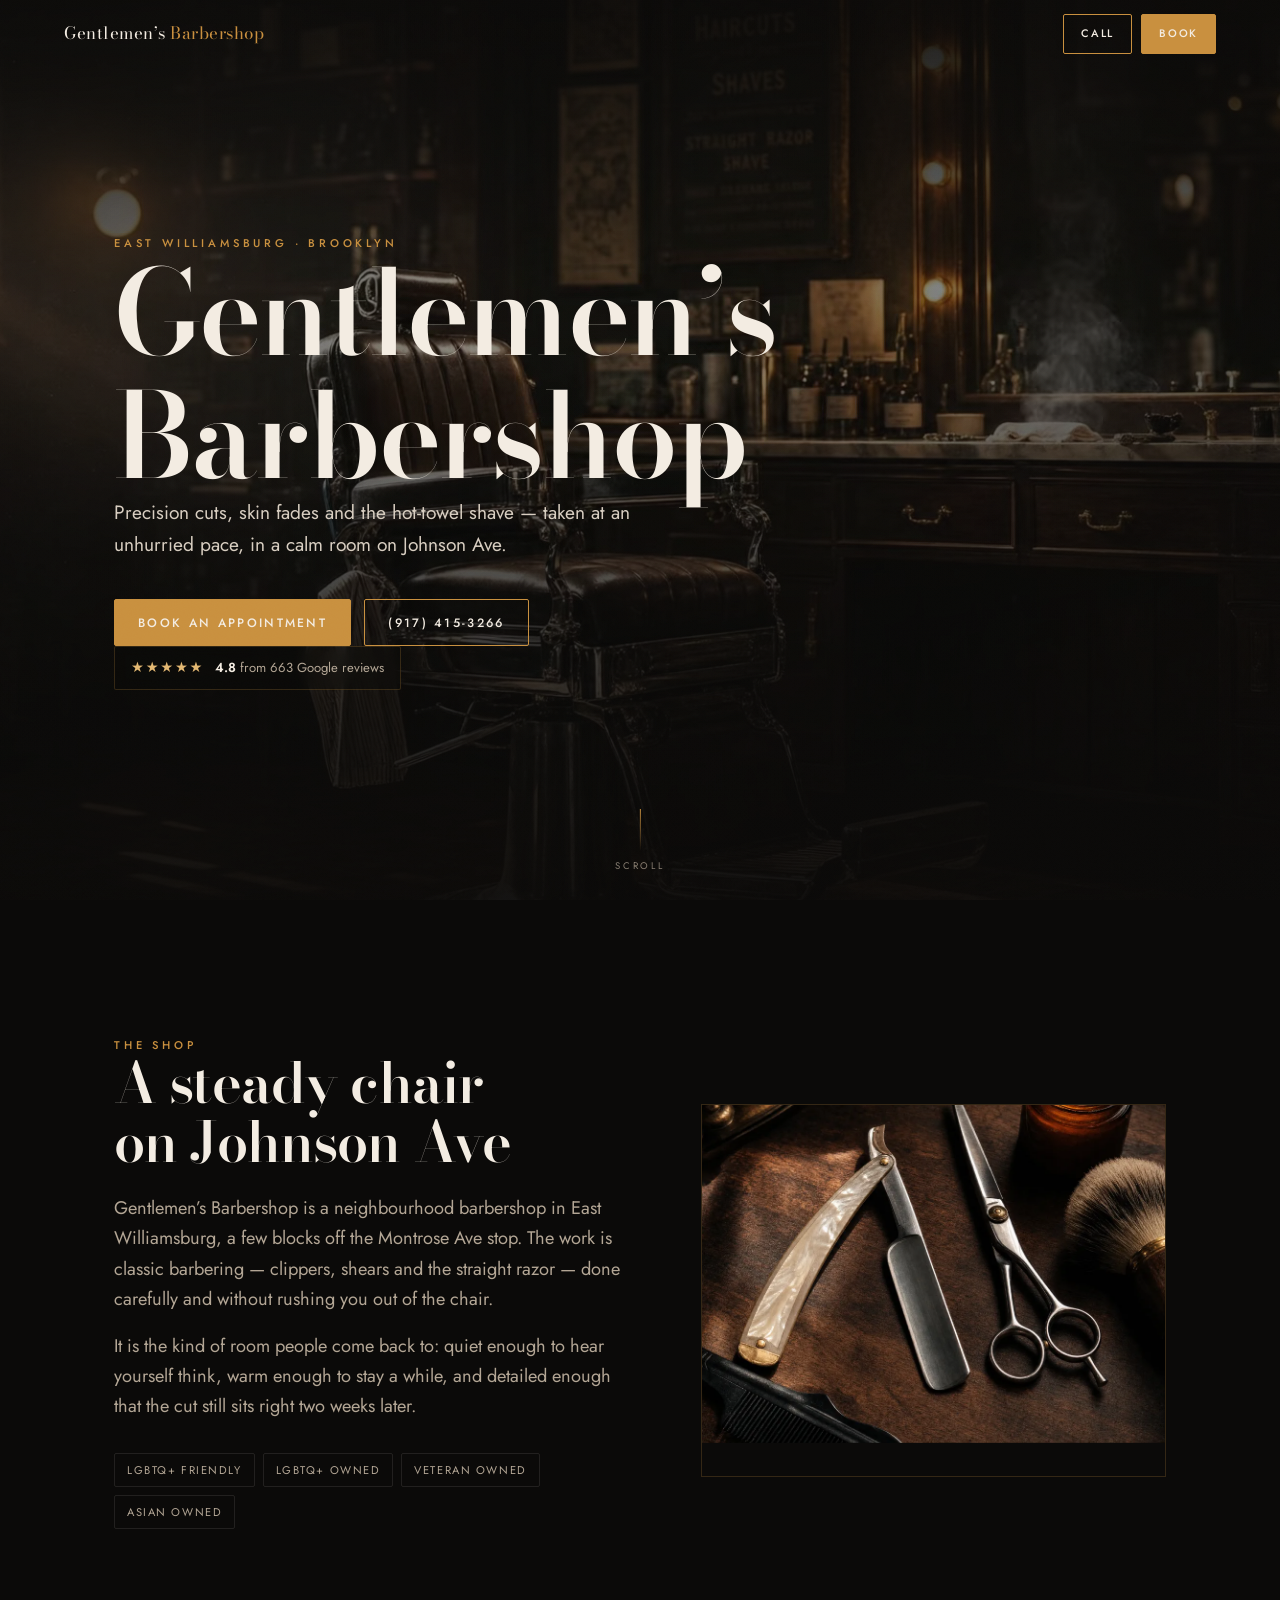
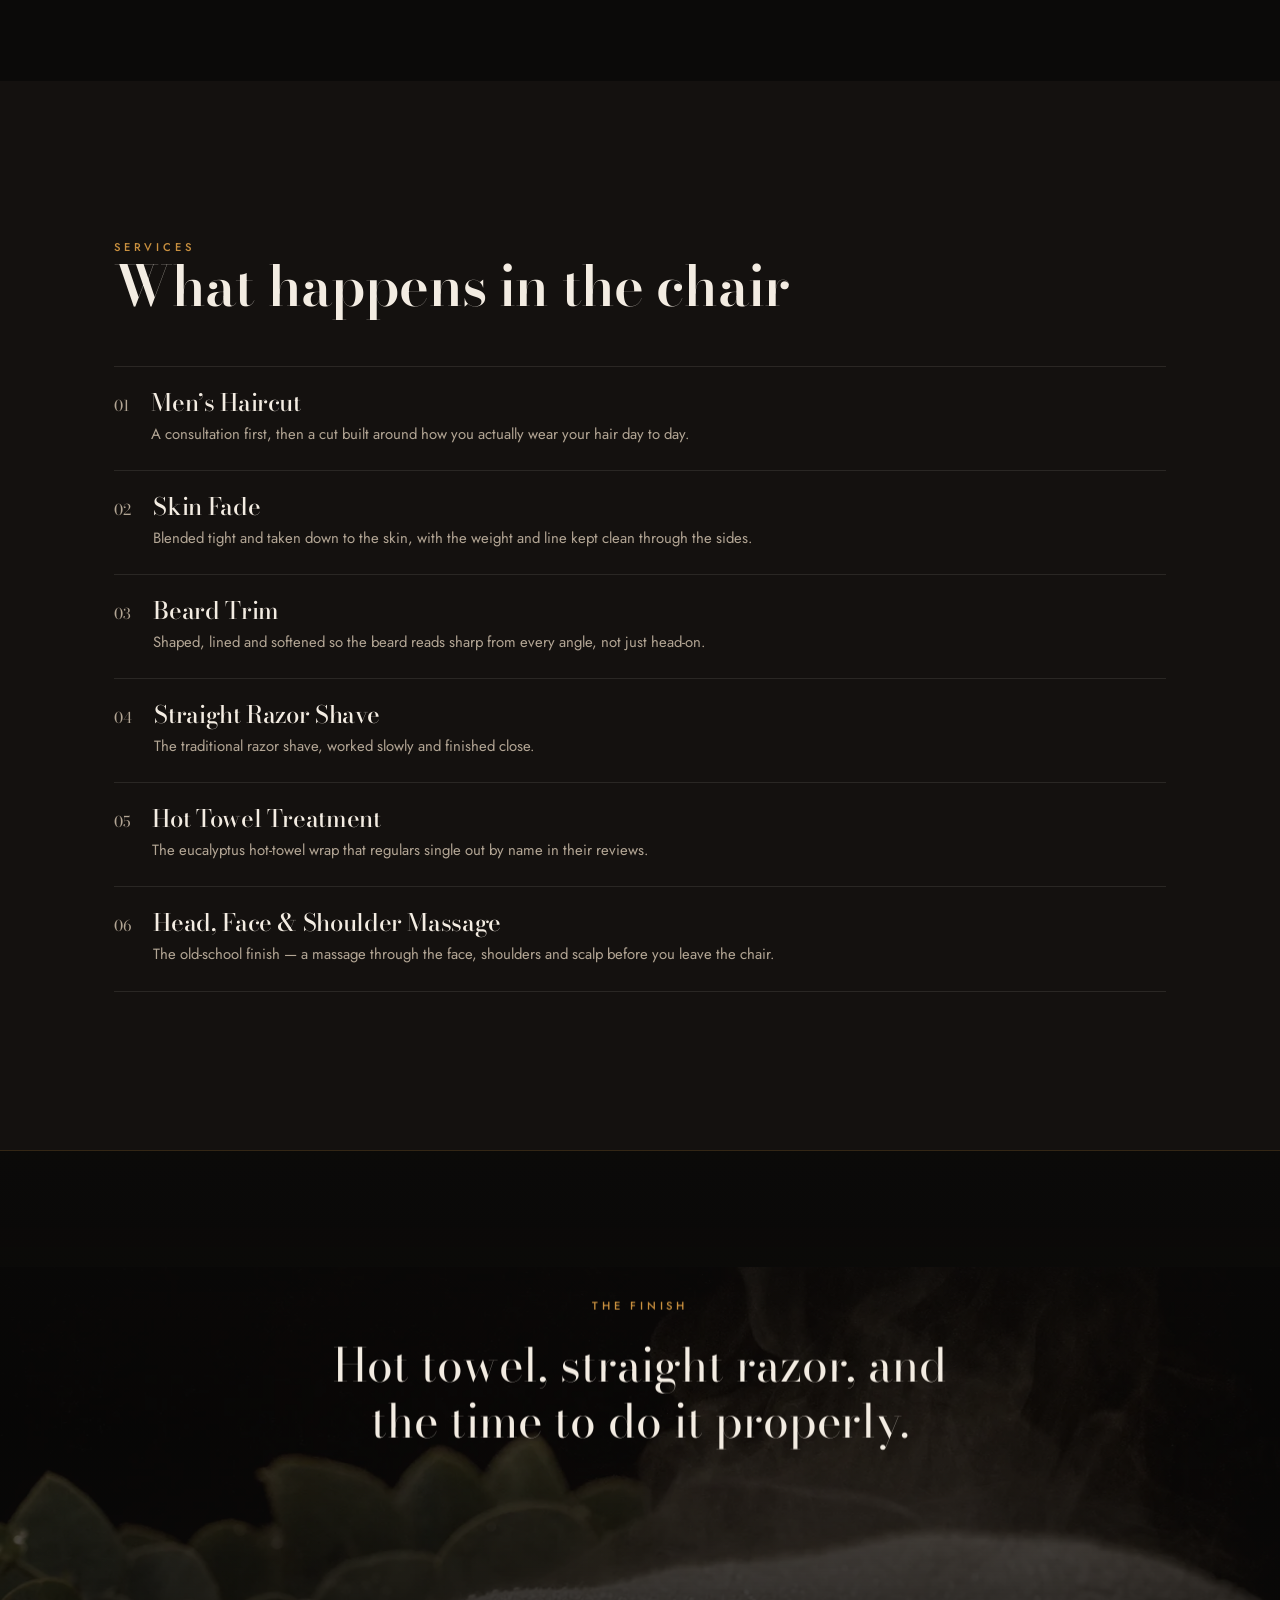
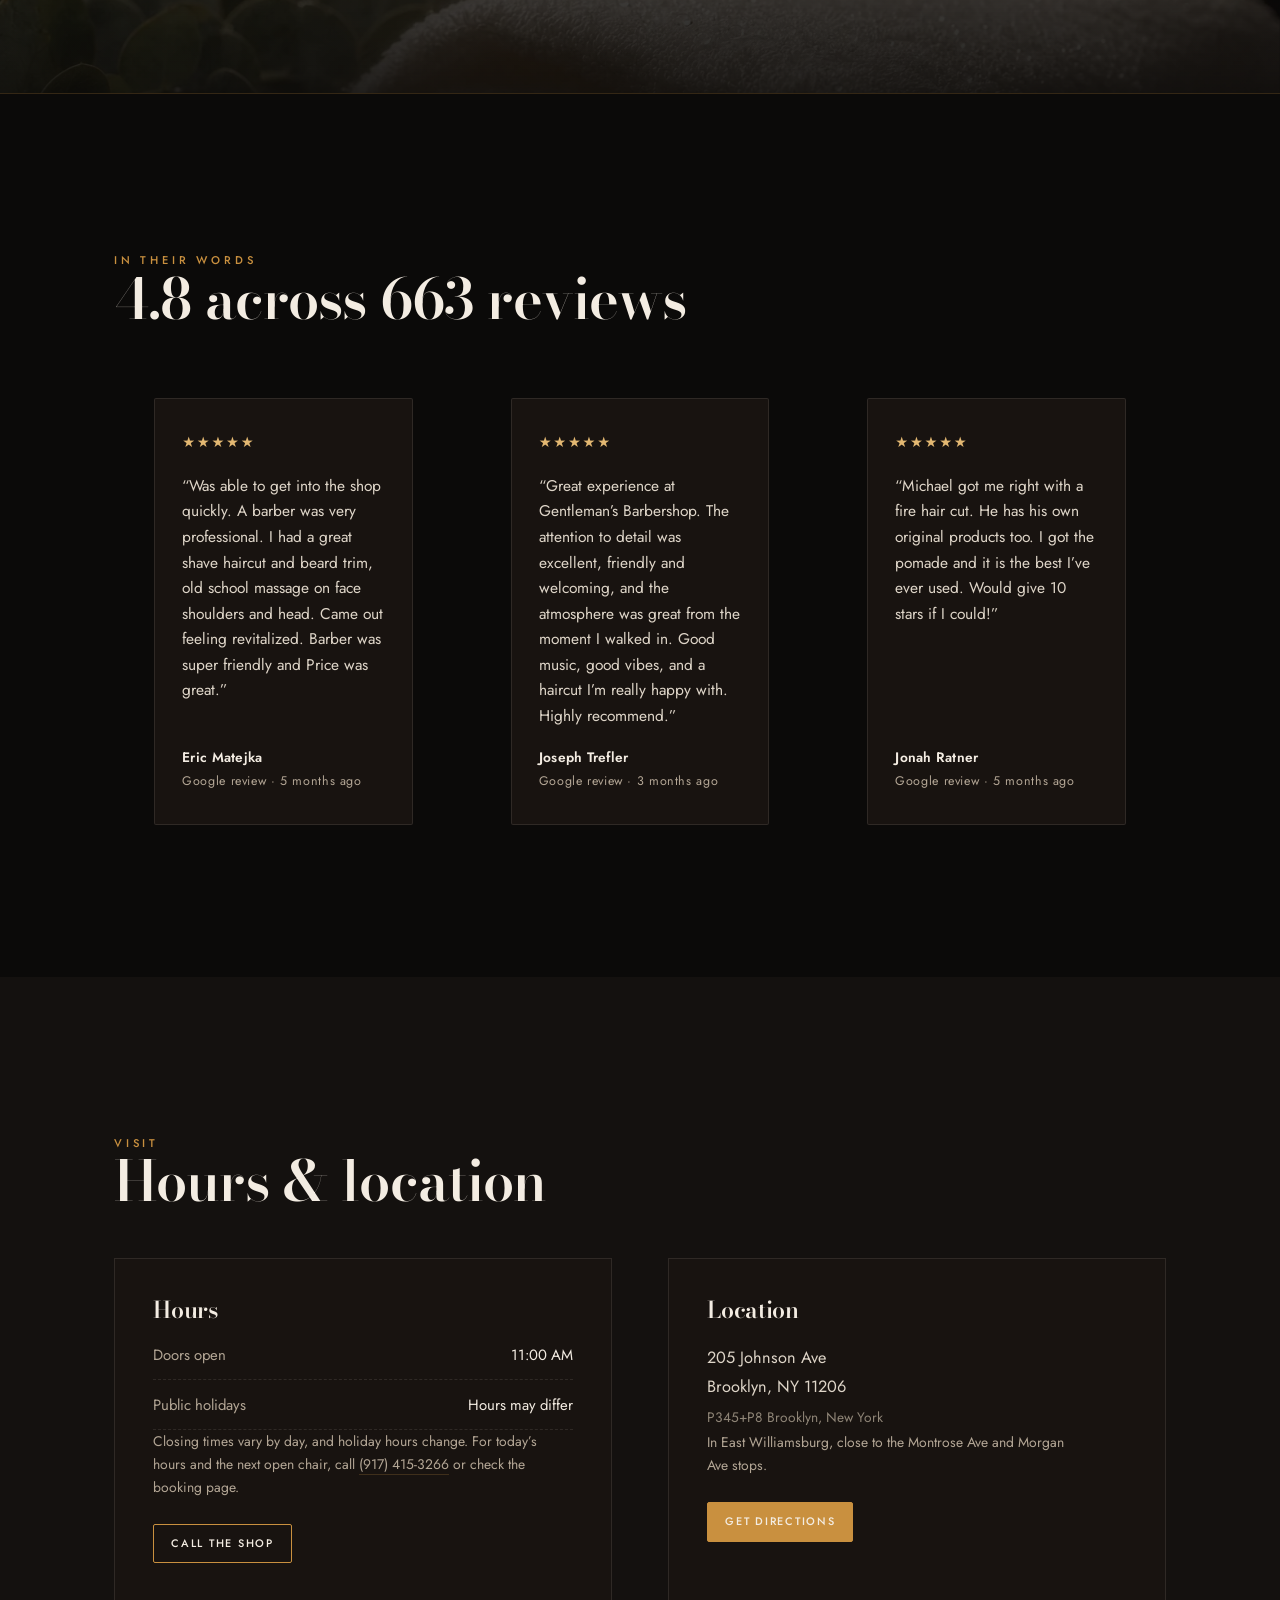
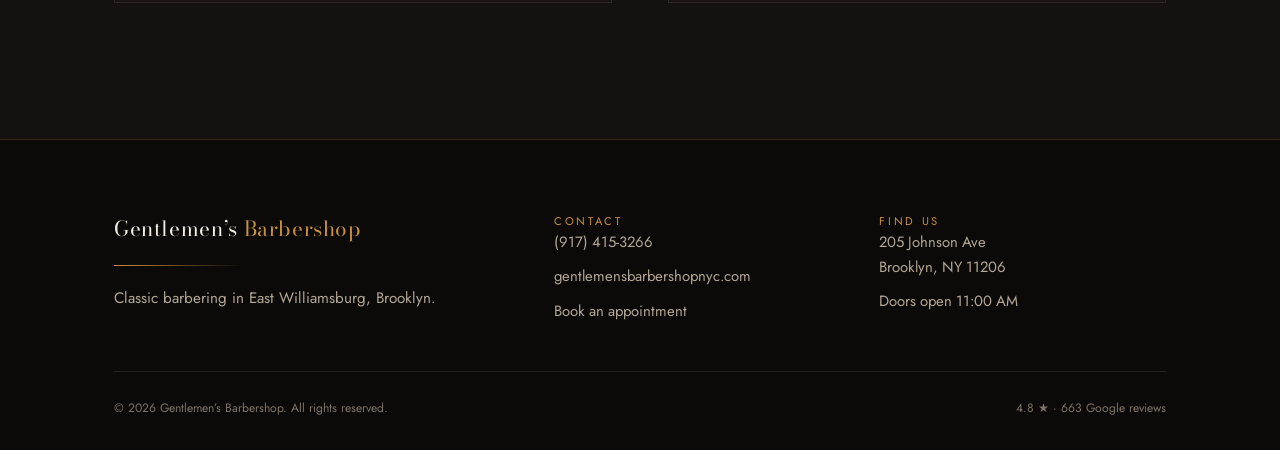
==== index.html @ ff85ae8f "Gentlemen's Barbershop — one-page site Static, dependency-free site for the East Williamsburg barber" ====
<!doctype html>
<html lang="en" style="color-scheme: dark; background: #0b0a09">
  <head>
    <meta charset="utf-8" />
    <meta name="viewport" content="width=device-width, initial-scale=1" />

    <title>Gentlemen's Barbershop — Barber in East Williamsburg, Brooklyn</title>
    <meta
      name="description"
      content="Precision haircuts, skin fades, beard trims and the classic hot-towel shave on Johnson Ave in East Williamsburg. Rated 4.8 across 663 Google reviews."
    />
    <meta name="robots" content="index, follow" />
    <meta name="theme-color" content="#0b0a09" />
    <link rel="canonical" href="https://spartacau5.github.io/gentlemens-barbershop/" />

    <meta property="og:site_name" content="Gentlemen's Barbershop" />
    <meta property="og:title" content="Gentlemen's Barbershop — Barber in East Williamsburg, Brooklyn" />
    <meta
      property="og:description"
      content="Precision haircuts, skin fades, beard trims and the classic hot-towel shave on Johnson Ave in East Williamsburg. Rated 4.8 across 663 Google reviews."
    />
    <meta property="og:type" content="website" />
    <meta property="og:locale" content="en_US" />
    <meta property="og:url" content="https://spartacau5.github.io/gentlemens-barbershop/" />
    <meta property="og:image" content="https://spartacau5.github.io/gentlemens-barbershop/og-image.jpg" />
    <meta property="og:image:width" content="1200" />
    <meta property="og:image:height" content="630" />
    <meta property="og:image:alt" content="The interior of Gentlemen's Barbershop in East Williamsburg." />
    <meta name="twitter:card" content="summary_large_image" />
    <meta name="twitter:image" content="https://spartacau5.github.io/gentlemens-barbershop/og-image.jpg" />

    <meta name="geo.region" content="US-NY" />
    <meta name="geo.placename" content="Brooklyn" />

    <link rel="icon" href="favicon.svg" />
    <link rel="preconnect" href="https://fonts.googleapis.com" />
    <link rel="preconnect" href="https://fonts.gstatic.com" crossorigin />
    <link
      rel="stylesheet"
      href="https://fonts.googleapis.com/css2?family=Bodoni+Moda:opsz,wght@6..96,400;6..96,600&family=Jost:wght@300;400;500&display=swap"
    />
    <link rel="stylesheet" href="styles.css" />
    <!-- The poster frame is the hero's LCP candidate — fetch it early. -->
    <link rel="preload" as="image" href="hero-poster.webp" type="image/webp" />

    <script type="application/ld+json">
      {
        "@context": "https://schema.org",
        "@type": "BarberShop",
        "name": "Gentlemen's Barbershop",
        "image": "https://spartacau5.github.io/gentlemens-barbershop/og-image.jpg",
        "url": "https://spartacau5.github.io/gentlemens-barbershop/",
        "telephone": "+19174153266",
        "address": {
          "@type": "PostalAddress",
          "streetAddress": "205 Johnson Ave",
          "addressLocality": "Brooklyn",
          "addressRegion": "NY",
          "postalCode": "11206",
          "addressCountry": "US"
        },
        "sameAs": ["https://www.gentlemensbarbershopnyc.com/"],
        "aggregateRating": {
          "@type": "AggregateRating",
          "ratingValue": "4.8",
          "reviewCount": "663"
        },
        "makesOffer": [
          { "@type": "Offer", "itemOffered": { "@type": "Service", "name": "Men's Haircut" } },
          { "@type": "Offer", "itemOffered": { "@type": "Service", "name": "Skin Fade" } },
          { "@type": "Offer", "itemOffered": { "@type": "Service", "name": "Beard Trim" } },
          { "@type": "Offer", "itemOffered": { "@type": "Service", "name": "Straight Razor Shave" } },
          { "@type": "Offer", "itemOffered": { "@type": "Service", "name": "Hot Towel Treatment" } },
          {
            "@type": "Offer",
            "itemOffered": { "@type": "Service", "name": "Head, Face & Shoulder Massage" }
          }
        ]
      }
    </script>
  </head>

  <body style="margin: 0; background: #0b0a09; color: #f3ece2">
    <div class="gb">
      <a class="gb-skip" href="#main">Skip to content</a>

      <div class="gb-grain" aria-hidden="true"></div>

      <header class="gb-nav" data-stuck="false">
        <a class="gb-mark" href="#top">Gentlemen&rsquo;s <span>Barbershop</span></a>
        <div class="gb-nav-actions">
          <a class="gb-btn gb-btn--ghost gb-btn--sm" href="tel:+19174153266">Call</a>
          <a
            class="gb-btn gb-btn--solid gb-btn--sm"
            href="https://www.gentlemensbarbershopnyc.com/"
            target="_blank"
            rel="noopener noreferrer"
            >Book</a
          >
        </div>
      </header>

      <main id="main">
        <!-- ---------------- hero ---------------- -->
        <section class="gb-hero" id="top" data-parallax-root>
          <!-- Depth 1 — the film, furthest back, lags the page the most. -->
          <div class="gb-hero-media" data-parallax="110">
            <video
              autoplay
              muted
              loop
              playsinline
              preload="auto"
              poster="hero-poster.webp"
              aria-hidden="true"
              tabindex="-1"
            >
              <source src="hero-1080.webm" type="video/webm" />
              <source src="hero-1080.mp4" type="video/mp4" />
            </video>
          </div>

          <!-- Depth 2 — the scrim sits still, anchoring the two moving planes. -->
          <div class="gb-hero-scrim" aria-hidden="true"></div>

          <!-- Depth 3 — type rides slightly ahead of the page, reading closest. -->
          <div class="gb-shell gb-hero-inner" data-parallax="-28">
            <p class="gb-eyebrow">East Williamsburg &middot; Brooklyn</p>
            <h1 class="gb-hero-title">Gentlemen&rsquo;s<br />Barbershop</h1>
            <p class="gb-hero-sub">
              Precision cuts, skin fades and the hot-towel shave — taken at an unhurried pace, in a
              calm room on Johnson Ave.
            </p>

            <div class="gb-hero-cta">
              <a
                class="gb-btn gb-btn--solid"
                href="https://www.gentlemensbarbershopnyc.com/"
                target="_blank"
                rel="noopener noreferrer"
                >Book an appointment</a
              >
              <a class="gb-btn gb-btn--ghost" href="tel:+19174153266">(917) 415-3266</a>
            </div>

            <p class="gb-rating">
              <span class="gb-stars" aria-hidden="true">&#9733;&#9733;&#9733;&#9733;&#9733;</span>
              <span><b>4.8</b> from 663 Google reviews</span>
            </p>
          </div>

          <p class="gb-scrollcue" aria-hidden="true"><i></i>Scroll</p>
        </section>

        <!-- ---------------- about ---------------- -->
        <section class="gb-section" aria-labelledby="about-h">
          <div class="gb-shell gb-about" data-parallax-root>
            <div class="gb-reveal">
              <p class="gb-eyebrow">The Shop</p>
              <h2 class="gb-h2" id="about-h">A steady chair on Johnson Ave</h2>
              <p class="gb-lede" style="margin-top: 1.4rem">
                Gentlemen&rsquo;s Barbershop is a neighbourhood barbershop in East Williamsburg, a
                few blocks off the Montrose Ave stop. The work is classic barbering — clippers,
                shears and the straight razor — done carefully and without rushing you out of the
                chair.
              </p>
              <p class="gb-lede" style="margin-top: 1.1rem">
                It is the kind of room people come back to: quiet enough to hear yourself think,
                warm enough to stay a while, and detailed enough that the cut still sits right two
                weeks later.
              </p>
              <ul class="gb-traits">
                <li>LGBTQ+ friendly</li>
                <li>LGBTQ+ owned</li>
                <li>Veteran owned</li>
                <li>Asian owned</li>
              </ul>
            </div>

            <figure class="gb-figure gb-figure--tall gb-reveal" data-reveal-delay="120" style="margin: 0">
              <!-- Mid-depth layer: the image drifts gently inside its frame. -->
              <img
                src="tools.webp"
                alt="A straight razor, shears, a shaving brush, a comb and a jar of pomade laid out on a dark wooden counter."
                width="1200"
                height="900"
                loading="lazy"
                decoding="async"
                data-parallax="46"
                style="height: 116%; margin-top: -8%"
              />
            </figure>
          </div>
        </section>

        <!-- ---------------- services ---------------- -->
        <section class="gb-section gb-section--raise" aria-labelledby="services-h">
          <div class="gb-shell">
            <div class="gb-head gb-reveal">
              <p class="gb-eyebrow">Services</p>
              <h2 class="gb-h2" id="services-h">What happens in the chair</h2>
            </div>

            <div class="gb-services">
              <article class="gb-service gb-reveal" data-reveal-delay="0">
                <p class="gb-service-num" aria-hidden="true">01</p>
                <h3>Men&rsquo;s Haircut</h3>
                <p style="grid-column: 2">
                  A consultation first, then a cut built around how you actually wear your hair day
                  to day.
                </p>
              </article>
              <article class="gb-service gb-reveal" data-reveal-delay="60">
                <p class="gb-service-num" aria-hidden="true">02</p>
                <h3>Skin Fade</h3>
                <p style="grid-column: 2">
                  Blended tight and taken down to the skin, with the weight and line kept clean
                  through the sides.
                </p>
              </article>
              <article class="gb-service gb-reveal" data-reveal-delay="120">
                <p class="gb-service-num" aria-hidden="true">03</p>
                <h3>Beard Trim</h3>
                <p style="grid-column: 2">
                  Shaped, lined and softened so the beard reads sharp from every angle, not just
                  head-on.
                </p>
              </article>
              <article class="gb-service gb-reveal" data-reveal-delay="180">
                <p class="gb-service-num" aria-hidden="true">04</p>
                <h3>Straight Razor Shave</h3>
                <p style="grid-column: 2">The traditional razor shave, worked slowly and finished close.</p>
              </article>
              <article class="gb-service gb-reveal" data-reveal-delay="240">
                <p class="gb-service-num" aria-hidden="true">05</p>
                <h3>Hot Towel Treatment</h3>
                <p style="grid-column: 2">
                  The eucalyptus hot-towel wrap that regulars single out by name in their reviews.
                </p>
              </article>
              <article class="gb-service gb-reveal" data-reveal-delay="300">
                <p class="gb-service-num" aria-hidden="true">06</p>
                <h3>Head, Face &amp; Shoulder Massage</h3>
                <p style="grid-column: 2">
                  The old-school finish — a massage through the face, shoulders and scalp before you
                  leave the chair.
                </p>
              </article>
            </div>

            <p class="gb-note gb-reveal">
              The full menu and current availability live on the booking page —
              <a
                class="gb-link-brass"
                href="https://www.gentlemensbarbershopnyc.com/"
                target="_blank"
                rel="noopener noreferrer"
                >book online</a
              >
              or call <a class="gb-link-brass" href="tel:+19174153266">(917) 415-3266</a>.
            </p>
          </div>
        </section>

        <!-- ---------------- quote band ---------------- -->
        <section class="gb-band" data-parallax-root aria-label="The hot towel finish">
          <div class="gb-band-media" data-parallax="150">
            <img
              src="towel.webp"
              alt="A folded white towel steaming on a brass tray beside a sprig of eucalyptus."
              width="1600"
              height="900"
              loading="lazy"
              decoding="async"
            />
          </div>
          <div class="gb-shell gb-band-inner" data-parallax="-34">
            <p class="gb-eyebrow">The Finish</p>
            <p class="gb-quote" style="margin-top: 1.4rem">
              Hot towel, straight razor, and the time to do it properly.
            </p>
          </div>
        </section>

        <!-- ---------------- reviews ---------------- -->
        <section class="gb-section" aria-labelledby="reviews-h">
          <div class="gb-shell">
            <div class="gb-head gb-reveal">
              <p class="gb-eyebrow">In their words</p>
              <h2 class="gb-h2" id="reviews-h">4.8 across 663 reviews</h2>
            </div>

            <div class="gb-reviews">
              <figure class="gb-review gb-reveal" data-reveal-delay="0">
                <p class="gb-stars" aria-hidden="true">&#9733;&#9733;&#9733;&#9733;&#9733;</p>
                <blockquote>
                  &ldquo;Was able to get into the shop quickly. A barber was very professional. I had
                  a great shave haircut and beard trim, old school massage on face shoulders and
                  head. Came out feeling revitalized. Barber was super friendly and Price was
                  great.&rdquo;
                </blockquote>
                <figcaption><b>Eric Matejka</b>Google review &middot; 5 months ago</figcaption>
              </figure>

              <figure class="gb-review gb-reveal" data-reveal-delay="110">
                <p class="gb-stars" aria-hidden="true">&#9733;&#9733;&#9733;&#9733;&#9733;</p>
                <blockquote>
                  &ldquo;Great experience at Gentleman&rsquo;s Barbershop. The attention to detail
                  was excellent, friendly and welcoming, and the atmosphere was great from the
                  moment I walked in. Good music, good vibes, and a haircut I&rsquo;m really happy
                  with. Highly recommend.&rdquo;
                </blockquote>
                <figcaption><b>Joseph Trefler</b>Google review &middot; 3 months ago</figcaption>
              </figure>

              <figure class="gb-review gb-reveal" data-reveal-delay="220">
                <p class="gb-stars" aria-hidden="true">&#9733;&#9733;&#9733;&#9733;&#9733;</p>
                <blockquote>
                  &ldquo;Michael got me right with a fire hair cut. He has his own original products
                  too. I got the pomade and it is the best I&rsquo;ve ever used. Would give 10 stars
                  if I could!&rdquo;
                </blockquote>
                <figcaption><b>Jonah Ratner</b>Google review &middot; 5 months ago</figcaption>
              </figure>
            </div>
          </div>
        </section>

        <!-- ---------------- visit ---------------- -->
        <section class="gb-section gb-section--raise" aria-labelledby="visit-h">
          <div class="gb-shell">
            <div class="gb-head gb-reveal">
              <p class="gb-eyebrow">Visit</p>
              <h2 class="gb-h2" id="visit-h">Hours &amp; location</h2>
            </div>

            <div class="gb-visit" style="margin-top: 3rem">
              <div class="gb-panel gb-reveal">
                <h3>Hours</h3>
                <dl class="gb-dl">
                  <div>
                    <dt>Doors open</dt>
                    <dd>11:00 AM</dd>
                  </div>
                  <div>
                    <dt>Public holidays</dt>
                    <dd>Hours may differ</dd>
                  </div>
                </dl>
                <p class="gb-note">
                  Closing times vary by day, and holiday hours change. For today&rsquo;s hours and
                  the next open chair, call
                  <a class="gb-link-brass" href="tel:+19174153266">(917) 415-3266</a> or check the
                  booking page.
                </p>
                <p style="margin-top: 1.6rem">
                  <a class="gb-btn gb-btn--ghost gb-btn--sm" href="tel:+19174153266">Call the shop</a>
                </p>
              </div>

              <div class="gb-panel gb-reveal" data-reveal-delay="120">
                <h3>Location</h3>
                <address class="gb-addr">
                  205 Johnson Ave<br />
                  Brooklyn, NY 11206<br />
                  <span style="color: #8f8577; font-size: 0.86rem">P345+P8 Brooklyn, New York</span>
                </address>
                <p class="gb-note">
                  In East Williamsburg, close to the Montrose Ave and Morgan Ave stops.
                </p>
                <p style="margin-top: 1.6rem">
                  <a
                    class="gb-btn gb-btn--solid gb-btn--sm"
                    href="https://www.google.com/maps/dir/?api=1&amp;destination=205%20Johnson%20Ave%2C%20Brooklyn%2C%20NY%2011206"
                    target="_blank"
                    rel="noopener noreferrer"
                    >Get directions</a
                  >
                </p>
              </div>
            </div>
          </div>
        </section>
      </main>

      <!-- ---------------- footer ---------------- -->
      <footer class="gb-footer" aria-labelledby="footer-h">
        <h2 class="gb-sr" id="footer-h">Contact</h2>
        <div class="gb-shell">
          <div class="gb-foot-grid">
            <div>
              <p class="gb-mark" style="font-size: 1.3rem">
                Gentlemen&rsquo;s <span>Barbershop</span>
              </p>
              <hr class="gb-rule" style="margin: 1.2rem 0; max-width: 8rem" />
              <p class="gb-lede" style="max-width: 22rem; font-size: 0.95rem">
                Classic barbering in East Williamsburg, Brooklyn.
              </p>
            </div>

            <div>
              <p class="gb-foot-h">Contact</p>
              <ul class="gb-foot-list">
                <li><a href="tel:+19174153266">(917) 415-3266</a></li>
                <li>
                  <a href="https://www.gentlemensbarbershopnyc.com/" target="_blank" rel="noopener noreferrer"
                    >gentlemensbarbershopnyc.com</a
                  >
                </li>
                <li>
                  <a href="https://www.gentlemensbarbershopnyc.com/" target="_blank" rel="noopener noreferrer"
                    >Book an appointment</a
                  >
                </li>
              </ul>
            </div>

            <div>
              <p class="gb-foot-h">Find us</p>
              <ul class="gb-foot-list">
                <li>
                  <a
                    href="https://www.google.com/maps/dir/?api=1&amp;destination=205%20Johnson%20Ave%2C%20Brooklyn%2C%20NY%2011206"
                    target="_blank"
                    rel="noopener noreferrer"
                    >205 Johnson Ave<br />Brooklyn, NY 11206</a
                  >
                </li>
                <li>Doors open 11:00 AM</li>
              </ul>
            </div>
          </div>

          <div class="gb-colophon">
            <span>&copy; 2026 Gentlemen&rsquo;s Barbershop. All rights reserved.</span>
            <span>4.8 &#9733; &middot; 663 Google reviews</span>
          </div>
        </div>
      </footer>
    </div>

    <script src="motion.js" defer></script>
  </body>
</html>
---- styles.css ----
/* Minimal reset — replaces the framework preflight the previous build relied on. */
*,
*::before,
*::after { box-sizing: border-box; }

html { -webkit-text-size-adjust: 100%; }

body { margin: 0; }

img,
video,
svg { display: block; max-width: 100%; }

button,
input,
select,
textarea { font: inherit; color: inherit; }

button { background: none; border: 0; cursor: pointer; }

/* ============================================================
   GENTLEMEN'S BARBERSHOP — independent brand system.
   Authored for this site only; no shared or vendor design tokens.
   ============================================================ */

:root {
  --gb-ink: #0b0a09;
  --gb-ink-raise: #14110f;
  --gb-ink-card: #181310;
  --gb-brass: #c9903f;
  --gb-brass-bright: #e3b872;
  --gb-cream: #f3ece2;
  --gb-sand: #b3a695;
  --gb-line: rgba(201, 144, 63, 0.22);
  --gb-line-soft: rgba(243, 236, 226, 0.1);
  --gb-display: "Bodoni Moda", Georgia, "Times New Roman", serif;
  --gb-body: "Jost", ui-sans-serif, system-ui, -apple-system, "Segoe UI", sans-serif;
  --gb-pad: clamp(1.25rem, 5vw, 5rem);
  --gb-maxw: 1180px;
}

.gb {
  background: var(--gb-ink);
  color: var(--gb-cream);
  font-family: var(--gb-body);
  font-size: 16px;
  line-height: 1.65;
  -webkit-font-smoothing: antialiased;
  overflow-x: clip;
}

.gb *,
.gb *::before,
.gb *::after {
  box-sizing: border-box;
}

.gb h1,
.gb h2,
.gb h3 {
  font-family: var(--gb-display);
  font-weight: 600;
  line-height: 1.04;
  letter-spacing: -0.015em;
  margin: 0;
  text-wrap: balance;
}

.gb p {
  margin: 0;
  text-wrap: pretty;
}

.gb a {
  color: inherit;
  text-decoration: none;
}

.gb-shell {
  max-width: var(--gb-maxw);
  margin-inline: auto;
  padding-inline: var(--gb-pad);
}

/* ---------- shared type ---------- */
.gb-eyebrow {
  font-size: 0.7rem;
  letter-spacing: 0.34em;
  text-transform: uppercase;
  color: var(--gb-brass);
  font-weight: 500;
}

.gb-lede {
  color: var(--gb-sand);
  font-size: clamp(1rem, 1.6vw, 1.14rem);
}

.gb-rule {
  height: 1px;
  background: linear-gradient(90deg, var(--gb-brass), transparent);
  border: 0;
  margin: 0;
}

/* ---------- film grain (identity texture) ---------- */
.gb-grain {
  position: fixed;
  inset: 0;
  z-index: 3;
  pointer-events: none;
  opacity: 0.05;
  mix-blend-mode: overlay;
  background-image: url("data:image/svg+xml;utf8,%3Csvg xmlns='http://www.w3.org/2000/svg' width='140' height='140'%3E%3Cfilter id='n'%3E%3CfeTurbulence type='fractalNoise' baseFrequency='0.85' numOctaves='3'/%3E%3C/filter%3E%3Crect width='140' height='140' filter='url(%23n)' opacity='0.55'/%3E%3C/svg%3E");
}

/* ---------- nav ---------- */
.gb-nav {
  position: fixed;
  top: 0;
  left: 0;
  right: 0;
  z-index: 40;
  display: flex;
  align-items: center;
  justify-content: space-between;
  gap: 1rem;
  padding: 0.9rem var(--gb-pad);
  transition:
    background-color 0.4s ease,
    border-color 0.4s ease;
  border-bottom: 1px solid transparent;
}

.gb-nav[data-stuck="true"] {
  background: rgba(11, 10, 9, 0.82);
  backdrop-filter: blur(14px);
  -webkit-backdrop-filter: blur(14px);
  border-bottom-color: var(--gb-line);
}

.gb-mark {
  font-family: var(--gb-display);
  font-size: 1.06rem;
  letter-spacing: 0.03em;
  color: var(--gb-cream);
  white-space: nowrap;
}

.gb-mark span {
  color: var(--gb-brass);
}

.gb-nav-actions {
  display: flex;
  align-items: center;
  gap: 0.6rem;
}

/* ---------- buttons ---------- */
.gb-btn {
  display: inline-flex;
  align-items: center;
  justify-content: center;
  gap: 0.5rem;
  padding: 0.78rem 1.45rem;
  font-size: 0.76rem;
  letter-spacing: 0.19em;
  text-transform: uppercase;
  font-weight: 500;
  border: 1px solid var(--gb-brass);
  border-radius: 2px;
  transition:
    background-color 0.32s ease,
    color 0.32s ease,
    transform 0.32s ease;
}

.gb-btn--solid {
  background: var(--gb-brass);
  color: #120d06;
}

.gb-btn--solid:hover {
  background: var(--gb-brass-bright);
  border-color: var(--gb-brass-bright);
}

.gb-btn--ghost {
  color: var(--gb-brass-bright);
  background: transparent;
}

.gb-btn--ghost:hover {
  background: rgba(201, 144, 63, 0.13);
}

.gb-btn:active {
  transform: translateY(1px);
}

.gb-btn--sm {
  padding: 0.6rem 1.05rem;
  font-size: 0.68rem;
  letter-spacing: 0.16em;
}

/* ---------- hero ---------- */
.gb-hero {
  position: relative;
  min-height: 100svh;
  display: grid;
  align-items: center;
  overflow: hidden;
  isolation: isolate;
}

/* Overscan top and bottom so parallax translation never exposes an edge. */
.gb-hero-media {
  position: absolute;
  inset: -12% 0 -12% 0;
  z-index: 0;
  will-change: transform;
}

.gb-hero-media video,
.gb-hero-media img.gb-hero-fallback {
  width: 100%;
  height: 100%;
  object-fit: cover;
  display: block;
}

.gb-hero-scrim {
  position: absolute;
  inset: 0;
  z-index: 1;
  background:
    radial-gradient(120% 85% at 50% 42%, rgba(11, 10, 9, 0.18) 0%, rgba(11, 10, 9, 0.72) 62%, rgba(11, 10, 9, 0.94) 100%),
    linear-gradient(to bottom, rgba(11, 10, 9, 0.82) 0%, rgba(11, 10, 9, 0.22) 32%, rgba(11, 10, 9, 0.86) 100%);
}

.gb-hero-inner {
  position: relative;
  z-index: 2;
  width: 100%;
  padding-block: 7rem 5.5rem;
  will-change: transform;
}

.gb-hero-title {
  font-size: clamp(2.9rem, 9.2vw, 7.4rem);
  margin-top: 1.1rem;
  letter-spacing: -0.02em;
}

.gb-hero-sub {
  margin-top: 1.5rem;
  max-width: 34rem;
  font-size: clamp(1rem, 1.9vw, 1.2rem);
  color: #d8cec1;
}

.gb-hero-cta {
  margin-top: 2.4rem;
  display: flex;
  flex-wrap: wrap;
  gap: 0.8rem;
}

.gb-rating {
  margin-top: 2.1rem;
  display: inline-flex;
  align-items: center;
  gap: 0.7rem;
  padding: 0.55rem 1rem;
  border: 1px solid var(--gb-line);
  border-radius: 2px;
  background: rgba(11, 10, 9, 0.42);
  backdrop-filter: blur(6px);
  -webkit-backdrop-filter: blur(6px);
  font-size: 0.82rem;
  color: var(--gb-sand);
}

.gb-stars {
  color: var(--gb-brass-bright);
  letter-spacing: 0.12em;
  font-size: 0.9rem;
}

.gb-rating b {
  color: var(--gb-cream);
  font-weight: 600;
}

.gb-scrollcue {
  position: absolute;
  bottom: 1.6rem;
  left: 50%;
  transform: translateX(-50%);
  z-index: 2;
  display: grid;
  justify-items: center;
  gap: 0.5rem;
  font-size: 0.6rem;
  letter-spacing: 0.3em;
  text-transform: uppercase;
  color: rgba(179, 166, 149, 0.75);
}

.gb-scrollcue i {
  display: block;
  width: 1px;
  height: 42px;
  background: linear-gradient(to bottom, var(--gb-brass), transparent);
  animation: gb-cue 2.4s ease-in-out infinite;
  transform-origin: top;
}

@keyframes gb-cue {
  0%,
  100% {
    transform: scaleY(0.35);
    opacity: 0.45;
  }
  50% {
    transform: scaleY(1);
    opacity: 1;
  }
}

/* ---------- sections ---------- */
.gb-section {
  position: relative;
  padding-block: clamp(4.5rem, 11vw, 8.5rem);
}

.gb-section--raise {
  background: var(--gb-ink-raise);
}

.gb-head {
  max-width: 46rem;
}

.gb-h2 {
  font-size: clamp(2rem, 5.2vw, 3.5rem);
  margin-top: 0.9rem;
}

.gb-head p {
  margin-top: 1.3rem;
}

/* ---------- about ---------- */
.gb-about {
  display: grid;
  gap: clamp(2.4rem, 6vw, 4.5rem);
  align-items: center;
}

@media (min-width: 900px) {
  .gb-about {
    grid-template-columns: 1.05fr 0.95fr;
  }
}

.gb-figure {
  position: relative;
  overflow: hidden;
  border: 1px solid var(--gb-line);
}

.gb-figure img {
  display: block;
  width: 100%;
  height: 100%;
  object-fit: cover;
  will-change: transform;
}

.gb-figure--tall {
  aspect-ratio: 4 / 3.2;
}

.gb-traits {
  margin-top: 2rem;
  display: flex;
  flex-wrap: wrap;
  gap: 0.5rem;
  list-style: none;
  padding: 0;
}

.gb-traits li {
  font-size: 0.7rem;
  letter-spacing: 0.14em;
  text-transform: uppercase;
  color: var(--gb-sand);
  border: 1px solid var(--gb-line-soft);
  border-radius: 2px;
  padding: 0.42rem 0.75rem;
}

/* ---------- services ---------- */
.gb-services {
  margin-top: 3.2rem;
  border-top: 1px solid var(--gb-line-soft);
}

.gb-service {
  display: grid;
  grid-template-columns: auto 1fr;
  gap: 0.35rem 1.4rem;
  align-items: baseline;
  padding: 1.5rem 0;
  border-bottom: 1px solid var(--gb-line-soft);
  transition:
    background-color 0.3s ease,
    padding-inline 0.3s ease;
}

@media (hover: hover) {
  .gb-service:hover {
    background: rgba(201, 144, 63, 0.045);
    padding-inline: 0.9rem;
  }
}

.gb-service-num {
  font-family: var(--gb-display);
  font-size: 0.82rem;
  color: var(--gb-brass);
  grid-row: span 2;
}

.gb-service h3 {
  font-size: clamp(1.15rem, 2.4vw, 1.5rem);
  font-weight: 500;
}

.gb-service p {
  font-size: 0.93rem;
  color: var(--gb-sand);
  max-width: 44rem;
}

.gb-note {
  margin-top: 2rem;
  font-size: 0.87rem;
  color: var(--gb-sand);
}

/* ---------- quote band (parallax) ---------- */
.gb-band {
  position: relative;
  min-height: clamp(24rem, 62vh, 34rem);
  display: grid;
  place-items: center;
  overflow: hidden;
  isolation: isolate;
  border-block: 1px solid var(--gb-line);
}

.gb-band-media {
  position: absolute;
  inset: -18% 0 -18% 0;
  z-index: 0;
  will-change: transform;
}

.gb-band-media img {
  width: 100%;
  height: 100%;
  object-fit: cover;
  display: block;
}

.gb-band::after {
  content: "";
  position: absolute;
  inset: 0;
  z-index: 1;
  background: linear-gradient(to bottom, rgba(11, 10, 9, 0.9), rgba(11, 10, 9, 0.62), rgba(11, 10, 9, 0.9));
}

.gb-band-inner {
  position: relative;
  z-index: 2;
  text-align: center;
  will-change: transform;
}

.gb-quote {
  font-family: var(--gb-display);
  font-size: clamp(1.5rem, 4.2vw, 2.9rem);
  line-height: 1.22;
  max-width: 22ch;
  margin-inline: auto;
}

/* ---------- reviews ---------- */
.gb-reviews {
  margin-top: 3.4rem;
  display: grid;
  gap: 1.1rem;
}

@media (min-width: 860px) {
  .gb-reviews {
    grid-template-columns: repeat(3, 1fr);
  }
}

.gb-review {
  display: flex;
  flex-direction: column;
  gap: 1.1rem;
  padding: 2rem 1.7rem;
  background: var(--gb-ink-card);
  border: 1px solid var(--gb-line-soft);
  border-radius: 2px;
  transition:
    border-color 0.35s ease,
    transform 0.35s ease;
}

@media (hover: hover) {
  .gb-review:hover {
    border-color: var(--gb-line);
    transform: translateY(-3px);
  }
}

.gb-review blockquote {
  margin: 0;
  font-size: 0.97rem;
  color: #ded5c8;
  flex: 1;
}

.gb-review figcaption {
  font-size: 0.78rem;
  color: var(--gb-sand);
  letter-spacing: 0.05em;
}

.gb-review figcaption b {
  display: block;
  color: var(--gb-cream);
  font-weight: 600;
  letter-spacing: 0.02em;
  margin-bottom: 0.15rem;
  font-size: 0.86rem;
}

/* ---------- visit (hours + location) ---------- */
.gb-visit {
  display: grid;
  gap: clamp(2rem, 5vw, 3.5rem);
}

@media (min-width: 860px) {
  .gb-visit {
    grid-template-columns: repeat(2, 1fr);
  }
}

.gb-panel {
  border: 1px solid var(--gb-line-soft);
  padding: clamp(1.6rem, 3.4vw, 2.4rem);
  background: var(--gb-ink-card);
}

.gb-panel h3 {
  font-size: 1.45rem;
  margin-bottom: 1.3rem;
}

.gb-dl {
  display: grid;
  gap: 0.85rem;
  margin: 0;
}

.gb-dl div {
  display: flex;
  justify-content: space-between;
  gap: 1rem;
  font-size: 0.93rem;
  border-bottom: 1px dashed var(--gb-line-soft);
  padding-bottom: 0.7rem;
}

.gb-dl dt {
  color: var(--gb-sand);
}

.gb-dl dd {
  margin: 0;
  color: var(--gb-cream);
  text-align: right;
}

.gb-addr {
  font-style: normal;
  font-size: 1.02rem;
  line-height: 1.8;
  color: #ded5c8;
}

.gb-link-brass {
  color: var(--gb-brass-bright);
  border-bottom: 1px solid var(--gb-line);
  transition: border-color 0.3s ease;
}

.gb-link-brass:hover {
  border-bottom-color: var(--gb-brass-bright);
}

/* ---------- footer ---------- */
.gb-footer {
  background: var(--gb-ink);
  border-top: 1px solid var(--gb-line);
  padding-block: clamp(3rem, 7vw, 4.5rem) 2rem;
}

.gb-foot-grid {
  display: grid;
  gap: 2.4rem;
}

@media (min-width: 780px) {
  .gb-foot-grid {
    grid-template-columns: 1.4fr 1fr 1fr;
  }
}

.gb-foot-h {
  font-size: 0.7rem;
  letter-spacing: 0.24em;
  text-transform: uppercase;
  color: var(--gb-brass);
  margin-bottom: 1rem;
}

.gb-foot-list {
  list-style: none;
  padding: 0;
  margin: 0;
  display: grid;
  gap: 0.6rem;
  font-size: 0.93rem;
  color: var(--gb-sand);
}

.gb-foot-list a:hover {
  color: var(--gb-brass-bright);
}

.gb-colophon {
  margin-top: 3rem;
  padding-top: 1.6rem;
  border-top: 1px solid var(--gb-line-soft);
  display: flex;
  flex-wrap: wrap;
  gap: 0.6rem 1.4rem;
  justify-content: space-between;
  font-size: 0.76rem;
  color: #7d7266;
}

/* ---------- scroll reveal ---------- */
.gb-reveal {
  opacity: 0;
  transform: translate3d(0, 26px, 0);
  transition:
    opacity 0.85s cubic-bezier(0.22, 1, 0.36, 1),
    transform 0.85s cubic-bezier(0.22, 1, 0.36, 1);
}

.gb-reveal[data-shown="true"] {
  opacity: 1;
  transform: translate3d(0, 0, 0);
}

/* ---------- accessibility ---------- */
.gb-skip {
  position: absolute;
  left: -9999px;
  top: 0;
  z-index: 60;
  background: var(--gb-brass);
  color: #120d06;
  padding: 0.7rem 1.1rem;
  font-size: 0.8rem;
}

.gb-skip:focus {
  left: 0.6rem;
  top: 0.6rem;
}

.gb :focus-visible {
  outline: 2px solid var(--gb-brass-bright);
  outline-offset: 3px;
}

.gb-sr {
  position: absolute;
  width: 1px;
  height: 1px;
  padding: 0;
  margin: -1px;
  overflow: hidden;
  clip: rect(0 0 0 0);
  white-space: nowrap;
  border: 0;
}

/* Motion is opt-out at the CSS layer as well as in JS, so a reduced-motion
   visitor gets a fully static page even before hydration. */
@media (prefers-reduced-motion: reduce) {
  .gb *,
  .gb *::before,
  .gb *::after {
    animation-duration: 0.001ms !important;
    animation-iteration-count: 1 !important;
    transition-duration: 0.001ms !important;
  }

  .gb-reveal {
    opacity: 1 !important;
    transform: none !important;
  }

  .gb-hero-media,
  .gb-band-media,
  .gb-hero-inner,
  .gb-band-inner,
  .gb-figure img {
    transform: none !important;
  }

  .gb-scrollcue i {
    animation: none;
  }
}
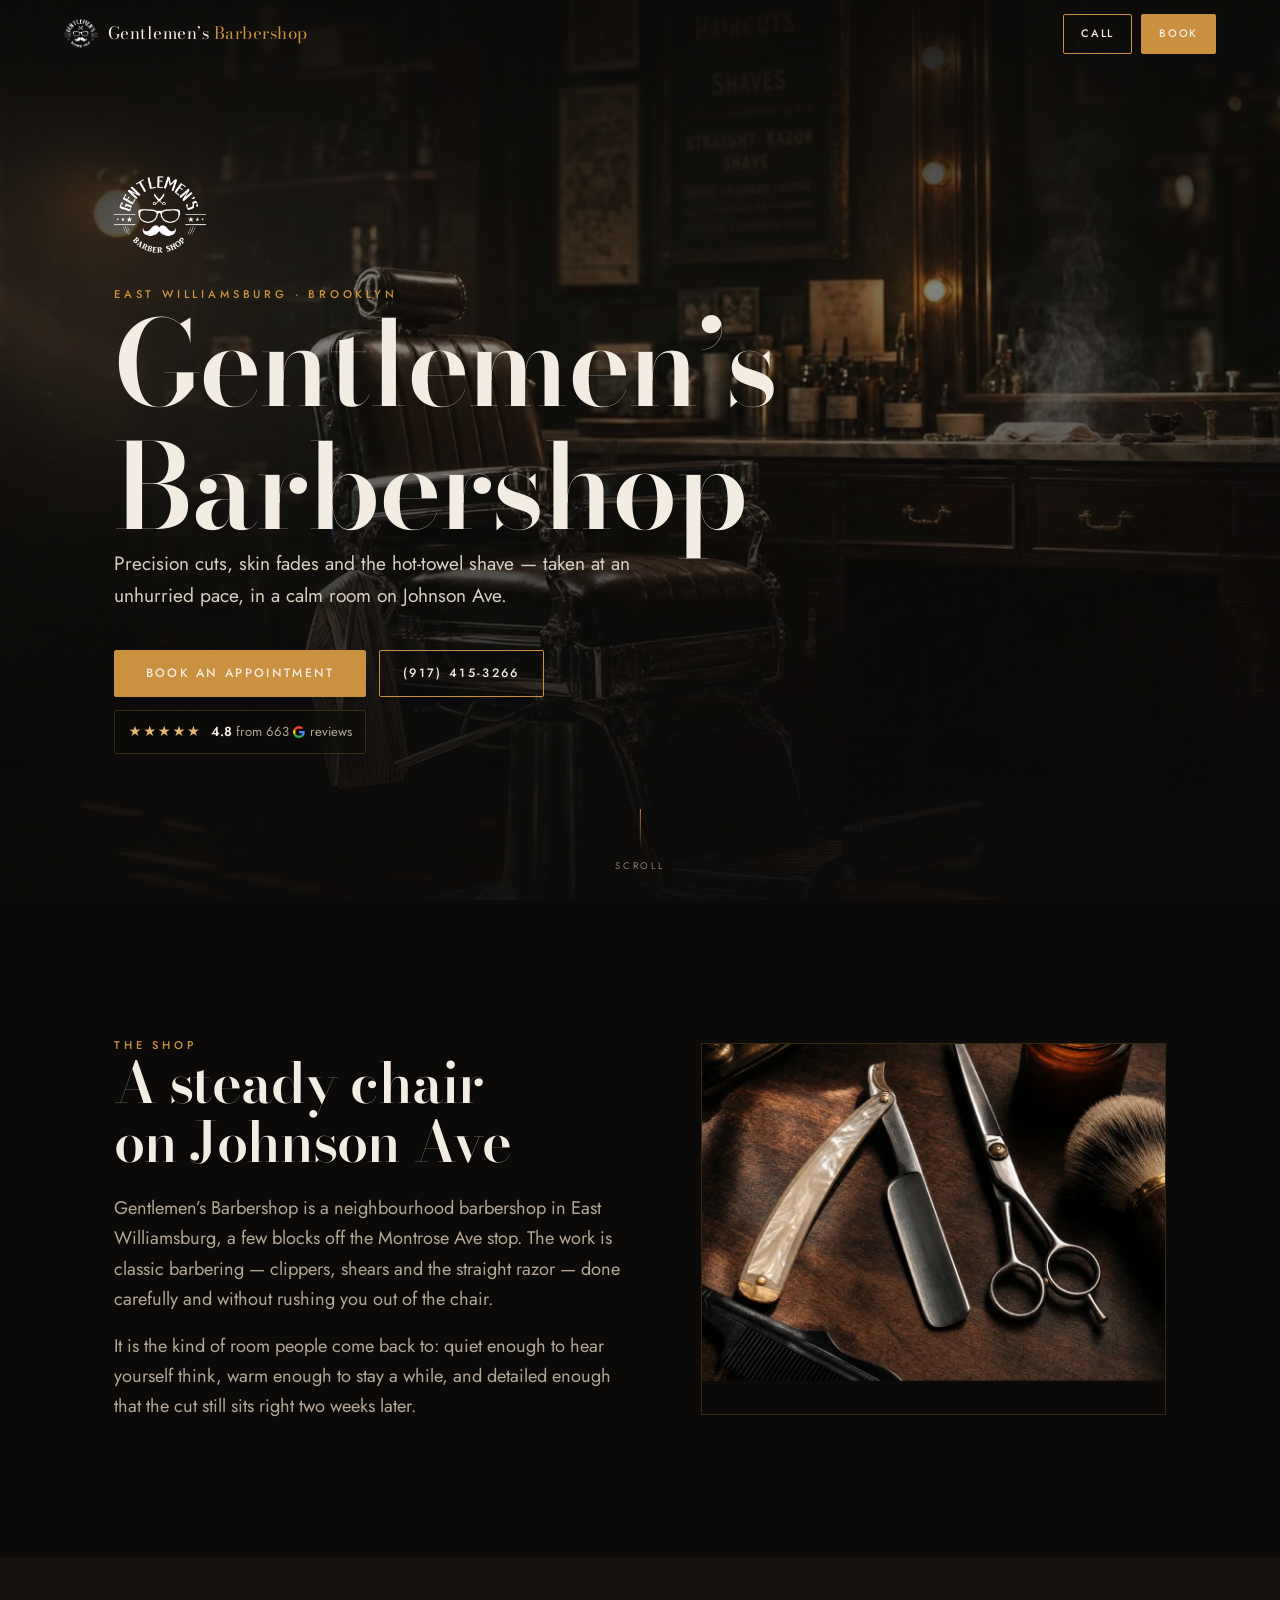
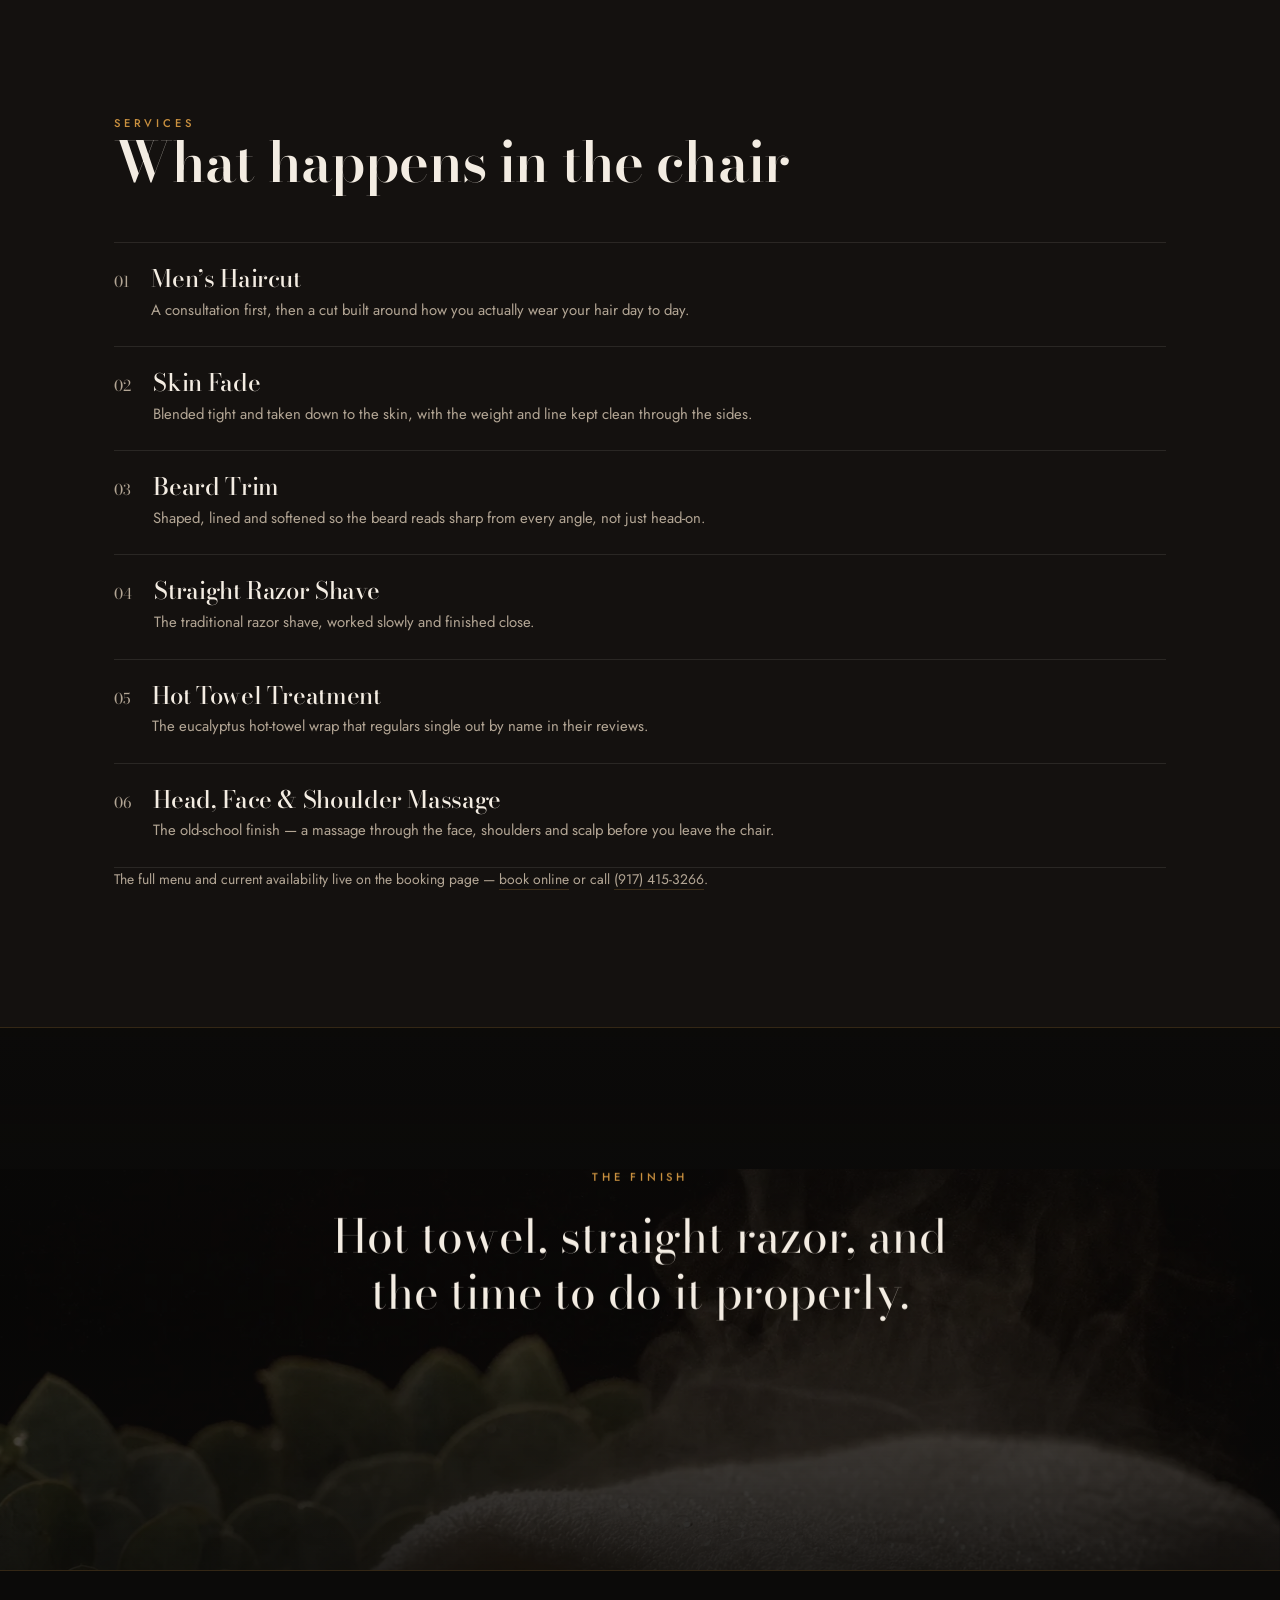
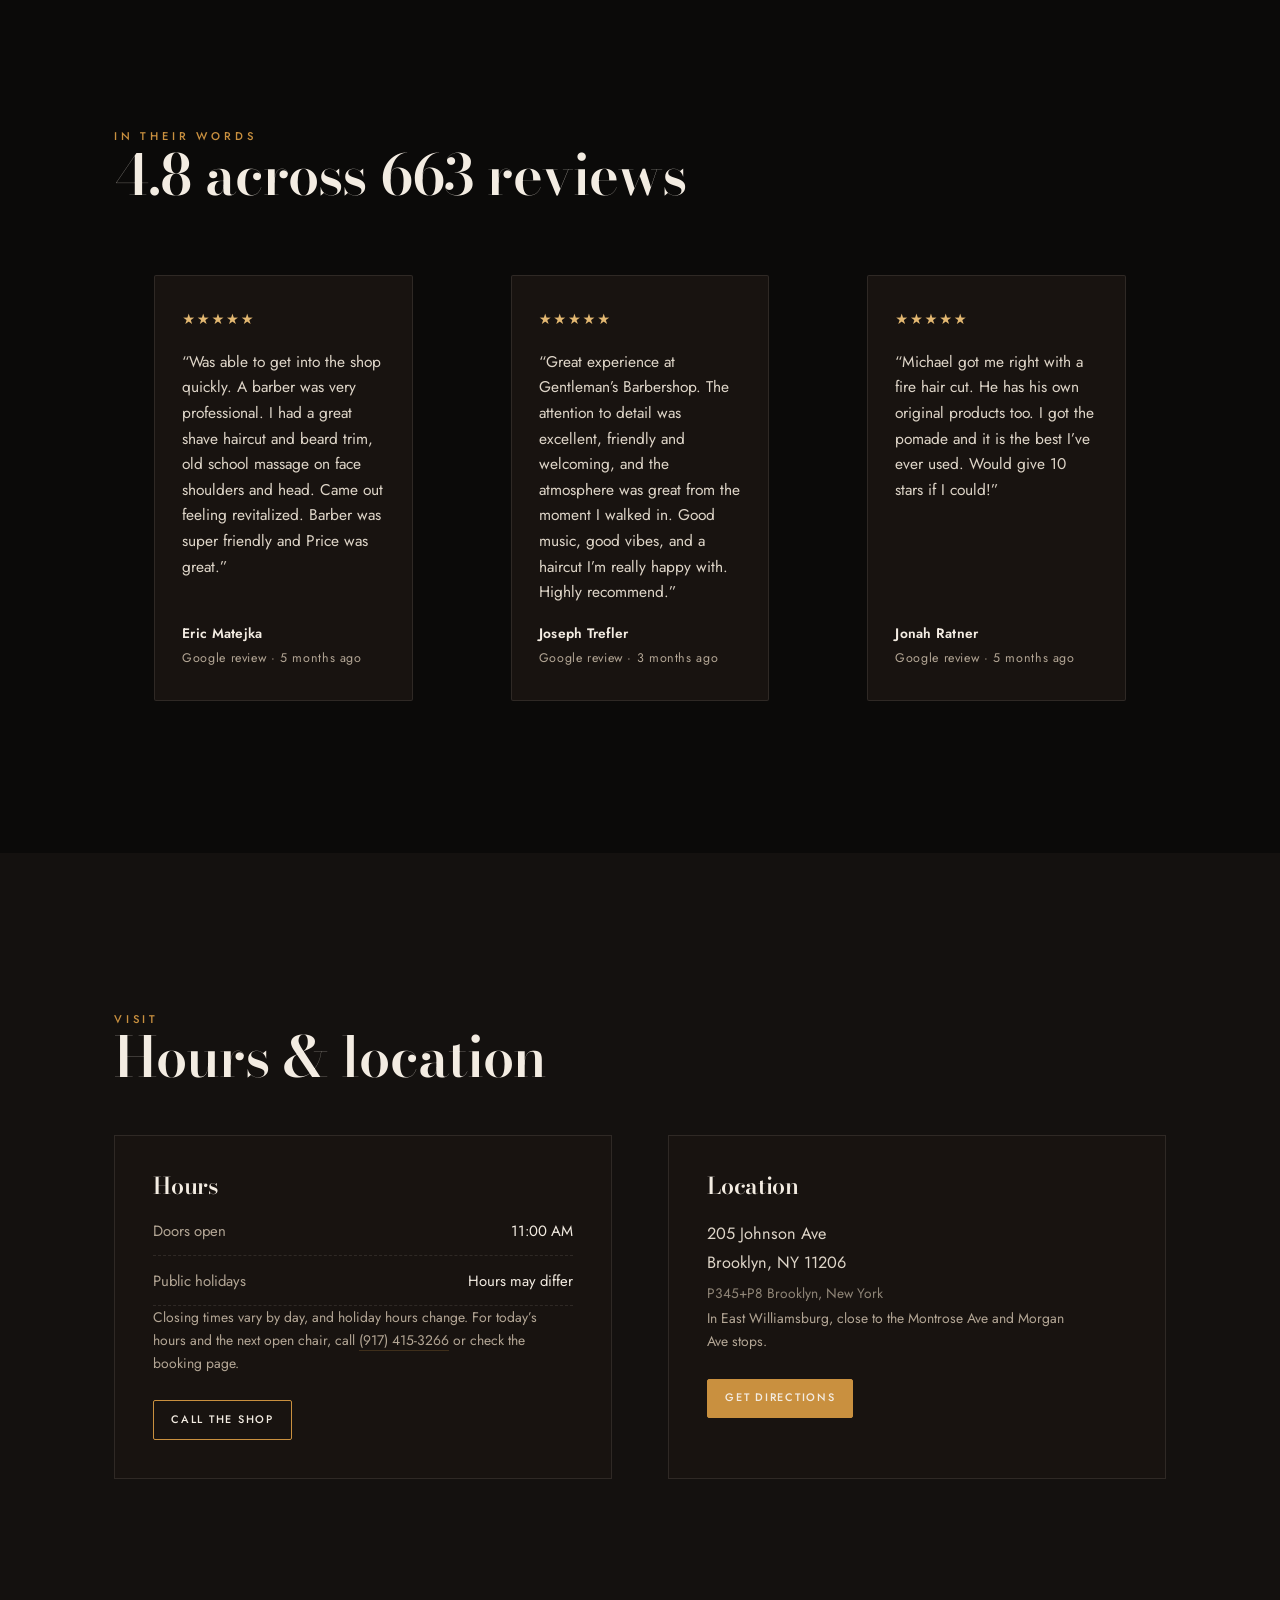
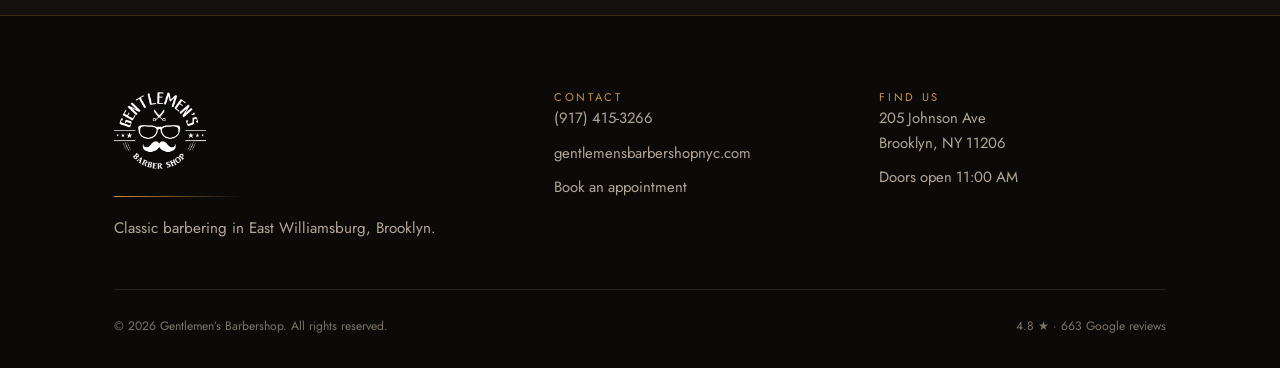
==== commit ba2ea8ed: "Add the shop's logo, drop unverified ownership tags, align review badge - Logo: the supplied mark is" ====
--- a/index.html
+++ b/index.html
@@ -87,7 +87,10 @@
       <div class="gb-grain" aria-hidden="true"></div>
 
       <header class="gb-nav" data-stuck="false">
-        <a class="gb-mark" href="#top">Gentlemen&rsquo;s <span>Barbershop</span></a>
+        <a class="gb-mark" href="#top" aria-label="Gentlemen's Barbershop">
+          <img class="gb-mark-logo" src="logo.png" alt="" width="300" height="289" />
+          <span class="gb-mark-text" aria-hidden="true">Gentlemen&rsquo;s <span>Barbershop</span></span>
+        </a>
         <div class="gb-nav-actions">
           <a class="gb-btn gb-btn--ghost gb-btn--sm" href="tel:+19174153266">Call</a>
           <a
@@ -125,6 +128,13 @@
 
           <!-- Depth 3 — type rides slightly ahead of the page, reading closest. -->
           <div class="gb-shell gb-hero-inner" data-parallax="-28">
+            <img
+              class="gb-hero-logo"
+              src="logo.png"
+              alt="Gentlemen's Barbershop"
+              width="300"
+              height="289"
+            />
             <p class="gb-eyebrow">East Williamsburg &middot; Brooklyn</p>
             <h1 class="gb-hero-title">Gentlemen&rsquo;s<br />Barbershop</h1>
             <p class="gb-hero-sub">
@@ -133,20 +143,26 @@
             </p>
 
             <div class="gb-hero-cta">
-              <a
-                class="gb-btn gb-btn--solid"
-                href="https://www.gentlemensbarbershopnyc.com/"
-                target="_blank"
-                rel="noopener noreferrer"
-                >Book an appointment</a
-              >
-              <a class="gb-btn gb-btn--ghost" href="tel:+19174153266">(917) 415-3266</a>
-            </div>
-
-            <p class="gb-rating">
-              <span class="gb-stars" aria-hidden="true">&#9733;&#9733;&#9733;&#9733;&#9733;</span>
-              <span><b>4.8</b> from 663 Google reviews</span>
-            </p>
+              <!-- Column so the review badge inherits the booking button's width. -->
+              <div class="gb-cta-stack">
+                <a
+                  class="gb-btn gb-btn--solid"
+                  href="https://www.gentlemensbarbershopnyc.com/"
+                  target="_blank"
+                  rel="noopener noreferrer"
+                  >Book an appointment</a
+                >
+                <p class="gb-rating">
+                  <span class="gb-stars" aria-hidden="true">&#9733;&#9733;&#9733;&#9733;&#9733;</span>
+                  <span class="gb-rating-text">
+                    <b>4.8</b> from 663
+                    <img class="gb-g" src="google-g.svg" alt="Google" width="16" height="16" />
+                    reviews
+                  </span>
+                </p>
+              </div>
+              <a class="gb-btn gb-btn--ghost gb-btn--tel" href="tel:+19174153266">(917) 415-3266</a>
+            </div>
           </div>
 
           <p class="gb-scrollcue" aria-hidden="true"><i></i>Scroll</p>
@@ -169,12 +185,6 @@
                 warm enough to stay a while, and detailed enough that the cut still sits right two
                 weeks later.
               </p>
-              <ul class="gb-traits">
-                <li>LGBTQ+ friendly</li>
-                <li>LGBTQ+ owned</li>
-                <li>Veteran owned</li>
-                <li>Asian owned</li>
-              </ul>
             </div>
 
             <figure class="gb-figure gb-figure--tall gb-reveal" data-reveal-delay="120" style="margin: 0">
@@ -389,9 +399,13 @@
         <div class="gb-shell">
           <div class="gb-foot-grid">
             <div>
-              <p class="gb-mark" style="font-size: 1.3rem">
-                Gentlemen&rsquo;s <span>Barbershop</span>
-              </p>
+              <img
+                class="gb-foot-logo"
+                src="logo.png"
+                alt="Gentlemen's Barbershop"
+                width="300"
+                height="289"
+              />
               <hr class="gb-rule" style="margin: 1.2rem 0; max-width: 8rem" />
               <p class="gb-lede" style="max-width: 22rem; font-size: 0.95rem">
                 Classic barbering in East Williamsburg, Brooklyn.
--- a/styles.css
+++ b/styles.css
@@ -140,6 +140,9 @@
 }
 
 .gb-mark {
+  display: inline-flex;
+  align-items: center;
+  gap: 0.6rem;
   font-family: var(--gb-display);
   font-size: 1.06rem;
   letter-spacing: 0.03em;
@@ -147,8 +150,39 @@
   white-space: nowrap;
 }
 
-.gb-mark span {
+.gb-mark-text span {
   color: var(--gb-brass);
+}
+
+/* The supplied logo is white line-art on a keyed-out background, so it needs no
+   plate of its own — it reads directly on the dark ground. */
+.gb-mark-logo {
+  width: 34px;
+  height: auto;
+  flex: none;
+}
+
+.gb-hero-logo {
+  width: clamp(64px, 9vw, 92px);
+  height: auto;
+  margin-bottom: 1.5rem;
+}
+
+.gb-foot-logo {
+  width: 92px;
+  height: auto;
+}
+
+/* On narrow screens the logo alone carries the nav, so the two buttons keep
+   their room. The link's aria-label supplies the name the text was giving. */
+@media (max-width: 560px) {
+  .gb-mark-text {
+    display: none;
+  }
+
+  .gb-mark-logo {
+    width: 40px;
+  }
 }
 
 .gb-nav-actions {
@@ -266,14 +300,27 @@
   display: flex;
   flex-wrap: wrap;
   gap: 0.8rem;
+  /* Keep the phone button at its natural height rather than stretching to the
+     height of the booking column beside it. */
+  align-items: flex-start;
+}
+
+/* The booking button and the review badge share a column, so the badge takes
+   its width from the button above it. */
+.gb-cta-stack {
+  display: flex;
+  flex-direction: column;
+  align-items: stretch;
+  gap: 0.8rem;
 }
 
 .gb-rating {
-  margin-top: 2.1rem;
-  display: inline-flex;
+  display: flex;
+  width: 100%;
+  justify-content: center;
   align-items: center;
-  gap: 0.7rem;
-  padding: 0.55rem 1rem;
+  gap: 0.55rem;
+  padding: 0.55rem 0.85rem;
   border: 1px solid var(--gb-line);
   border-radius: 2px;
   background: rgba(11, 10, 9, 0.42);
@@ -294,6 +341,22 @@
   font-weight: 600;
 }
 
+.gb-rating-text {
+  display: inline-flex;
+  align-items: center;
+  gap: 0.32em;
+  white-space: nowrap;
+}
+
+/* Google's G, used to attribute the reviews to their source. */
+.gb-g {
+  width: 0.95em;
+  height: 0.95em;
+  display: inline-block;
+  vertical-align: -0.13em;
+  flex: none;
+}
+
 .gb-scrollcue {
   position: absolute;
   bottom: 1.6rem;
@@ -382,25 +445,6 @@
 
 .gb-figure--tall {
   aspect-ratio: 4 / 3.2;
-}
-
-.gb-traits {
-  margin-top: 2rem;
-  display: flex;
-  flex-wrap: wrap;
-  gap: 0.5rem;
-  list-style: none;
-  padding: 0;
-}
-
-.gb-traits li {
-  font-size: 0.7rem;
-  letter-spacing: 0.14em;
-  text-transform: uppercase;
-  color: var(--gb-sand);
-  border: 1px solid var(--gb-line-soft);
-  border-radius: 2px;
-  padding: 0.42rem 0.75rem;
 }
 
 /* ---------- services ---------- */
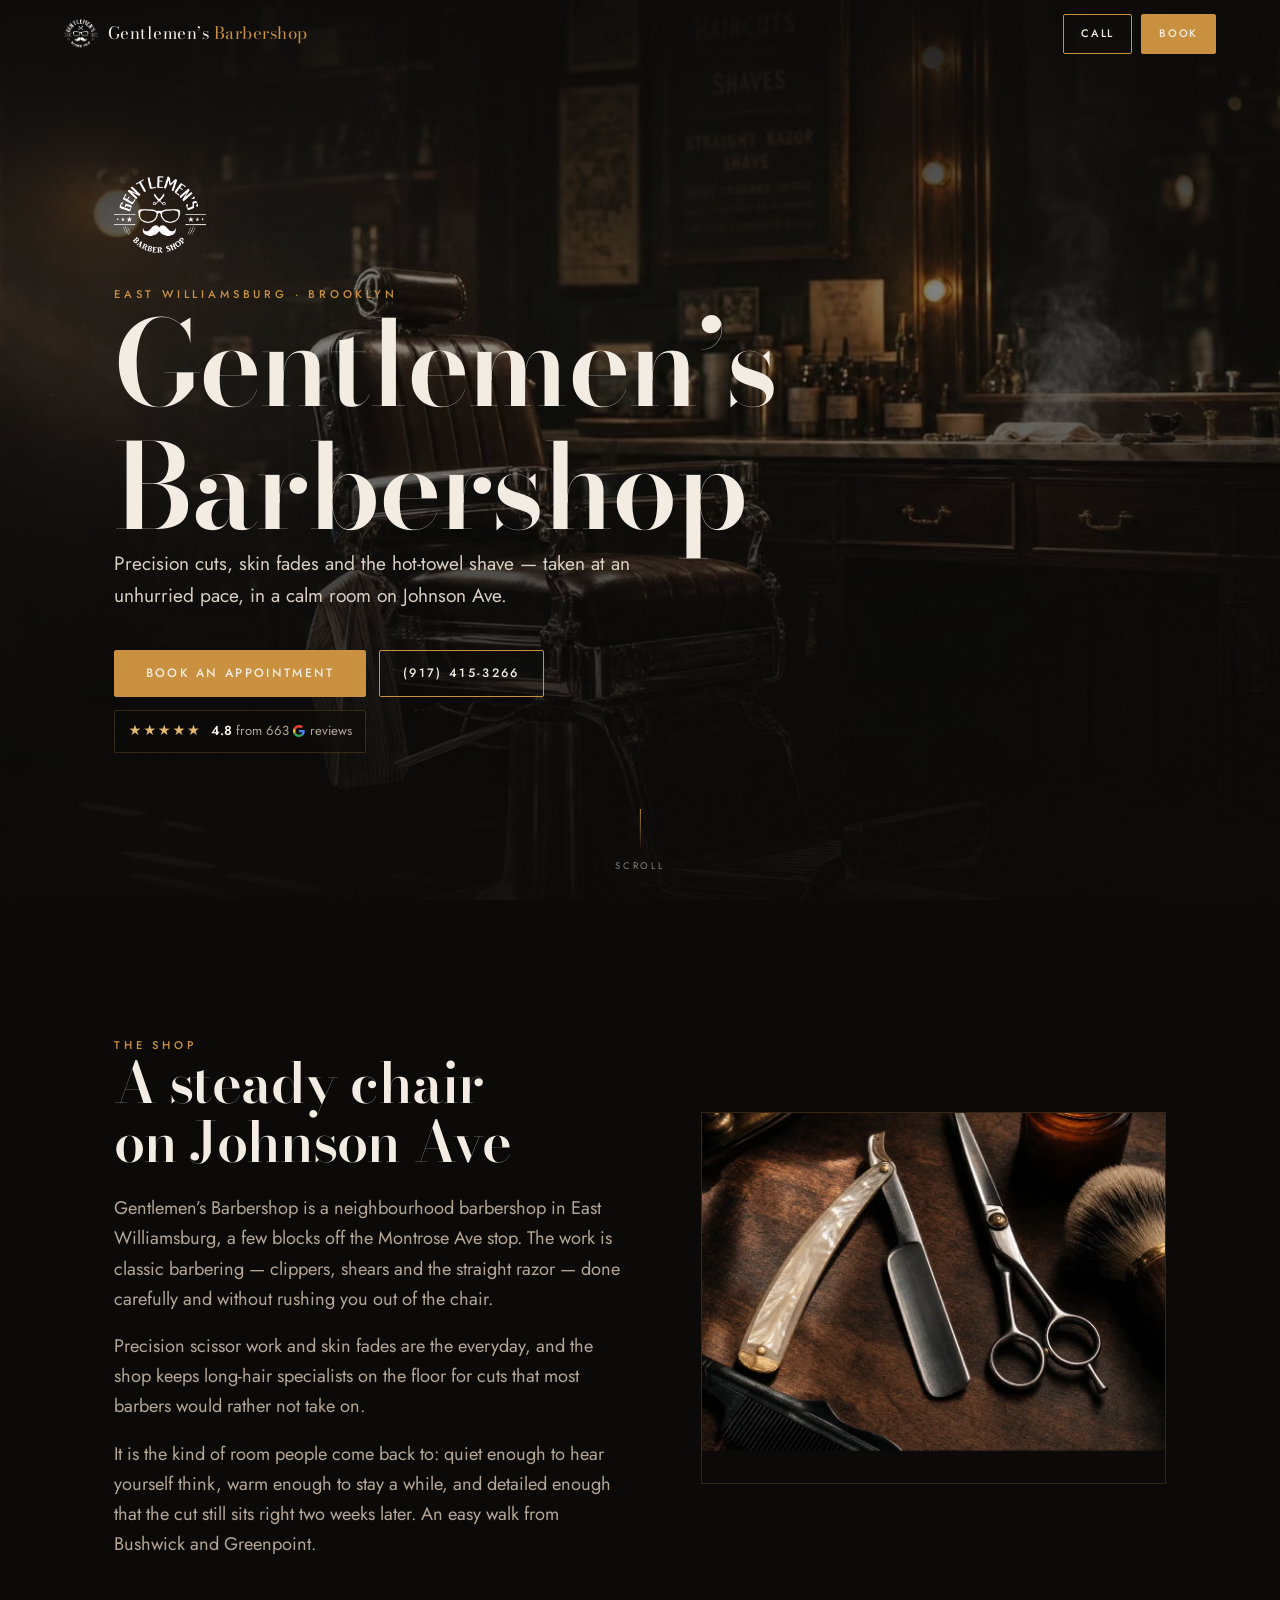
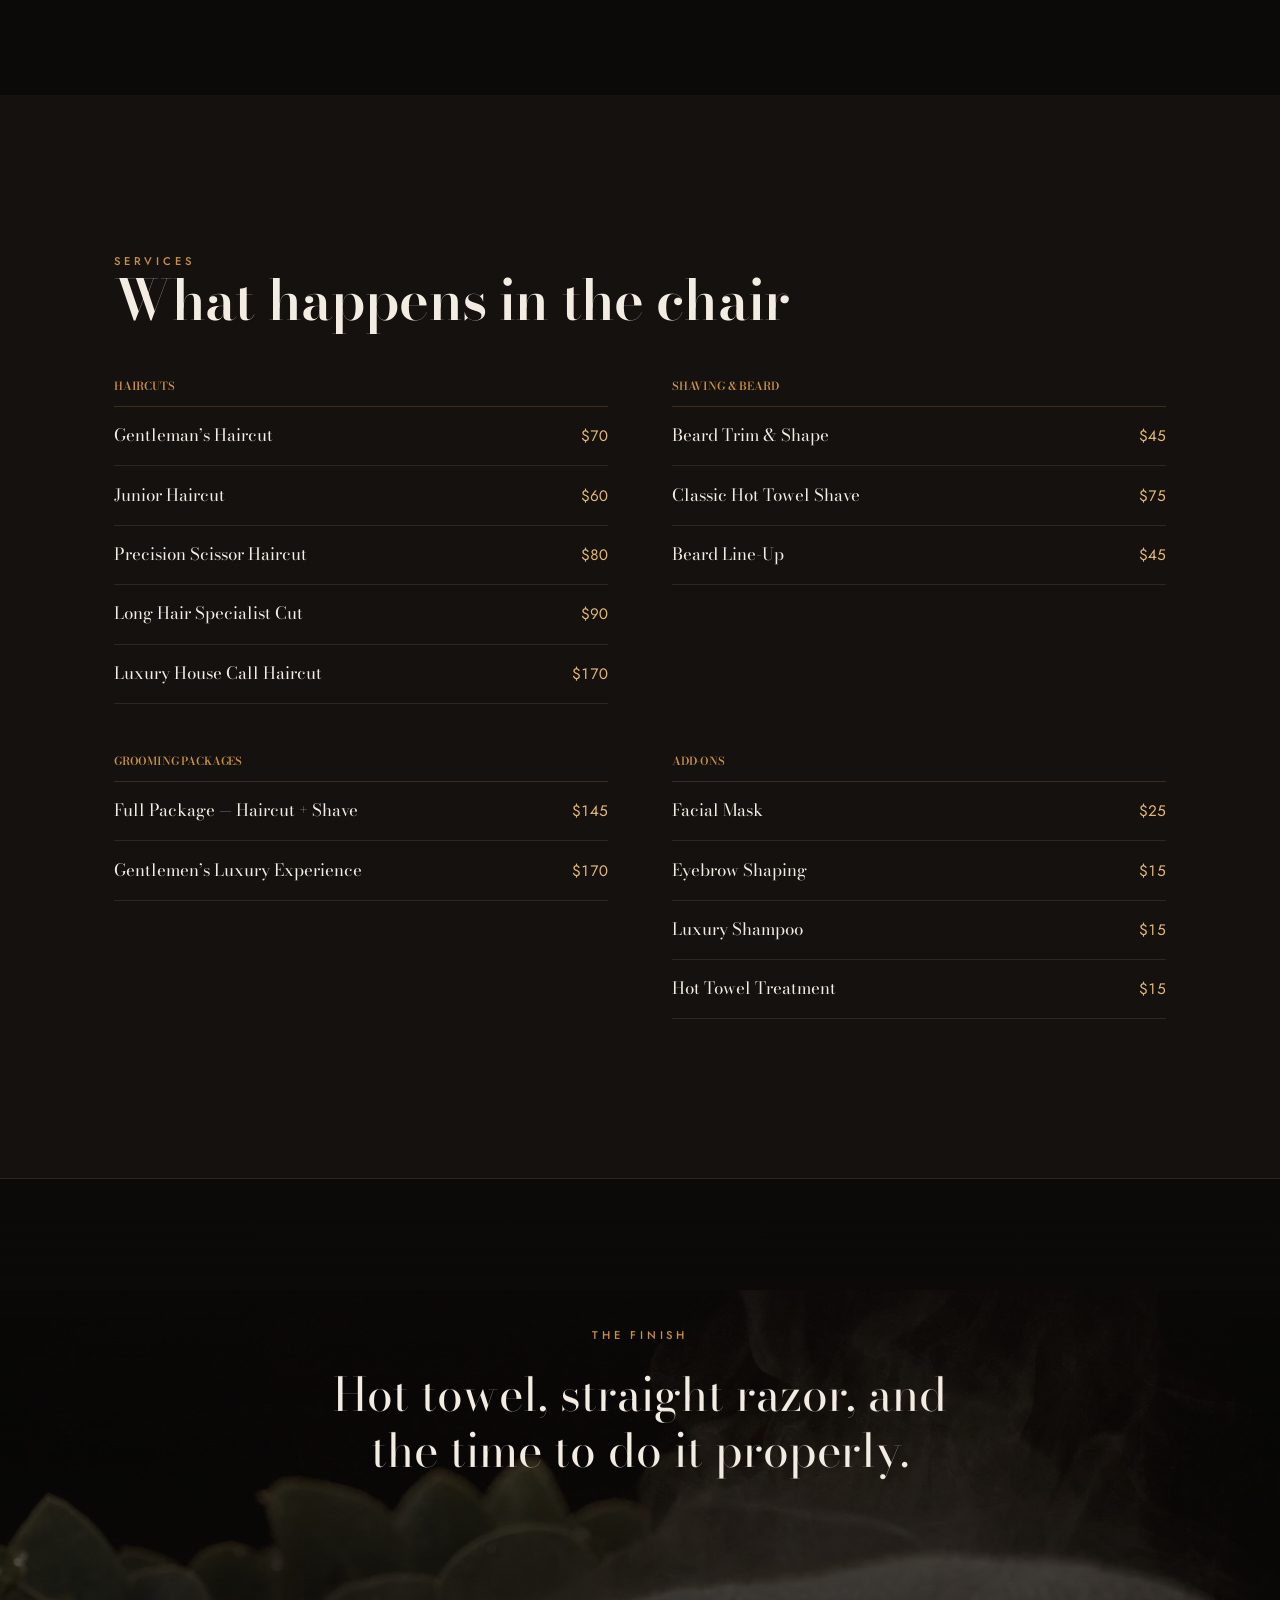
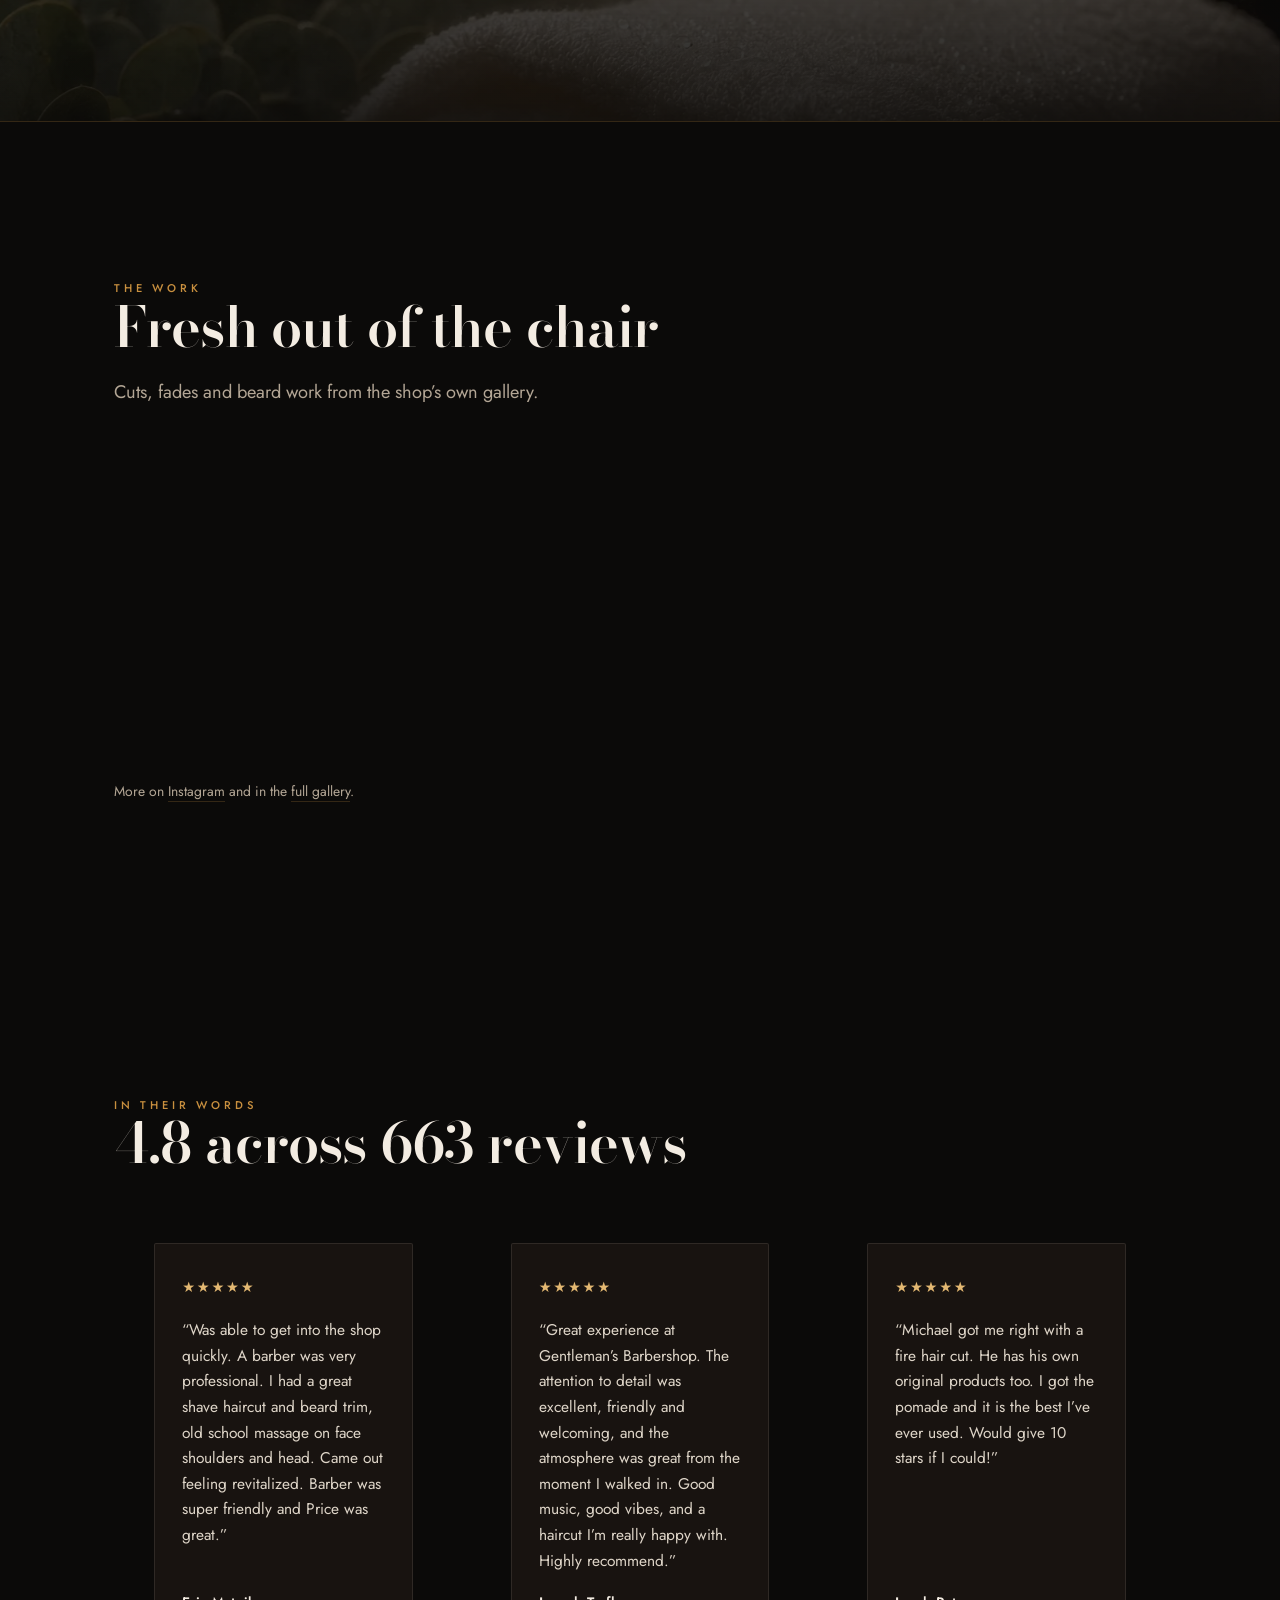
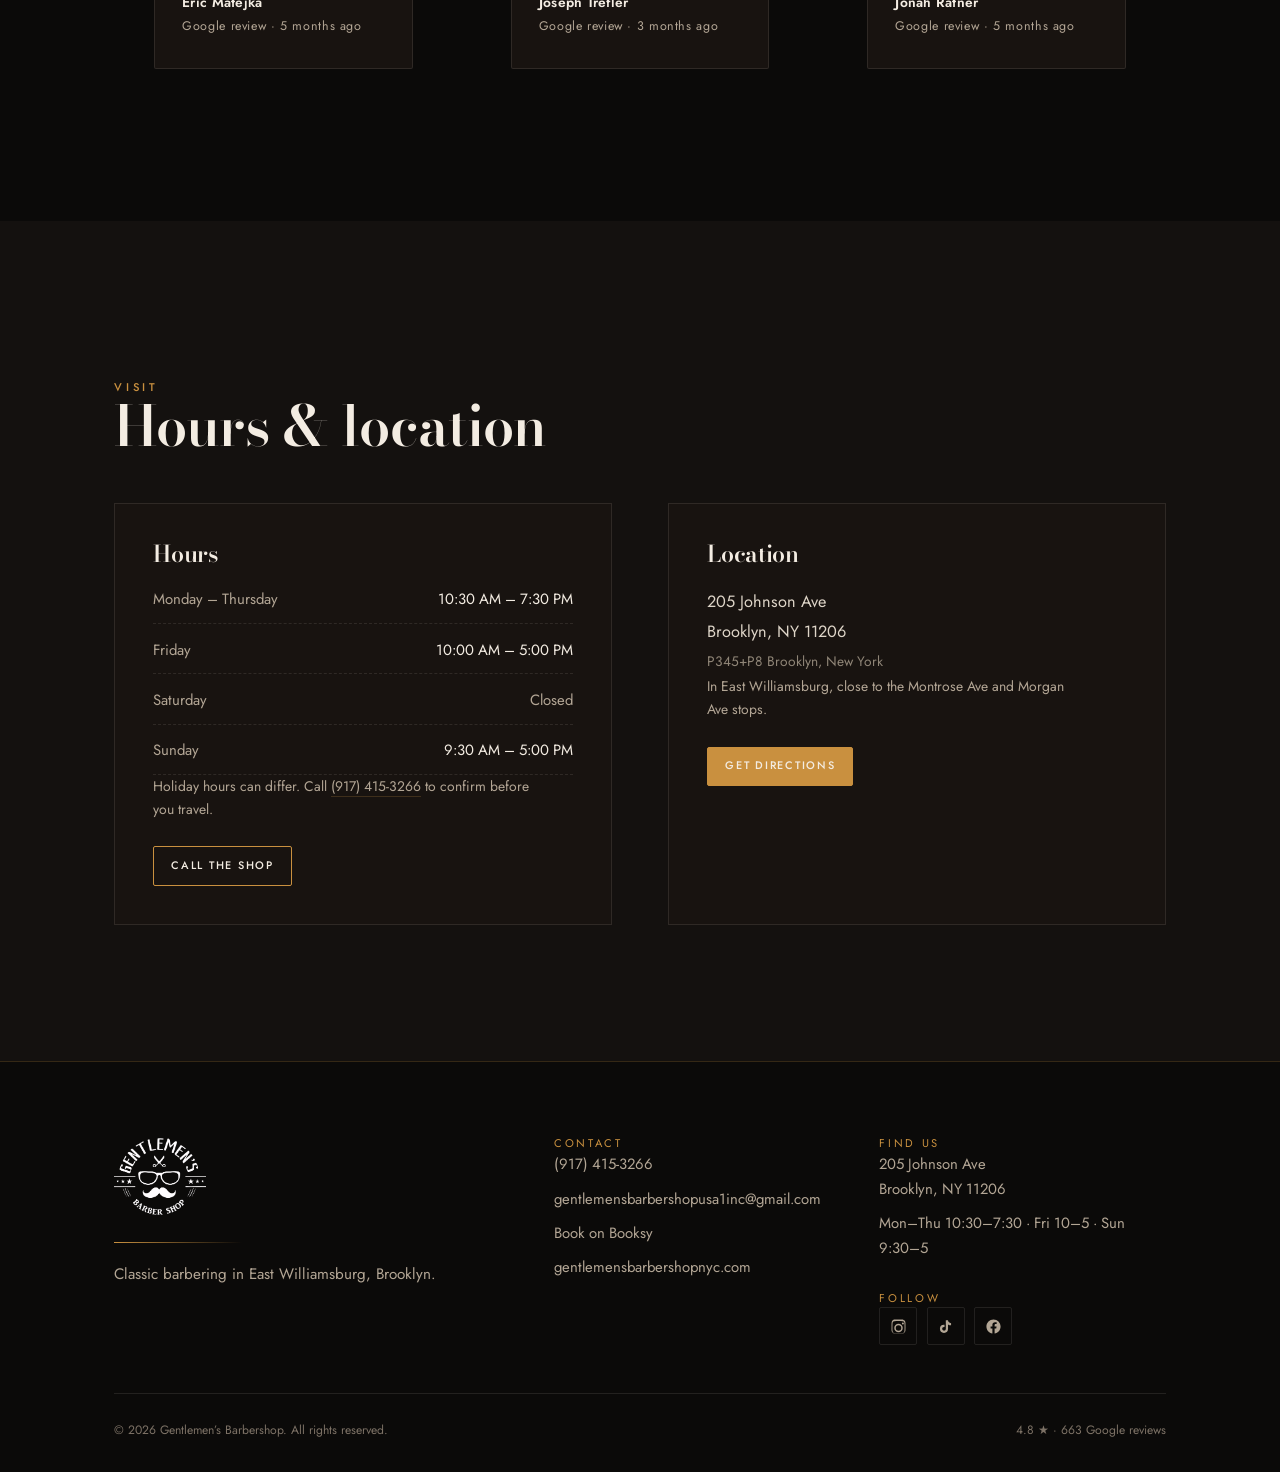
==== commit 02b958ef: "Pull real content from the shop's own site: gallery marquee, menu, hours Sourced from gentlemensbarb" ====
--- a/index.html
+++ b/index.html
@@ -59,22 +59,71 @@
           "postalCode": "11206",
           "addressCountry": "US"
         },
-        "sameAs": ["https://www.gentlemensbarbershopnyc.com/"],
+        "email": "gentlemensbarbershopusa1inc@gmail.com",
+        "priceRange": "$15-$170",
+        "currenciesAccepted": "USD",
+        "areaServed": ["Williamsburg", "East Williamsburg", "Bushwick", "Greenpoint", "Brooklyn"],
+        "sameAs": [
+          "https://www.gentlemensbarbershopnyc.com/",
+          "https://www.instagram.com/gentlemensbarbershopbrooklyn/",
+          "https://www.facebook.com/GentlemensBarbershopBrooklyn",
+          "https://www.tiktok.com/@gentlemensbarbershopbk"
+        ],
+        "hasMap": "https://www.google.com/maps/dir/?api=1&destination=205%20Johnson%20Ave%2C%20Brooklyn%2C%20NY%2011206",
+        "potentialAction": {
+          "@type": "ReserveAction",
+          "target": {
+            "@type": "EntryPoint",
+            "urlTemplate": "https://link.booksy.com/gentlemens-barbershop",
+            "actionPlatform": [
+              "http://schema.org/DesktopWebPlatform",
+              "http://schema.org/MobileWebPlatform"
+            ]
+          },
+          "result": { "@type": "Reservation", "name": "Barbershop appointment" }
+        },
+        "openingHoursSpecification": [
+          {
+            "@type": "OpeningHoursSpecification",
+            "dayOfWeek": ["Monday", "Tuesday", "Wednesday", "Thursday"],
+            "opens": "10:30",
+            "closes": "19:30"
+          },
+          {
+            "@type": "OpeningHoursSpecification",
+            "dayOfWeek": "Friday",
+            "opens": "10:00",
+            "closes": "17:00"
+          },
+          {
+            "@type": "OpeningHoursSpecification",
+            "dayOfWeek": "Sunday",
+            "opens": "09:30",
+            "closes": "17:00"
+          },
+          {
+            "@type": "OpeningHoursSpecification",
+            "dayOfWeek": "Saturday",
+            "opens": "00:00",
+            "closes": "00:00"
+          }
+        ],
         "aggregateRating": {
           "@type": "AggregateRating",
           "ratingValue": "4.8",
           "reviewCount": "663"
         },
         "makesOffer": [
-          { "@type": "Offer", "itemOffered": { "@type": "Service", "name": "Men's Haircut" } },
-          { "@type": "Offer", "itemOffered": { "@type": "Service", "name": "Skin Fade" } },
-          { "@type": "Offer", "itemOffered": { "@type": "Service", "name": "Beard Trim" } },
-          { "@type": "Offer", "itemOffered": { "@type": "Service", "name": "Straight Razor Shave" } },
-          { "@type": "Offer", "itemOffered": { "@type": "Service", "name": "Hot Towel Treatment" } },
-          {
-            "@type": "Offer",
-            "itemOffered": { "@type": "Service", "name": "Head, Face & Shoulder Massage" }
-          }
+          { "@type": "Offer", "priceCurrency": "USD", "price": "70", "itemOffered": { "@type": "Service", "name": "Gentleman's Haircut" } },
+          { "@type": "Offer", "priceCurrency": "USD", "price": "60", "itemOffered": { "@type": "Service", "name": "Junior Haircut" } },
+          { "@type": "Offer", "priceCurrency": "USD", "price": "80", "itemOffered": { "@type": "Service", "name": "Precision Scissor Haircut" } },
+          { "@type": "Offer", "priceCurrency": "USD", "price": "90", "itemOffered": { "@type": "Service", "name": "Long Hair Specialist Cut" } },
+          { "@type": "Offer", "priceCurrency": "USD", "price": "170", "itemOffered": { "@type": "Service", "name": "Luxury House Call Haircut" } },
+          { "@type": "Offer", "priceCurrency": "USD", "price": "45", "itemOffered": { "@type": "Service", "name": "Beard Trim & Shape" } },
+          { "@type": "Offer", "priceCurrency": "USD", "price": "75", "itemOffered": { "@type": "Service", "name": "Classic Hot Towel Shave" } },
+          { "@type": "Offer", "priceCurrency": "USD", "price": "45", "itemOffered": { "@type": "Service", "name": "Beard Line-Up" } },
+          { "@type": "Offer", "priceCurrency": "USD", "price": "145", "itemOffered": { "@type": "Service", "name": "Full Package - Haircut + Shave" } },
+          { "@type": "Offer", "priceCurrency": "USD", "price": "170", "itemOffered": { "@type": "Service", "name": "Gentlemen's Luxury Experience" } }
         ]
       }
     </script>
@@ -95,7 +144,7 @@
           <a class="gb-btn gb-btn--ghost gb-btn--sm" href="tel:+19174153266">Call</a>
           <a
             class="gb-btn gb-btn--solid gb-btn--sm"
-            href="https://www.gentlemensbarbershopnyc.com/"
+            href="https://link.booksy.com/gentlemens-barbershop"
             target="_blank"
             rel="noopener noreferrer"
             >Book</a
@@ -147,7 +196,7 @@
               <div class="gb-cta-stack">
                 <a
                   class="gb-btn gb-btn--solid"
-                  href="https://www.gentlemensbarbershopnyc.com/"
+                  href="https://link.booksy.com/gentlemens-barbershop"
                   target="_blank"
                   rel="noopener noreferrer"
                   >Book an appointment</a
@@ -181,9 +230,14 @@
                 chair.
               </p>
               <p class="gb-lede" style="margin-top: 1.1rem">
+                Precision scissor work and skin fades are the everyday, and the shop keeps
+                long-hair specialists on the floor for cuts that most barbers would rather not
+                take on.
+              </p>
+              <p class="gb-lede" style="margin-top: 1.1rem">
                 It is the kind of room people come back to: quiet enough to hear yourself think,
                 warm enough to stay a while, and detailed enough that the cut still sits right two
-                weeks later.
+                weeks later. An easy walk from Bushwick and Greenpoint.
               </p>
             </div>
 
@@ -211,63 +265,56 @@
               <h2 class="gb-h2" id="services-h">What happens in the chair</h2>
             </div>
 
-            <div class="gb-services">
-              <article class="gb-service gb-reveal" data-reveal-delay="0">
-                <p class="gb-service-num" aria-hidden="true">01</p>
-                <h3>Men&rsquo;s Haircut</h3>
-                <p style="grid-column: 2">
-                  A consultation first, then a cut built around how you actually wear your hair day
-                  to day.
-                </p>
-              </article>
-              <article class="gb-service gb-reveal" data-reveal-delay="60">
-                <p class="gb-service-num" aria-hidden="true">02</p>
-                <h3>Skin Fade</h3>
-                <p style="grid-column: 2">
-                  Blended tight and taken down to the skin, with the weight and line kept clean
-                  through the sides.
-                </p>
-              </article>
-              <article class="gb-service gb-reveal" data-reveal-delay="120">
-                <p class="gb-service-num" aria-hidden="true">03</p>
-                <h3>Beard Trim</h3>
-                <p style="grid-column: 2">
-                  Shaped, lined and softened so the beard reads sharp from every angle, not just
-                  head-on.
-                </p>
-              </article>
-              <article class="gb-service gb-reveal" data-reveal-delay="180">
-                <p class="gb-service-num" aria-hidden="true">04</p>
-                <h3>Straight Razor Shave</h3>
-                <p style="grid-column: 2">The traditional razor shave, worked slowly and finished close.</p>
-              </article>
-              <article class="gb-service gb-reveal" data-reveal-delay="240">
-                <p class="gb-service-num" aria-hidden="true">05</p>
-                <h3>Hot Towel Treatment</h3>
-                <p style="grid-column: 2">
-                  The eucalyptus hot-towel wrap that regulars single out by name in their reviews.
-                </p>
-              </article>
-              <article class="gb-service gb-reveal" data-reveal-delay="300">
-                <p class="gb-service-num" aria-hidden="true">06</p>
-                <h3>Head, Face &amp; Shoulder Massage</h3>
-                <p style="grid-column: 2">
-                  The old-school finish — a massage through the face, shoulders and scalp before you
-                  leave the chair.
-                </p>
-              </article>
+            <div class="gb-menu">
+              <div class="gb-menu-group gb-reveal">
+                <h3 class="gb-menu-h">Haircuts</h3>
+                <dl class="gb-menu-list">
+                  <div><dt>Gentleman&rsquo;s Haircut</dt><dd>$70</dd></div>
+                  <div><dt>Junior Haircut</dt><dd>$60</dd></div>
+                  <div><dt>Precision Scissor Haircut</dt><dd>$80</dd></div>
+                  <div><dt>Long Hair Specialist Cut</dt><dd>$90</dd></div>
+                  <div><dt>Luxury House Call Haircut</dt><dd>$170</dd></div>
+                </dl>
+              </div>
+
+              <div class="gb-menu-group gb-reveal" data-reveal-delay="90">
+                <h3 class="gb-menu-h">Shaving &amp; Beard</h3>
+                <dl class="gb-menu-list">
+                  <div><dt>Beard Trim &amp; Shape</dt><dd>$45</dd></div>
+                  <div><dt>Classic Hot Towel Shave</dt><dd>$75</dd></div>
+                  <div><dt>Beard Line-Up</dt><dd>$45</dd></div>
+                </dl>
+              </div>
+
+              <div class="gb-menu-group gb-reveal" data-reveal-delay="180">
+                <h3 class="gb-menu-h">Grooming Packages</h3>
+                <dl class="gb-menu-list">
+                  <div><dt>Full Package — Haircut + Shave</dt><dd>$145</dd></div>
+                  <div><dt>Gentlemen&rsquo;s Luxury Experience</dt><dd>$170</dd></div>
+                </dl>
+              </div>
+
+              <div class="gb-menu-group gb-reveal" data-reveal-delay="270">
+                <h3 class="gb-menu-h">Add-Ons</h3>
+                <dl class="gb-menu-list">
+                  <div><dt>Facial Mask</dt><dd>$25</dd></div>
+                  <div><dt>Eyebrow Shaping</dt><dd>$15</dd></div>
+                  <div><dt>Luxury Shampoo</dt><dd>$15</dd></div>
+                  <div><dt>Hot Towel Treatment</dt><dd>$15</dd></div>
+                </dl>
+              </div>
             </div>
 
             <p class="gb-note gb-reveal">
-              The full menu and current availability live on the booking page —
+              Prices as published by the shop and subject to change —
               <a
                 class="gb-link-brass"
-                href="https://www.gentlemensbarbershopnyc.com/"
+                href="https://link.booksy.com/gentlemens-barbershop"
                 target="_blank"
                 rel="noopener noreferrer"
                 >book online</a
               >
-              or call <a class="gb-link-brass" href="tel:+19174153266">(917) 415-3266</a>.
+              or call <a class="gb-link-brass" href="tel:+19174153266">(917) 415-3266</a> to confirm.
             </p>
           </div>
         </section>
@@ -292,6 +339,64 @@
           </div>
         </section>
 
+        <!-- ---------------- the work (auto-scrolling marquee) ---------------- -->
+        <section class="gb-section gb-work" aria-labelledby="work-h">
+          <div class="gb-shell">
+            <div class="gb-head gb-reveal">
+              <p class="gb-eyebrow">The Work</p>
+              <h2 class="gb-h2" id="work-h">Fresh out of the chair</h2>
+              <p class="gb-lede" style="margin-top: 1.3rem">
+                Cuts, fades and beard work from the shop&rsquo;s own gallery.
+              </p>
+            </div>
+          </div>
+
+          <!-- Two identical runs sit side by side; the track translates exactly
+               50% so the loop is seamless. The second run is hidden from
+               assistive tech to avoid announcing every photo twice. -->
+          <div class="gb-marquee" role="group" aria-label="Photos of recent haircuts">
+            <div class="gb-marquee-track">
+              <ul class="gb-marquee-run">
+                <li><img src="work-01.webp" alt="A client and his barber smiling in the mirror after a fresh cut." width="560" height="700" loading="lazy" decoding="async" /></li>
+                <li><img src="work-02.webp" alt="A client giving a thumbs up after his haircut." width="560" height="700" loading="lazy" decoding="async" /></li>
+                <li><img src="work-03.webp" alt="A fresh textured cut and lined beard." width="560" height="700" loading="lazy" decoding="async" /></li>
+                <li><img src="work-04.webp" alt="A tight skin fade blended through the sides." width="560" height="700" loading="lazy" decoding="async" /></li>
+                <li><img src="work-05.webp" alt="A short crop with a clean fade and beard trim." width="560" height="700" loading="lazy" decoding="async" /></li>
+                <li><img src="work-06.webp" alt="A fade finished with a shaped beard." width="560" height="700" loading="lazy" decoding="async" /></li>
+                <li><img src="work-07.webp" alt="A long hair cut styled back at the shop." width="560" height="700" loading="lazy" decoding="async" /></li>
+                <li><img src="work-08.webp" alt="A textured crop seen from behind." width="560" height="700" loading="lazy" decoding="async" /></li>
+                <li><img src="work-09.webp" alt="A clean high fade photographed outside the shop." width="560" height="700" loading="lazy" decoding="async" /></li>
+                <li><img src="work-10.webp" alt="A beard being detailed with shears." width="560" height="700" loading="lazy" decoding="async" /></li>
+                <li><img src="work-11.webp" alt="A skin fade in profile." width="560" height="700" loading="lazy" decoding="async" /></li>
+                <li><img src="work-12.webp" alt="A tapered cut with a lined beard." width="560" height="700" loading="lazy" decoding="async" /></li>
+              </ul>
+              <ul class="gb-marquee-run" aria-hidden="true">
+                <li><img src="work-01.webp" alt="" width="560" height="700" loading="lazy" decoding="async" /></li>
+                <li><img src="work-02.webp" alt="" width="560" height="700" loading="lazy" decoding="async" /></li>
+                <li><img src="work-03.webp" alt="" width="560" height="700" loading="lazy" decoding="async" /></li>
+                <li><img src="work-04.webp" alt="" width="560" height="700" loading="lazy" decoding="async" /></li>
+                <li><img src="work-05.webp" alt="" width="560" height="700" loading="lazy" decoding="async" /></li>
+                <li><img src="work-06.webp" alt="" width="560" height="700" loading="lazy" decoding="async" /></li>
+                <li><img src="work-07.webp" alt="" width="560" height="700" loading="lazy" decoding="async" /></li>
+                <li><img src="work-08.webp" alt="" width="560" height="700" loading="lazy" decoding="async" /></li>
+                <li><img src="work-09.webp" alt="" width="560" height="700" loading="lazy" decoding="async" /></li>
+                <li><img src="work-10.webp" alt="" width="560" height="700" loading="lazy" decoding="async" /></li>
+                <li><img src="work-11.webp" alt="" width="560" height="700" loading="lazy" decoding="async" /></li>
+                <li><img src="work-12.webp" alt="" width="560" height="700" loading="lazy" decoding="async" /></li>
+              </ul>
+            </div>
+          </div>
+
+          <div class="gb-shell">
+            <p class="gb-note gb-reveal" style="margin-top: 2.2rem">
+              More on
+              <a class="gb-link-brass" href="https://www.instagram.com/gentlemensbarbershopbrooklyn/" target="_blank" rel="noopener noreferrer">Instagram</a>
+              and in the
+              <a class="gb-link-brass" href="https://gentlemensbarbershopnyc.com/gallery/" target="_blank" rel="noopener noreferrer">full gallery</a>.
+            </p>
+          </div>
+        </section>
+
         <!-- ---------------- reviews ---------------- -->
         <section class="gb-section" aria-labelledby="reviews-h">
           <div class="gb-shell">
@@ -349,19 +454,26 @@
                 <h3>Hours</h3>
                 <dl class="gb-dl">
                   <div>
-                    <dt>Doors open</dt>
-                    <dd>11:00 AM</dd>
+                    <dt>Monday &ndash; Thursday</dt>
+                    <dd>10:30 AM &ndash; 7:30 PM</dd>
                   </div>
                   <div>
-                    <dt>Public holidays</dt>
-                    <dd>Hours may differ</dd>
+                    <dt>Friday</dt>
+                    <dd>10:00 AM &ndash; 5:00 PM</dd>
+                  </div>
+                  <div>
+                    <dt>Saturday</dt>
+                    <dd class="gb-closed">Closed</dd>
+                  </div>
+                  <div>
+                    <dt>Sunday</dt>
+                    <dd>9:30 AM &ndash; 5:00 PM</dd>
                   </div>
                 </dl>
                 <p class="gb-note">
-                  Closing times vary by day, and holiday hours change. For today&rsquo;s hours and
-                  the next open chair, call
-                  <a class="gb-link-brass" href="tel:+19174153266">(917) 415-3266</a> or check the
-                  booking page.
+                  Holiday hours can differ. Call
+                  <a class="gb-link-brass" href="tel:+19174153266">(917) 415-3266</a> to confirm
+                  before you travel.
                 </p>
                 <p style="margin-top: 1.6rem">
                   <a class="gb-btn gb-btn--ghost gb-btn--sm" href="tel:+19174153266">Call the shop</a>
@@ -417,13 +529,18 @@
               <ul class="gb-foot-list">
                 <li><a href="tel:+19174153266">(917) 415-3266</a></li>
                 <li>
+                  <a href="mailto:gentlemensbarbershopusa1inc@gmail.com" class="gb-foot-email"
+                    >gentlemensbarbershopusa1inc@gmail.com</a
+                  >
+                </li>
+                <li>
+                  <a href="https://link.booksy.com/gentlemens-barbershop" target="_blank" rel="noopener noreferrer"
+                    >Book on Booksy</a
+                  >
+                </li>
+                <li>
                   <a href="https://www.gentlemensbarbershopnyc.com/" target="_blank" rel="noopener noreferrer"
                     >gentlemensbarbershopnyc.com</a
-                  >
-                </li>
-                <li>
-                  <a href="https://www.gentlemensbarbershopnyc.com/" target="_blank" rel="noopener noreferrer"
-                    >Book an appointment</a
                   >
                 </li>
               </ul>
@@ -440,7 +557,26 @@
                     >205 Johnson Ave<br />Brooklyn, NY 11206</a
                   >
                 </li>
-                <li>Doors open 11:00 AM</li>
+                <li>Mon&ndash;Thu 10:30&ndash;7:30 &middot; Fri 10&ndash;5 &middot; Sun 9:30&ndash;5</li>
+              </ul>
+
+              <p class="gb-foot-h" style="margin-top: 1.8rem">Follow</p>
+              <ul class="gb-social">
+                <li>
+                  <a href="https://www.instagram.com/gentlemensbarbershopbrooklyn/" target="_blank" rel="noopener noreferrer" aria-label="Instagram">
+                    <svg viewBox="0 0 24 24" aria-hidden="true" focusable="false"><path fill="currentColor" d="M12 2.2c3.2 0 3.6 0 4.9.07 1.2.05 1.8.25 2.2.42.6.22 1 .48 1.4.9.42.4.68.8.9 1.4.17.4.37 1 .42 2.2.06 1.3.07 1.7.07 4.9s0 3.6-.07 4.9c-.05 1.2-.25 1.8-.42 2.2-.22.6-.48 1-.9 1.4-.4.42-.8.68-1.4.9-.4.17-1 .37-2.2.42-1.3.06-1.7.07-4.9.07s-3.6 0-4.9-.07c-1.2-.05-1.8-.25-2.2-.42-.6-.22-1-.48-1.4-.9-.42-.4-.68-.8-.9-1.4-.17-.4-.37-1-.42-2.2C2.2 15.6 2.2 15.2 2.2 12s0-3.6.07-4.9c.05-1.2.25-1.8.42-2.2.22-.6.48-1 .9-1.4.4-.42.8-.68 1.4-.9.4-.17 1-.37 2.2-.42C8.4 2.2 8.8 2.2 12 2.2m0 2.16c-3.14 0-3.5.01-4.74.07-.9.04-1.38.19-1.7.31-.43.17-.73.37-1.05.69-.32.32-.52.62-.69 1.05-.12.32-.27.8-.31 1.7-.06 1.24-.07 1.6-.07 4.74s.01 3.5.07 4.74c.4.9.19 1.38.31 1.7.17.43.37.73.69 1.05.32.32.62.52 1.05.69.32.12.8.27 1.7.31 1.24.06 1.6.07 4.74.07s3.5-.01 4.74-.07c.9-.04 1.38-.19 1.7-.31.43-.17.73-.37 1.05-.69.32-.32.52-.62.69-1.05.12-.32.27-.8.31-1.7.06-1.24.07-1.6.07-4.74s-.01-3.5-.07-4.74c-.04-.9-.19-1.38-.31-1.7a2.9 2.9 0 0 0-.69-1.05 2.9 2.9 0 0 0-1.05-.69c-.32-.12-.8-.27-1.7-.31-1.24-.06-1.6-.07-4.74-.07m0 3.67a5.97 5.97 0 1 1 0 11.94 5.97 5.97 0 0 1 0-11.94m0 9.85a3.88 3.88 0 1 0 0-7.76 3.88 3.88 0 0 0 0 7.76m7.6-10.09a1.39 1.39 0 1 1-2.79 0 1.39 1.39 0 0 1 2.79 0"/></svg>
+                  </a>
+                </li>
+                <li>
+                  <a href="https://www.tiktok.com/@gentlemensbarbershopbk" target="_blank" rel="noopener noreferrer" aria-label="TikTok">
+                    <svg viewBox="0 0 24 24" aria-hidden="true" focusable="false"><path fill="currentColor" d="M16.6 5.82A4.28 4.28 0 0 1 15.54 3h-3.09v12.4a2.59 2.59 0 0 1-2.59 2.5 2.59 2.59 0 0 1 0-5.18c.27 0 .52.04.76.12v-3.2a5.7 5.7 0 0 0-.76-.05A5.72 5.72 0 0 0 4.14 15.3 5.72 5.72 0 0 0 9.86 21a5.72 5.72 0 0 0 5.72-5.72V9.01a7.35 7.35 0 0 0 4.28 1.37V7.3a4.3 4.3 0 0 1-3.26-1.48"/></svg>
+                  </a>
+                </li>
+                <li>
+                  <a href="https://www.facebook.com/GentlemensBarbershopBrooklyn" target="_blank" rel="noopener noreferrer" aria-label="Facebook">
+                    <svg viewBox="0 0 24 24" aria-hidden="true" focusable="false"><path fill="currentColor" d="M22 12.06C22 6.5 17.52 2 12 2S2 6.5 2 12.06c0 5 3.66 9.15 8.44 9.94v-7.03H7.9v-2.91h2.54V9.85c0-2.51 1.49-3.9 3.77-3.9 1.09 0 2.24.2 2.24.2v2.46h-1.26c-1.24 0-1.63.78-1.63 1.57v1.88h2.78l-.45 2.91h-2.33V22c4.78-.79 8.44-4.93 8.44-9.94"/></svg>
+                  </a>
+                </li>
               </ul>
             </div>
           </div>
--- a/styles.css
+++ b/styles.css
@@ -496,6 +496,58 @@
   color: var(--gb-sand);
 }
 
+/* ---------- price menu ---------- */
+.gb-menu {
+  margin-top: 3.2rem;
+  display: grid;
+  gap: clamp(2.2rem, 4vw, 3.2rem) clamp(2rem, 5vw, 4.5rem);
+}
+
+@media (min-width: 760px) {
+  .gb-menu {
+    grid-template-columns: repeat(2, 1fr);
+  }
+}
+
+.gb-menu-h {
+  font-family: var(--gb-body);
+  font-size: 0.7rem;
+  letter-spacing: 0.24em;
+  text-transform: uppercase;
+  color: var(--gb-brass);
+  font-weight: 500;
+  padding-bottom: 0.9rem;
+  border-bottom: 1px solid var(--gb-line);
+}
+
+.gb-menu-list {
+  margin: 0;
+  display: grid;
+}
+
+.gb-menu-list div {
+  display: flex;
+  align-items: baseline;
+  justify-content: space-between;
+  gap: 1rem;
+  padding: 0.95rem 0;
+  border-bottom: 1px solid var(--gb-line-soft);
+}
+
+.gb-menu-list dt {
+  font-family: var(--gb-display);
+  font-size: 1.06rem;
+  color: var(--gb-cream);
+}
+
+.gb-menu-list dd {
+  margin: 0;
+  font-size: 0.95rem;
+  color: var(--gb-brass-bright);
+  font-variant-numeric: tabular-nums;
+  white-space: nowrap;
+}
+
 /* ---------- quote band (parallax) ---------- */
 .gb-band {
   position: relative;
@@ -542,6 +594,76 @@
   line-height: 1.22;
   max-width: 22ch;
   margin-inline: auto;
+}
+
+/* ---------- the work (marquee) ---------- */
+.gb-work {
+  overflow: hidden;
+}
+
+.gb-marquee {
+  margin-top: 3rem;
+  overflow: hidden;
+  /* Fade the runway into the page at both ends instead of cutting it hard. */
+  -webkit-mask-image: linear-gradient(90deg, transparent, #000 7%, #000 93%, transparent);
+  mask-image: linear-gradient(90deg, transparent, #000 7%, #000 93%, transparent);
+}
+
+.gb-marquee-track {
+  display: flex;
+  width: max-content;
+  animation: gb-marquee 64s linear infinite;
+  will-change: transform;
+}
+
+/* Hovering holds the strip so a photo can actually be looked at. */
+.gb-marquee:hover .gb-marquee-track,
+.gb-marquee:focus-within .gb-marquee-track {
+  animation-play-state: paused;
+}
+
+.gb-marquee-run {
+  display: flex;
+  gap: 1rem;
+  padding: 0 0.5rem 0 0;
+  margin: 0;
+  list-style: none;
+  flex: none;
+}
+
+.gb-marquee-run li {
+  flex: none;
+  width: clamp(168px, 20vw, 232px);
+}
+
+.gb-marquee-run img {
+  width: 100%;
+  height: auto;
+  aspect-ratio: 4 / 5;
+  object-fit: cover;
+  border: 1px solid var(--gb-line-soft);
+  border-radius: 2px;
+  /* The photos are the shop's own phone shots in mixed daylight. A light,
+     uniform grade settles them into the page; hover restores them exactly. */
+  filter: saturate(0.82) contrast(1.04) brightness(0.9);
+  transition:
+    filter 0.45s ease,
+    border-color 0.45s ease;
+}
+
+.gb-marquee-run img:hover {
+  filter: none;
+  border-color: var(--gb-line);
+}
+
+/* Translating exactly -50% lands run two precisely where run one began. */
+@keyframes gb-marquee {
+  from {
+    transform: translate3d(0, 0, 0);
+  }
+  to {
+    transform: translate3d(-50%, 0, 0);
+  }
 }
 
 /* ---------- reviews ---------- */
@@ -702,6 +824,48 @@
 
 .gb-foot-list a:hover {
   color: var(--gb-brass-bright);
+}
+
+.gb-foot-email {
+  /* The address is long; let it wrap rather than widen the footer column. */
+  overflow-wrap: anywhere;
+}
+
+.gb-social {
+  display: flex;
+  gap: 0.6rem;
+  list-style: none;
+  padding: 0;
+  margin: 0;
+}
+
+.gb-social a {
+  display: grid;
+  place-items: center;
+  width: 38px;
+  height: 38px;
+  border: 1px solid var(--gb-line-soft);
+  border-radius: 2px;
+  color: var(--gb-sand);
+  transition:
+    color 0.3s ease,
+    border-color 0.3s ease,
+    background-color 0.3s ease;
+}
+
+.gb-social a:hover {
+  color: var(--gb-brass-bright);
+  border-color: var(--gb-line);
+  background: rgba(201, 144, 63, 0.1);
+}
+
+.gb-social svg {
+  width: 17px;
+  height: 17px;
+}
+
+.gb-closed {
+  color: var(--gb-sand) !important;
 }
 
 .gb-colophon {
@@ -791,4 +955,25 @@
   .gb-scrollcue i {
     animation: none;
   }
-}
+
+  /* The marquee stops moving, but the photos must stay reachable — so the
+     strip becomes a normal horizontal scroller the visitor drives. */
+  .gb-marquee-track {
+    animation: none;
+    transform: none !important;
+  }
+
+  .gb-marquee {
+    overflow-x: auto;
+    -webkit-mask-image: none;
+    mask-image: none;
+  }
+
+  .gb-marquee-run[aria-hidden="true"] {
+    display: none;
+  }
+
+  .gb-marquee-run img {
+    filter: none;
+  }
+}
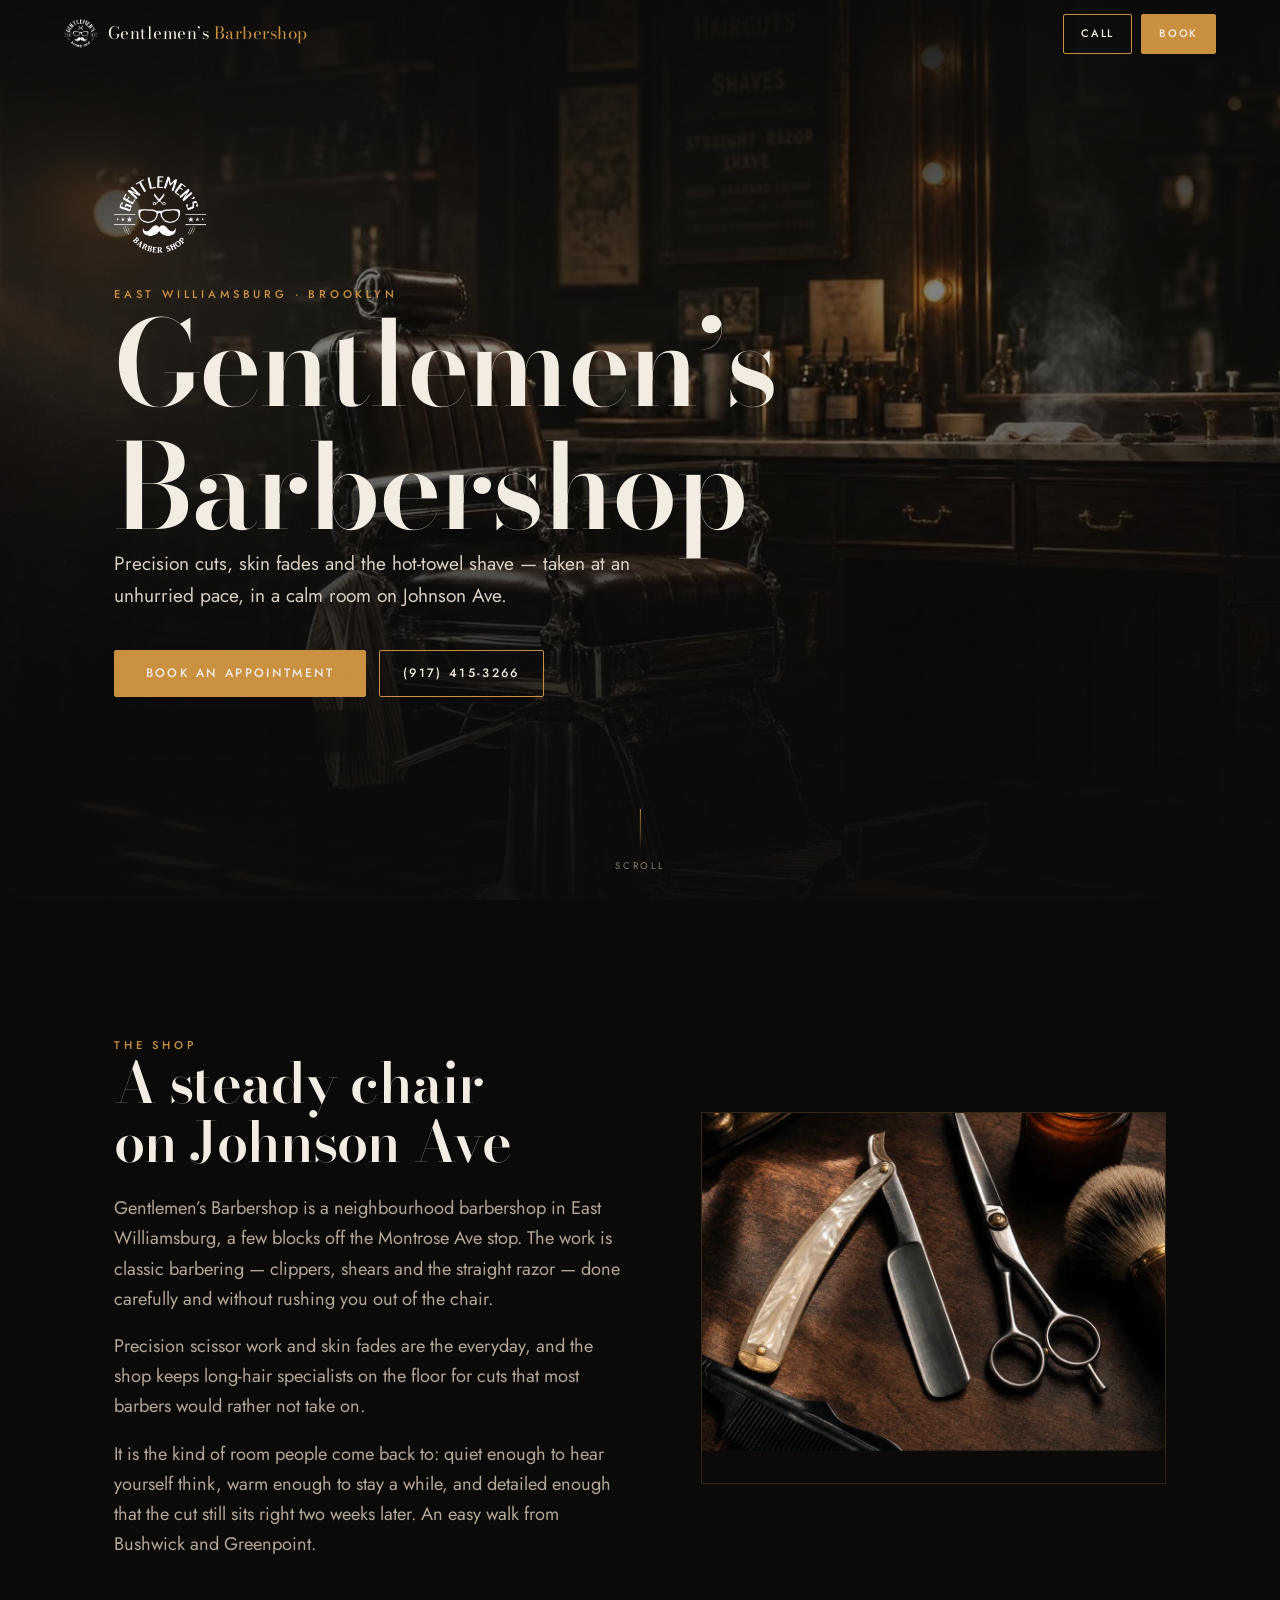
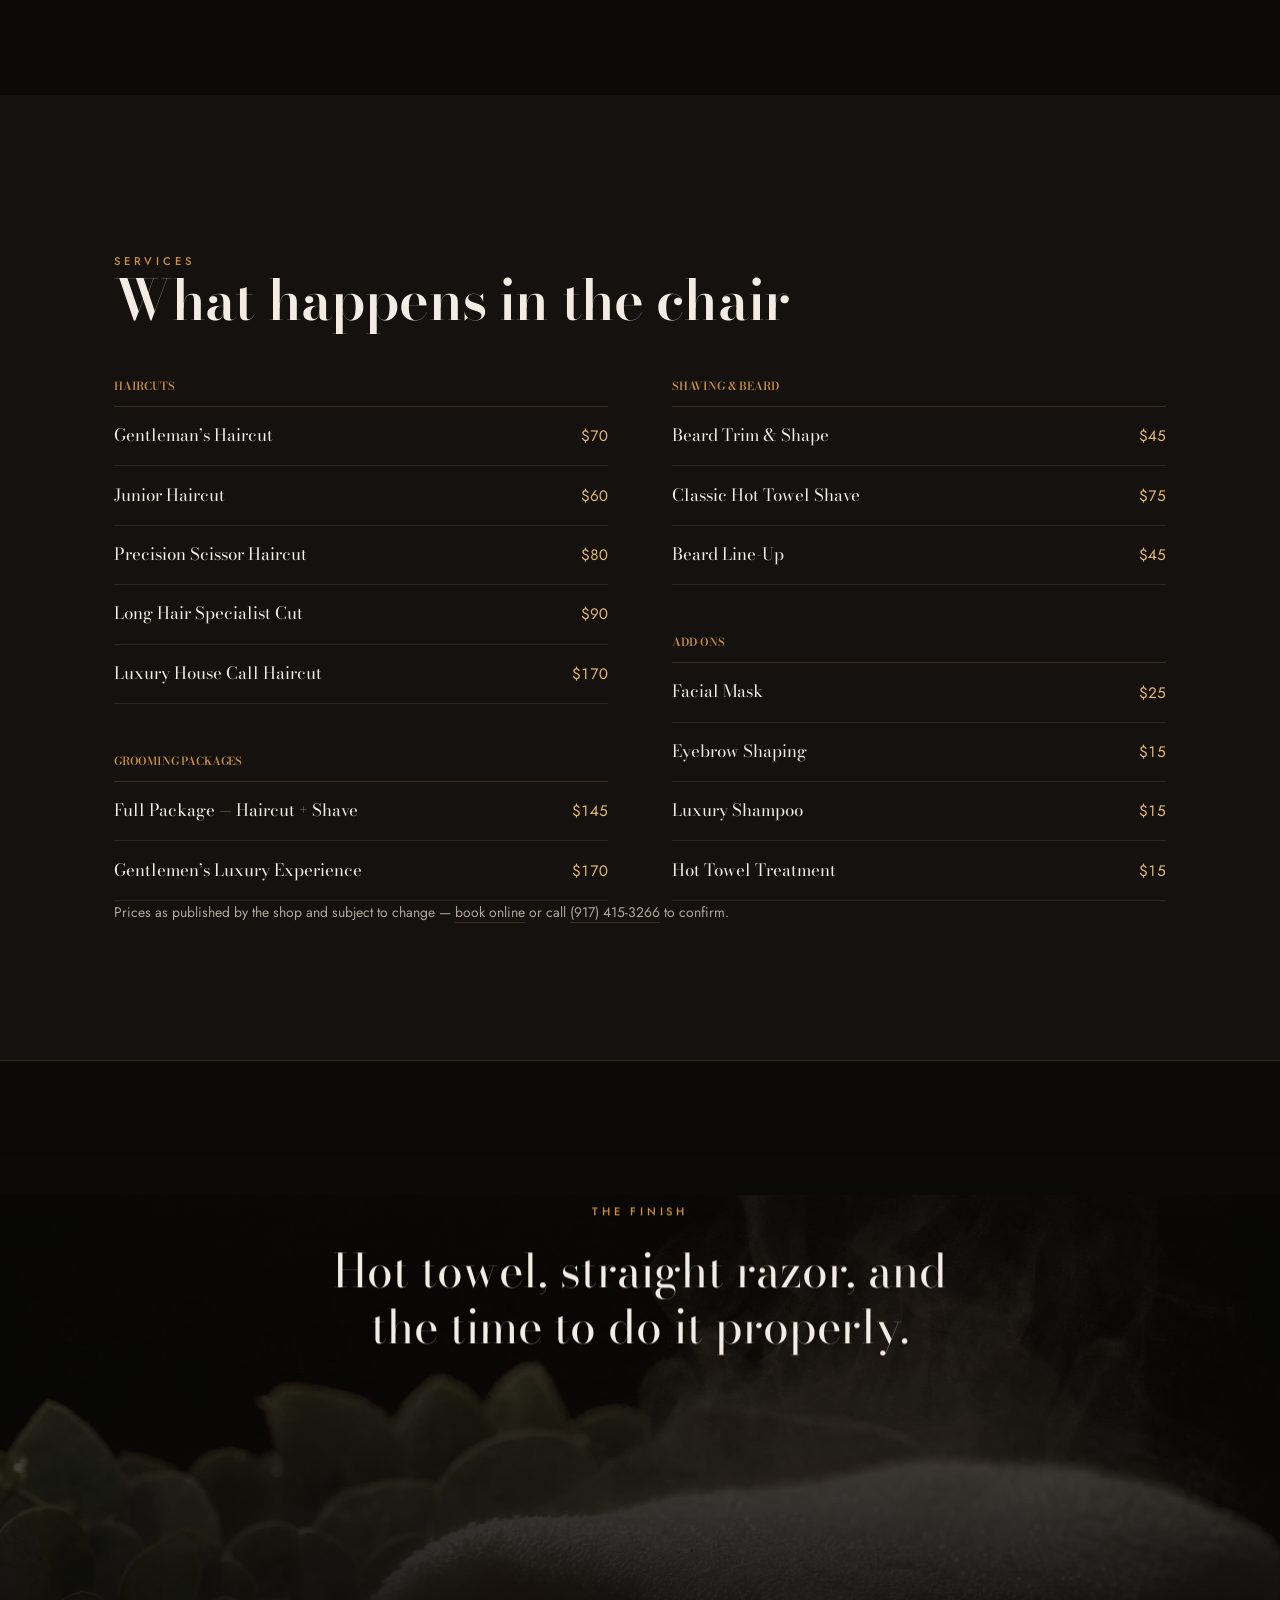
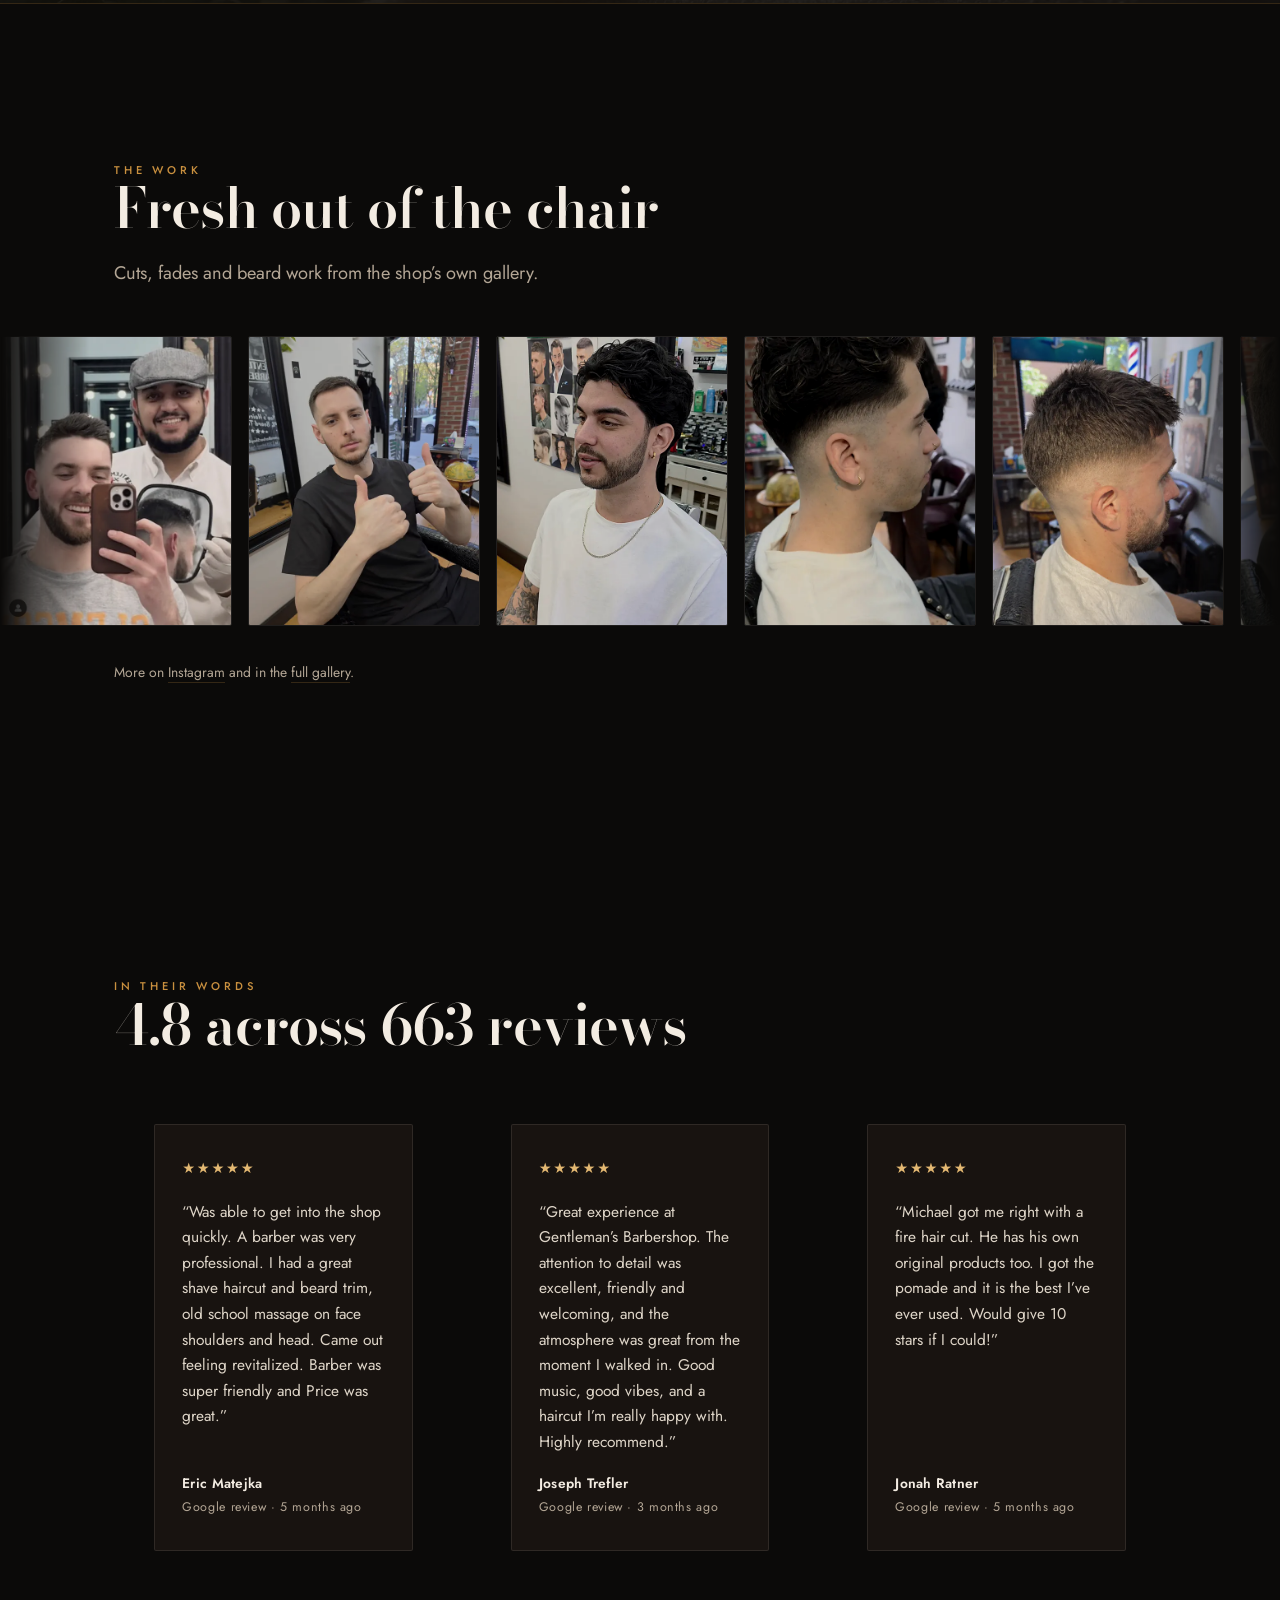
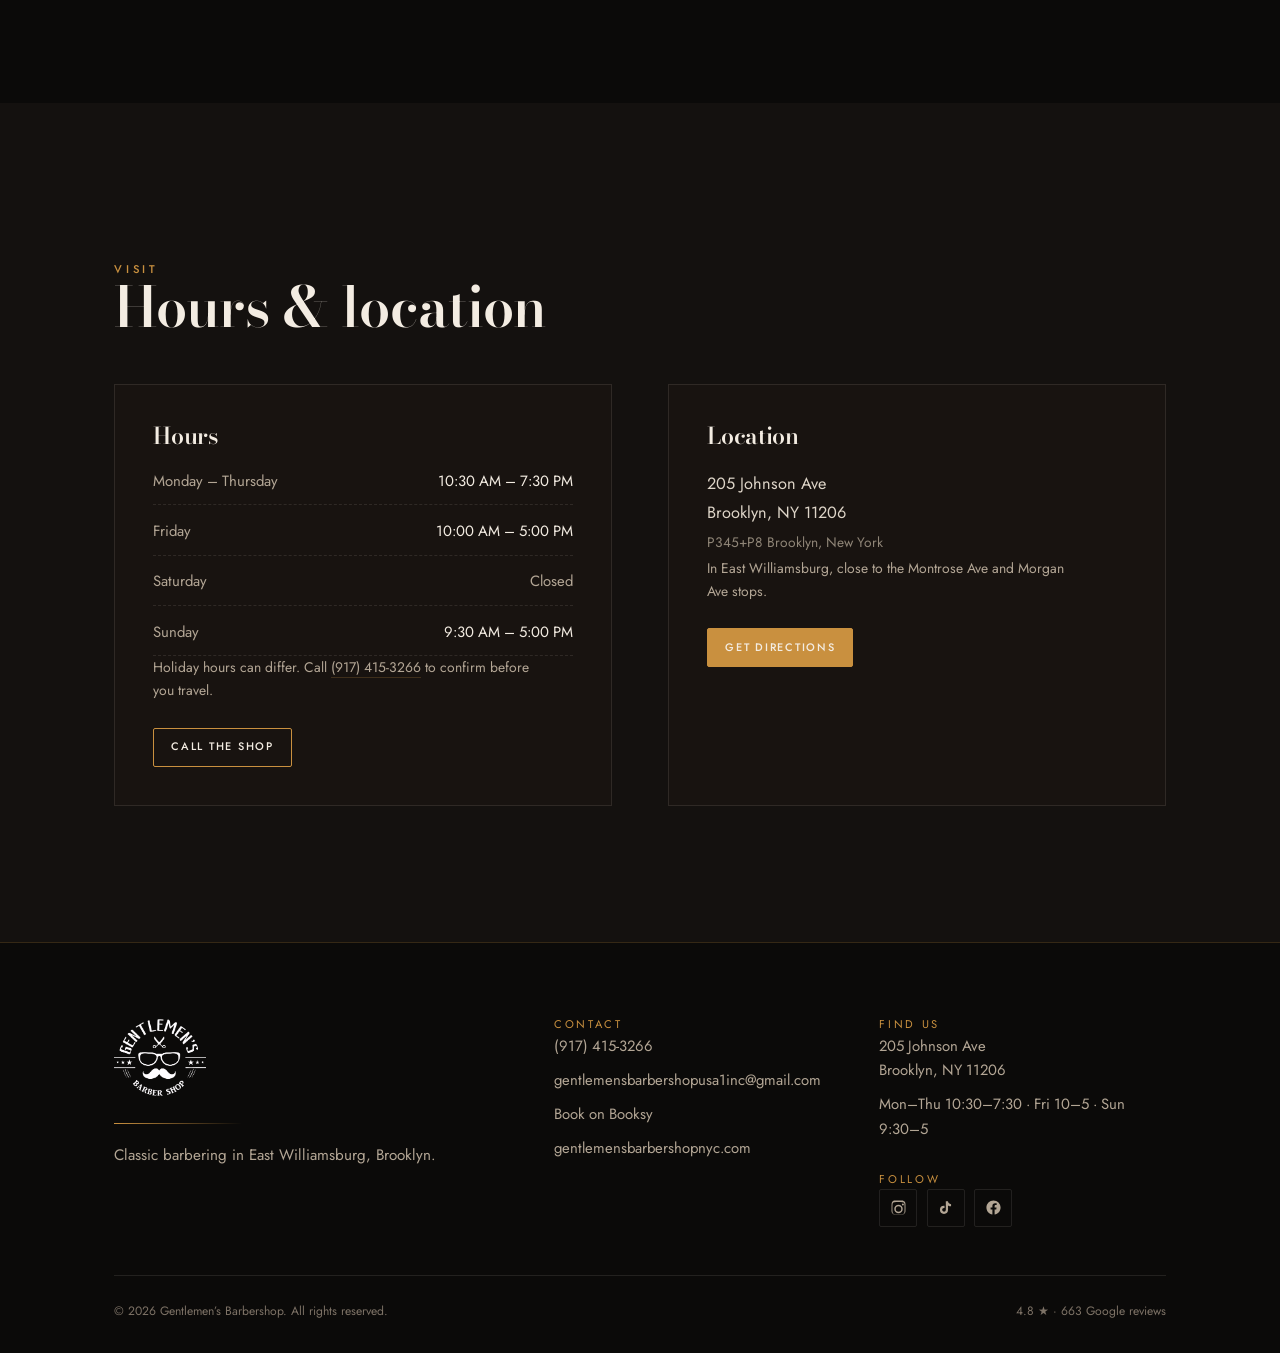
==== commit e5556ea0: "Pack the price menu into two independent columns All four groups shared one grid, so the short Shavi" ====
--- a/index.html
+++ b/index.html
@@ -265,43 +265,50 @@
               <h2 class="gb-h2" id="services-h">What happens in the chair</h2>
             </div>
 
+            <!-- Two independently packed columns rather than one four-cell grid,
+                 so a short group never leaves a hole under itself. Each column
+                 carries seven priced rows, so the two bottoms land level. -->
             <div class="gb-menu">
-              <div class="gb-menu-group gb-reveal">
-                <h3 class="gb-menu-h">Haircuts</h3>
-                <dl class="gb-menu-list">
-                  <div><dt>Gentleman&rsquo;s Haircut</dt><dd>$70</dd></div>
-                  <div><dt>Junior Haircut</dt><dd>$60</dd></div>
-                  <div><dt>Precision Scissor Haircut</dt><dd>$80</dd></div>
-                  <div><dt>Long Hair Specialist Cut</dt><dd>$90</dd></div>
-                  <div><dt>Luxury House Call Haircut</dt><dd>$170</dd></div>
-                </dl>
+              <div class="gb-menu-col">
+                <div class="gb-menu-group gb-reveal">
+                  <h3 class="gb-menu-h">Haircuts</h3>
+                  <dl class="gb-menu-list">
+                    <div><dt>Gentleman&rsquo;s Haircut</dt><dd>$70</dd></div>
+                    <div><dt>Junior Haircut</dt><dd>$60</dd></div>
+                    <div><dt>Precision Scissor Haircut</dt><dd>$80</dd></div>
+                    <div><dt>Long Hair Specialist Cut</dt><dd>$90</dd></div>
+                    <div><dt>Luxury House Call Haircut</dt><dd>$170</dd></div>
+                  </dl>
+                </div>
+
+                <div class="gb-menu-group gb-reveal" data-reveal-delay="180">
+                  <h3 class="gb-menu-h">Grooming Packages</h3>
+                  <dl class="gb-menu-list">
+                    <div><dt>Full Package — Haircut + Shave</dt><dd>$145</dd></div>
+                    <div><dt>Gentlemen&rsquo;s Luxury Experience</dt><dd>$170</dd></div>
+                  </dl>
+                </div>
               </div>
 
-              <div class="gb-menu-group gb-reveal" data-reveal-delay="90">
-                <h3 class="gb-menu-h">Shaving &amp; Beard</h3>
-                <dl class="gb-menu-list">
-                  <div><dt>Beard Trim &amp; Shape</dt><dd>$45</dd></div>
-                  <div><dt>Classic Hot Towel Shave</dt><dd>$75</dd></div>
-                  <div><dt>Beard Line-Up</dt><dd>$45</dd></div>
-                </dl>
-              </div>
-
-              <div class="gb-menu-group gb-reveal" data-reveal-delay="180">
-                <h3 class="gb-menu-h">Grooming Packages</h3>
-                <dl class="gb-menu-list">
-                  <div><dt>Full Package — Haircut + Shave</dt><dd>$145</dd></div>
-                  <div><dt>Gentlemen&rsquo;s Luxury Experience</dt><dd>$170</dd></div>
-                </dl>
-              </div>
-
-              <div class="gb-menu-group gb-reveal" data-reveal-delay="270">
-                <h3 class="gb-menu-h">Add-Ons</h3>
-                <dl class="gb-menu-list">
-                  <div><dt>Facial Mask</dt><dd>$25</dd></div>
-                  <div><dt>Eyebrow Shaping</dt><dd>$15</dd></div>
-                  <div><dt>Luxury Shampoo</dt><dd>$15</dd></div>
-                  <div><dt>Hot Towel Treatment</dt><dd>$15</dd></div>
-                </dl>
+              <div class="gb-menu-col">
+                <div class="gb-menu-group gb-reveal" data-reveal-delay="90">
+                  <h3 class="gb-menu-h">Shaving &amp; Beard</h3>
+                  <dl class="gb-menu-list">
+                    <div><dt>Beard Trim &amp; Shape</dt><dd>$45</dd></div>
+                    <div><dt>Classic Hot Towel Shave</dt><dd>$75</dd></div>
+                    <div><dt>Beard Line-Up</dt><dd>$45</dd></div>
+                  </dl>
+                </div>
+
+                <div class="gb-menu-group gb-reveal" data-reveal-delay="270">
+                  <h3 class="gb-menu-h">Add-Ons</h3>
+                  <dl class="gb-menu-list">
+                    <div><dt>Facial Mask</dt><dd>$25</dd></div>
+                    <div><dt>Eyebrow Shaping</dt><dd>$15</dd></div>
+                    <div><dt>Luxury Shampoo</dt><dd>$15</dd></div>
+                    <div><dt>Hot Towel Treatment</dt><dd>$15</dd></div>
+                  </dl>
+                </div>
               </div>
             </div>
 
--- a/styles.css
+++ b/styles.css
@@ -501,12 +501,21 @@
   margin-top: 3.2rem;
   display: grid;
   gap: clamp(2.2rem, 4vw, 3.2rem) clamp(2rem, 5vw, 4.5rem);
+  align-items: start;
 }
 
 @media (min-width: 760px) {
   .gb-menu {
     grid-template-columns: repeat(2, 1fr);
   }
+}
+
+/* Each column stacks its own groups, so group heights are independent across
+   columns — no stretched row leaving a gap beneath a short group. */
+.gb-menu-col {
+  display: flex;
+  flex-direction: column;
+  gap: clamp(2.2rem, 4vw, 3.2rem);
 }
 
 .gb-menu-h {
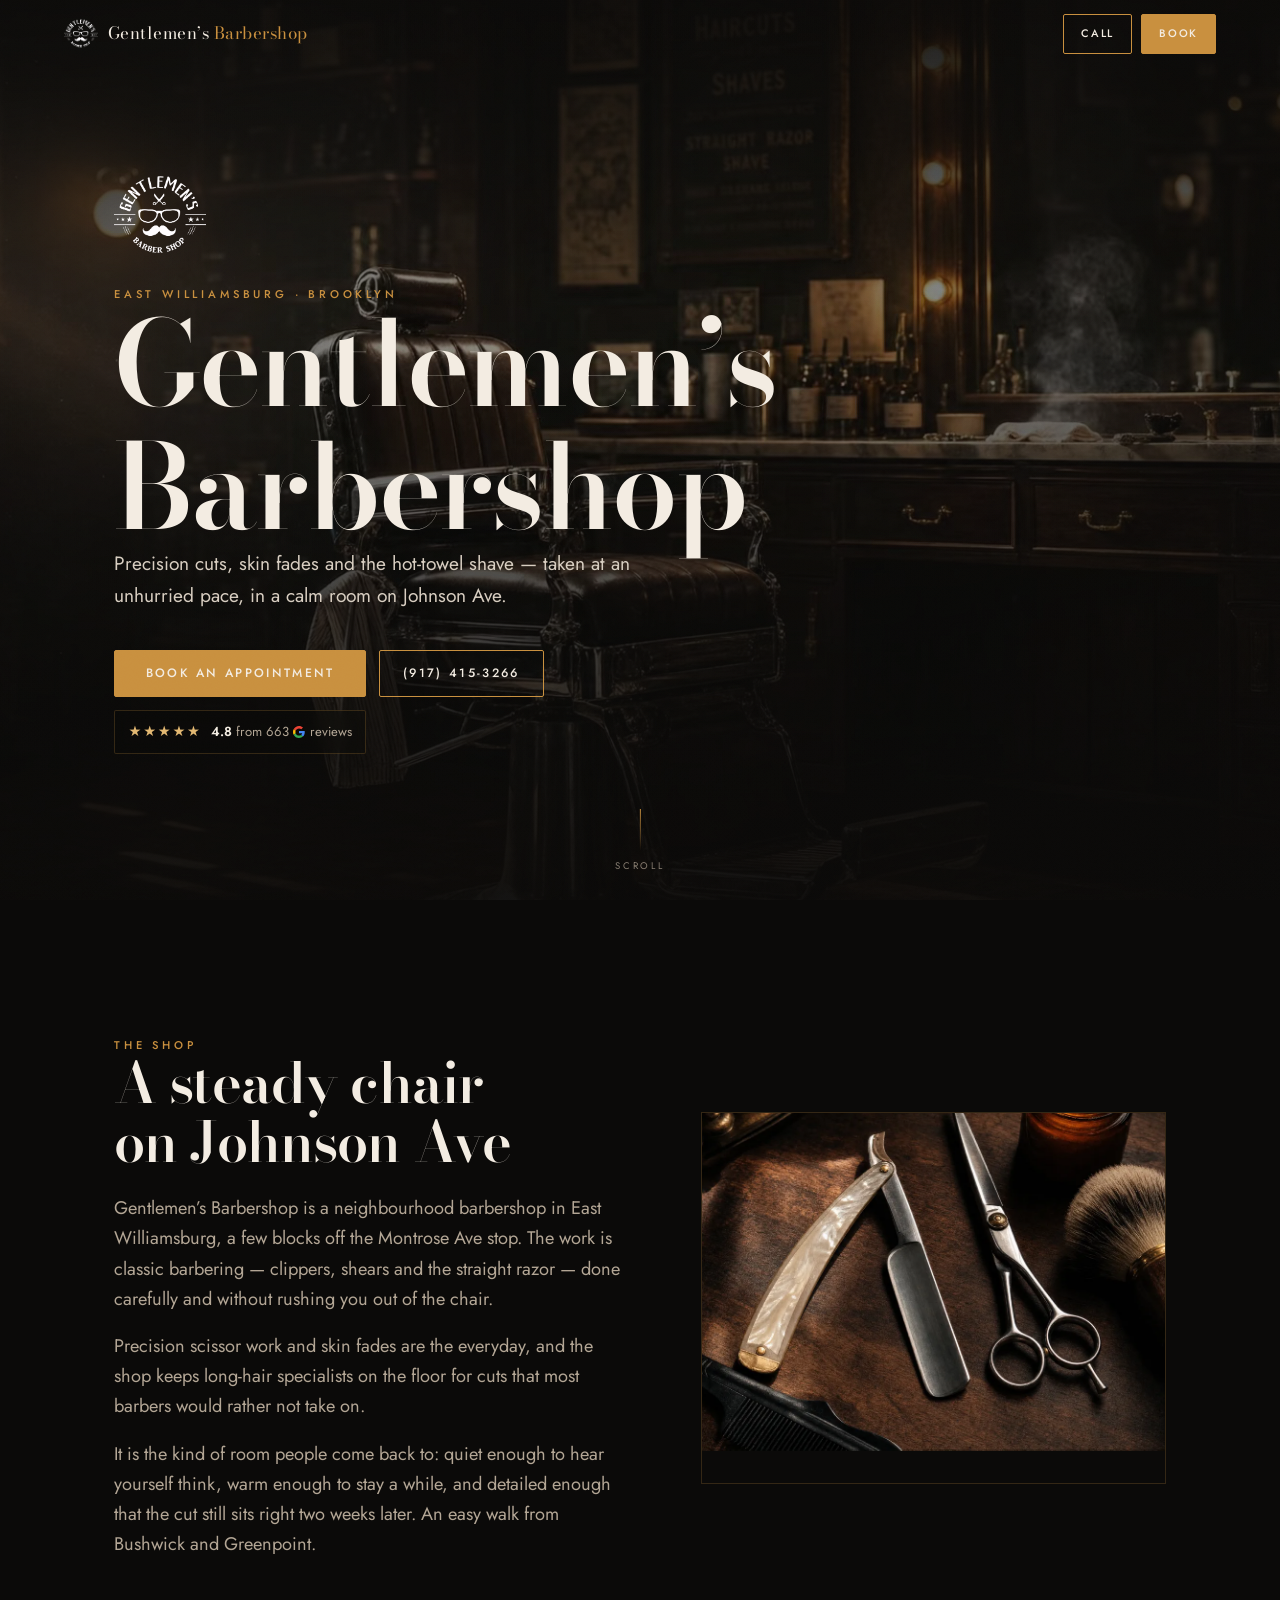
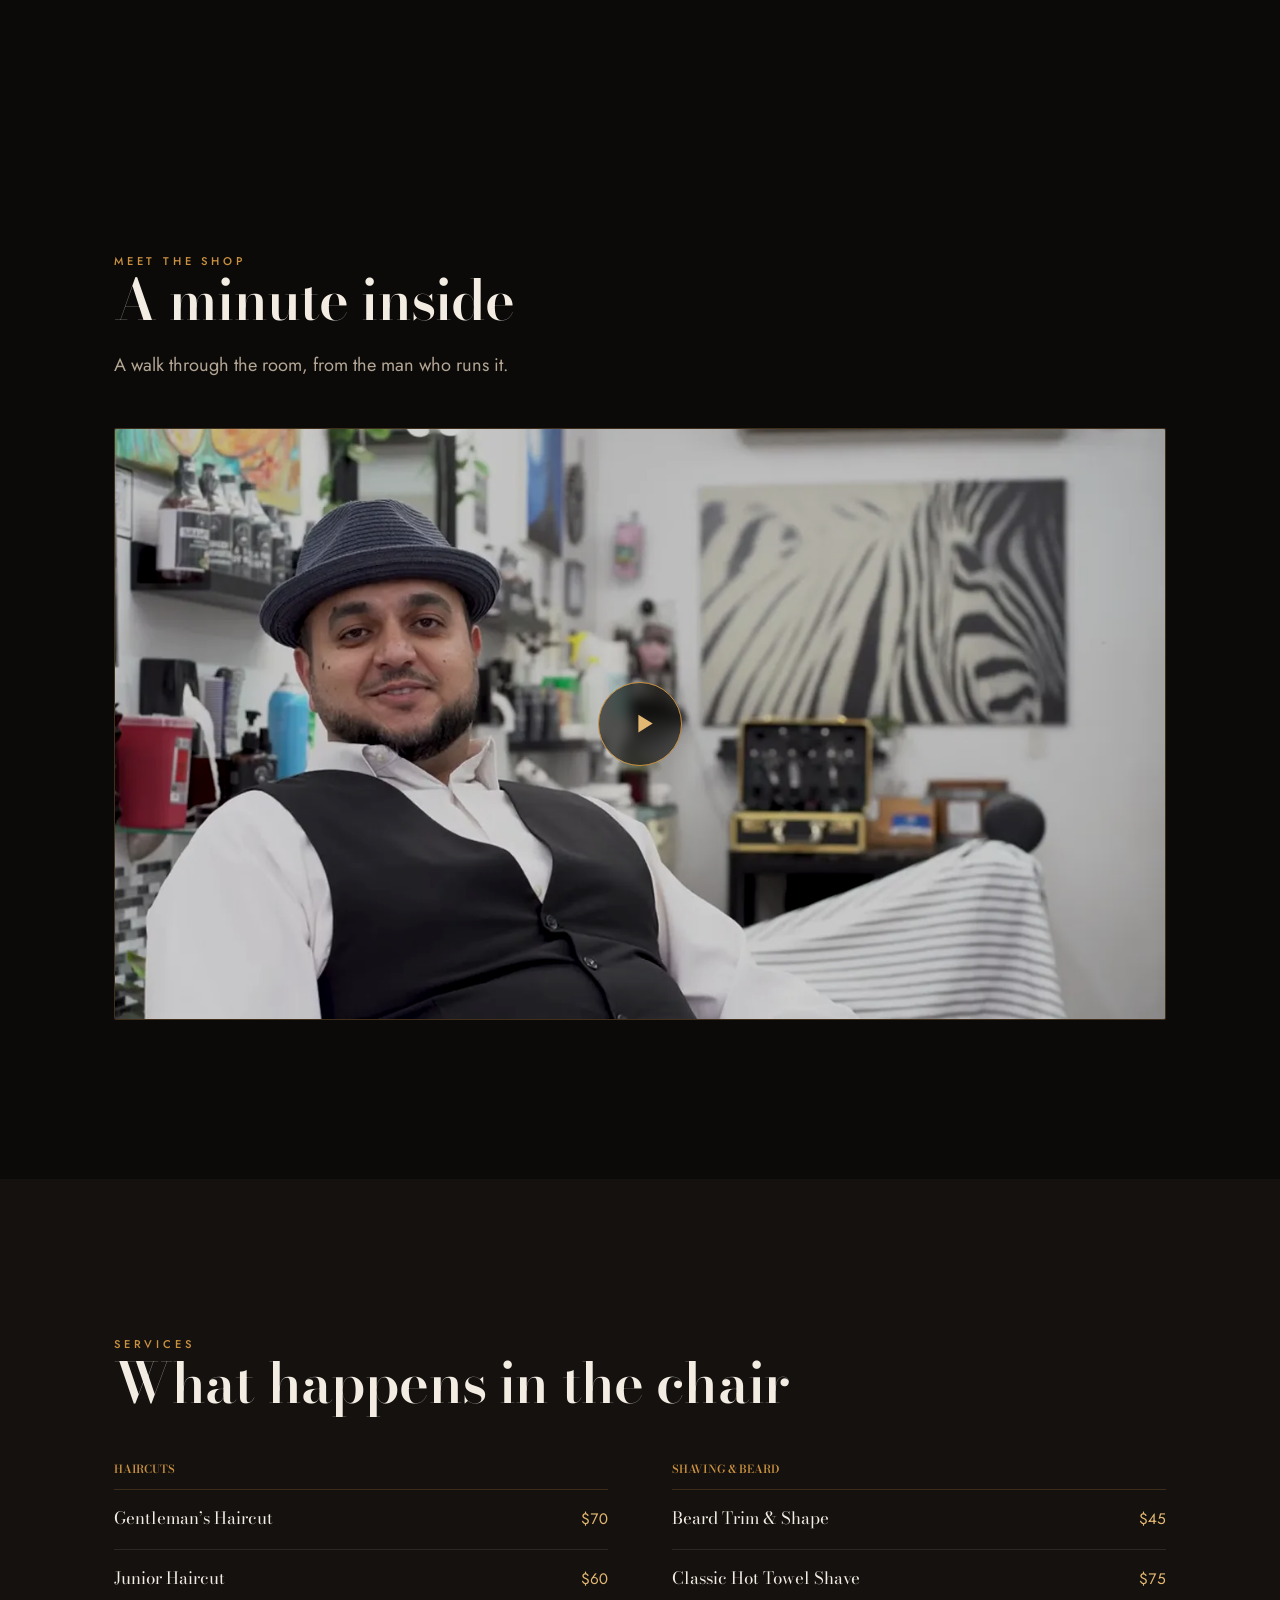
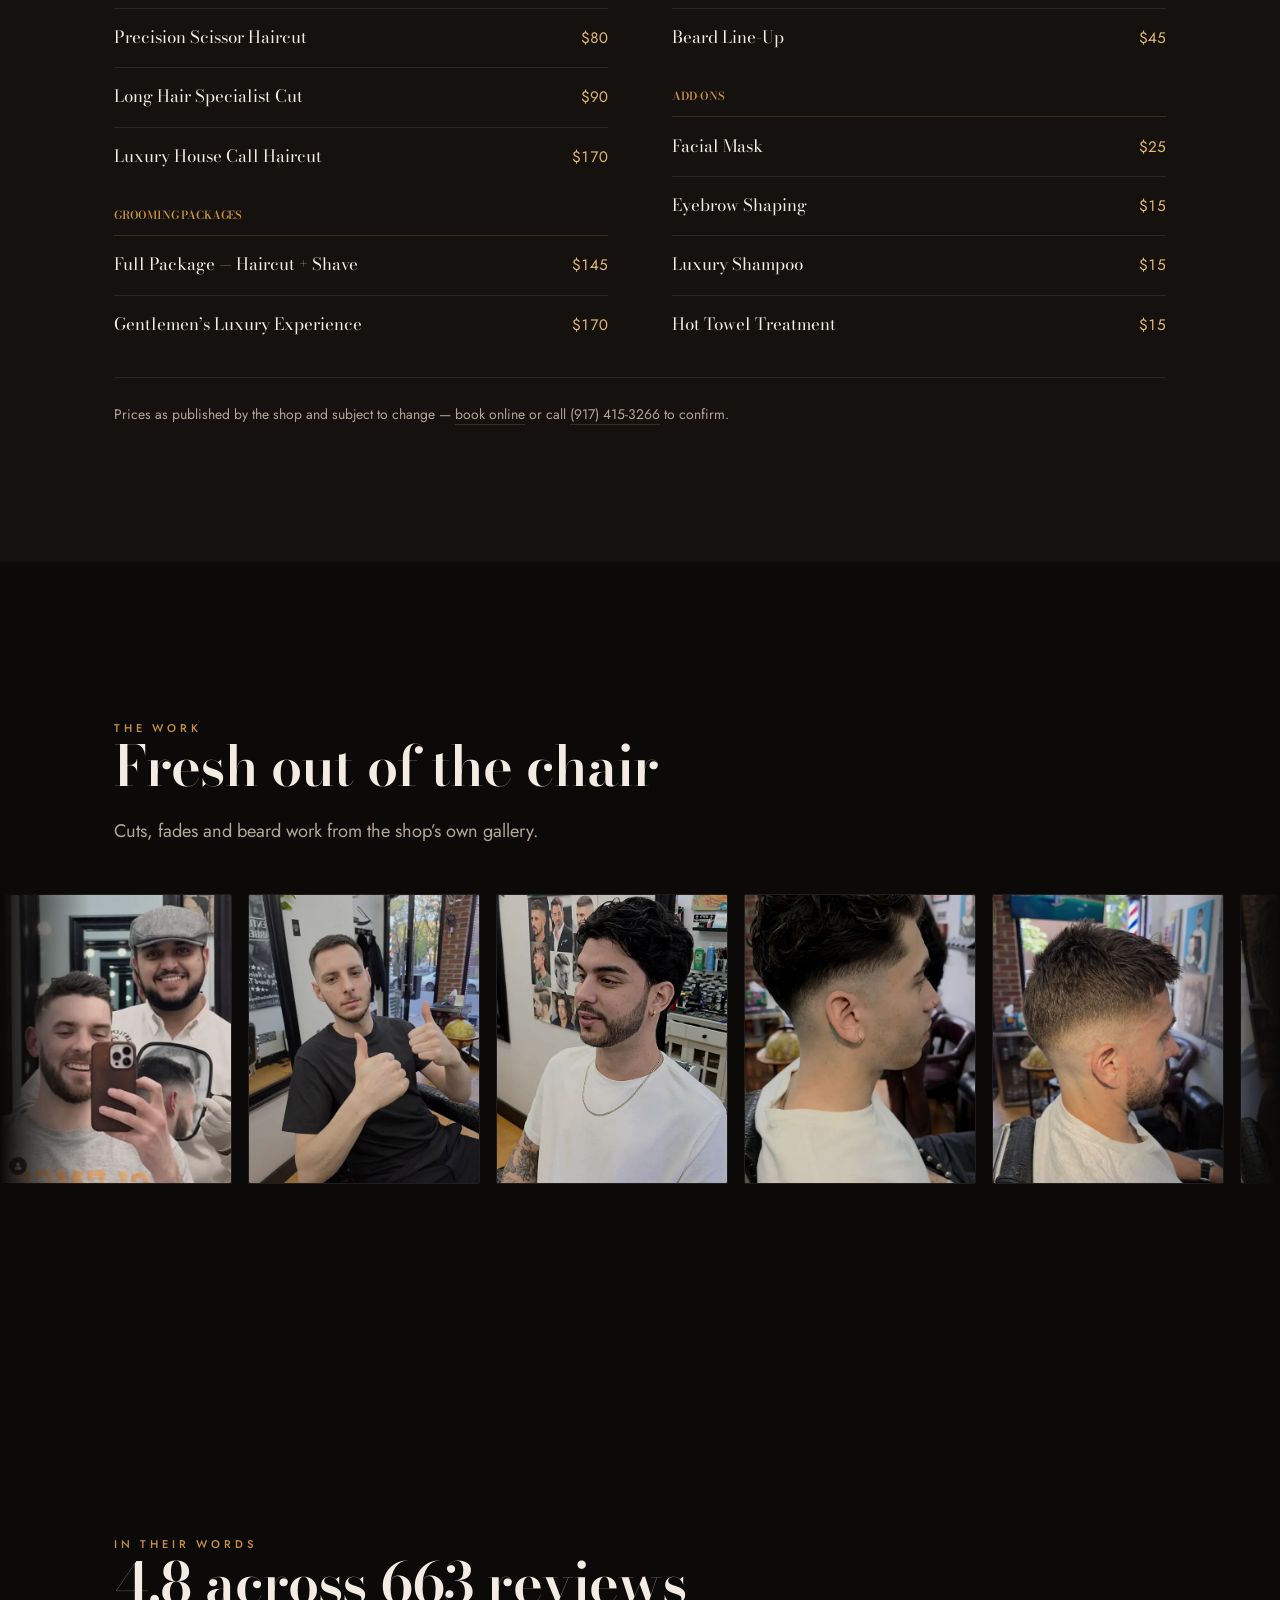
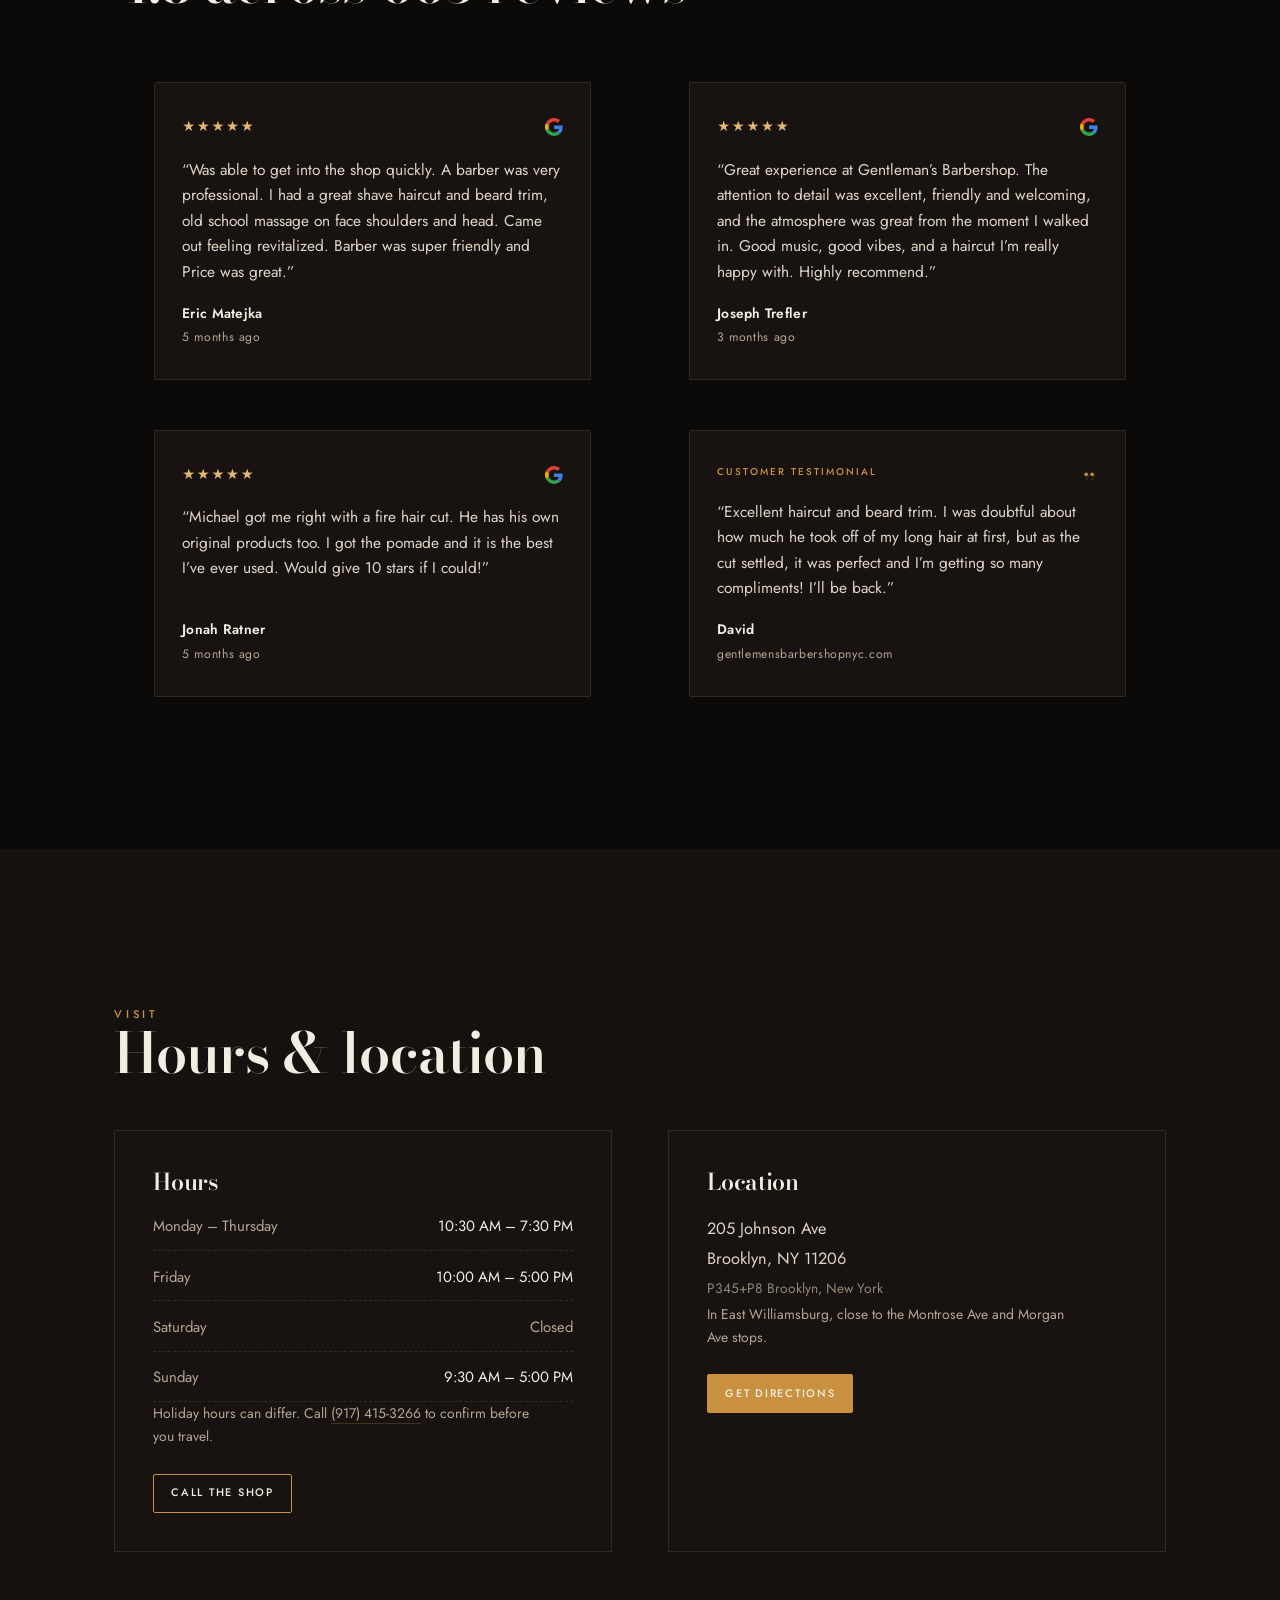
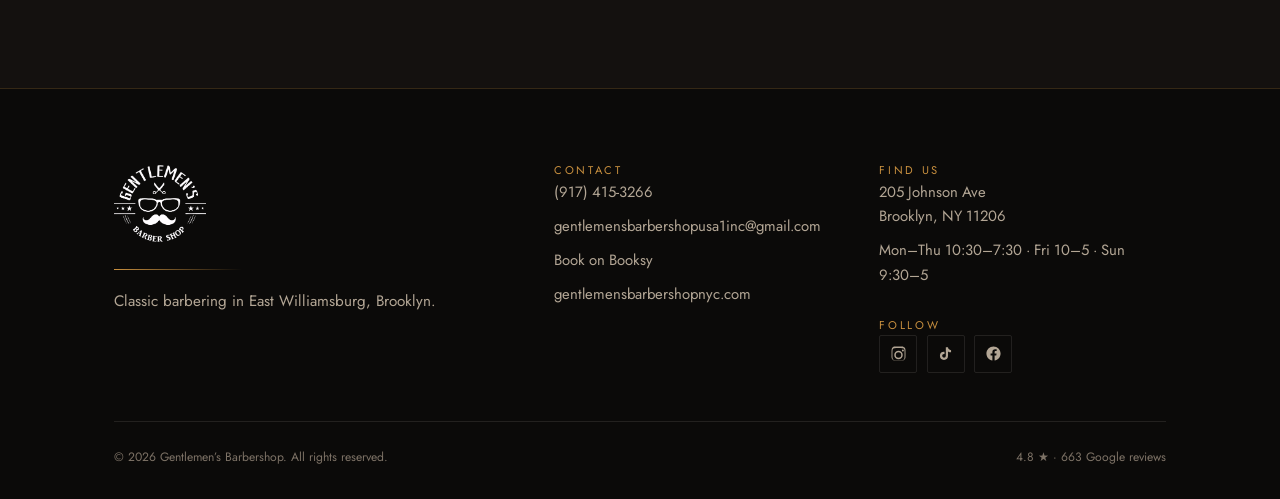
==== commit 6b7fd90e: "Add the owner's video, a fourth review, and rework the review cards - New "Meet the shop" section af" ====
--- a/index.html
+++ b/index.html
@@ -257,6 +257,50 @@
           </div>
         </section>
 
+        <!-- ---------------- the shop on film ---------------- -->
+        <section class="gb-section gb-film-section" aria-labelledby="film-h">
+          <div class="gb-shell">
+            <div class="gb-head gb-reveal">
+              <p class="gb-eyebrow">Meet the shop</p>
+              <h2 class="gb-h2" id="film-h">A minute inside</h2>
+              <p class="gb-lede" style="margin-top: 1.3rem">
+                A walk through the room, from the man who runs it.
+              </p>
+            </div>
+
+            <!-- Click-to-load facade. Nothing is requested from YouTube until
+                 someone presses play — the poster is served from this domain —
+                 so the page costs no third-party JS or cookies on load. -->
+            <div class="gb-film gb-reveal" data-reveal-delay="120">
+              <button
+                class="gb-film-play"
+                type="button"
+                data-video="HdtMlkblghU"
+                aria-label="Play video: Williamsburg's Finest Cuts Are Here — inside Gentlemen's Barbershop"
+              >
+                <img
+                  src="video-poster.webp"
+                  alt="The shop's owner sitting in the barber chair, talking to camera."
+                  width="1280"
+                  height="720"
+                  loading="lazy"
+                  decoding="async"
+                />
+                <span class="gb-film-btn" aria-hidden="true">
+                  <svg viewBox="0 0 24 24" focusable="false"><path fill="currentColor" d="M8 5.14v13.72L19 12z" /></svg>
+                </span>
+              </button>
+            </div>
+
+            <p class="gb-note gb-reveal">
+              Filmed by
+              <a class="gb-link-brass" href="https://www.youtube.com/@mikebak9743" target="_blank" rel="noopener noreferrer">Mike Bak</a>
+              &middot;
+              <a class="gb-link-brass" href="https://youtu.be/HdtMlkblghU" target="_blank" rel="noopener noreferrer">watch on YouTube</a>
+            </p>
+          </div>
+        </section>
+
         <!-- ---------------- services ---------------- -->
         <section class="gb-section gb-section--raise" aria-labelledby="services-h">
           <div class="gb-shell">
@@ -322,26 +366,6 @@
                 >book online</a
               >
               or call <a class="gb-link-brass" href="tel:+19174153266">(917) 415-3266</a> to confirm.
-            </p>
-          </div>
-        </section>
-
-        <!-- ---------------- quote band ---------------- -->
-        <section class="gb-band" data-parallax-root aria-label="The hot towel finish">
-          <div class="gb-band-media" data-parallax="150">
-            <img
-              src="towel.webp"
-              alt="A folded white towel steaming on a brass tray beside a sprig of eucalyptus."
-              width="1600"
-              height="900"
-              loading="lazy"
-              decoding="async"
-            />
-          </div>
-          <div class="gb-shell gb-band-inner" data-parallax="-34">
-            <p class="gb-eyebrow">The Finish</p>
-            <p class="gb-quote" style="margin-top: 1.4rem">
-              Hot towel, straight razor, and the time to do it properly.
             </p>
           </div>
         </section>
@@ -414,35 +438,60 @@
 
             <div class="gb-reviews">
               <figure class="gb-review gb-reveal" data-reveal-delay="0">
-                <p class="gb-stars" aria-hidden="true">&#9733;&#9733;&#9733;&#9733;&#9733;</p>
+                <div class="gb-review-top">
+                  <p class="gb-stars" aria-hidden="true">&#9733;&#9733;&#9733;&#9733;&#9733;</p>
+                  <img class="gb-review-mark" src="google-g.svg" alt="Google" width="18" height="18" />
+                </div>
                 <blockquote>
                   &ldquo;Was able to get into the shop quickly. A barber was very professional. I had
                   a great shave haircut and beard trim, old school massage on face shoulders and
                   head. Came out feeling revitalized. Barber was super friendly and Price was
                   great.&rdquo;
                 </blockquote>
-                <figcaption><b>Eric Matejka</b>Google review &middot; 5 months ago</figcaption>
+                <figcaption><b>Eric Matejka</b><span>5 months ago</span></figcaption>
               </figure>
 
-              <figure class="gb-review gb-reveal" data-reveal-delay="110">
-                <p class="gb-stars" aria-hidden="true">&#9733;&#9733;&#9733;&#9733;&#9733;</p>
+              <figure class="gb-review gb-reveal" data-reveal-delay="90">
+                <div class="gb-review-top">
+                  <p class="gb-stars" aria-hidden="true">&#9733;&#9733;&#9733;&#9733;&#9733;</p>
+                  <img class="gb-review-mark" src="google-g.svg" alt="Google" width="18" height="18" />
+                </div>
                 <blockquote>
                   &ldquo;Great experience at Gentleman&rsquo;s Barbershop. The attention to detail
                   was excellent, friendly and welcoming, and the atmosphere was great from the
                   moment I walked in. Good music, good vibes, and a haircut I&rsquo;m really happy
                   with. Highly recommend.&rdquo;
                 </blockquote>
-                <figcaption><b>Joseph Trefler</b>Google review &middot; 3 months ago</figcaption>
+                <figcaption><b>Joseph Trefler</b><span>3 months ago</span></figcaption>
               </figure>
 
-              <figure class="gb-review gb-reveal" data-reveal-delay="220">
-                <p class="gb-stars" aria-hidden="true">&#9733;&#9733;&#9733;&#9733;&#9733;</p>
+              <figure class="gb-review gb-reveal" data-reveal-delay="180">
+                <div class="gb-review-top">
+                  <p class="gb-stars" aria-hidden="true">&#9733;&#9733;&#9733;&#9733;&#9733;</p>
+                  <img class="gb-review-mark" src="google-g.svg" alt="Google" width="18" height="18" />
+                </div>
                 <blockquote>
                   &ldquo;Michael got me right with a fire hair cut. He has his own original products
                   too. I got the pomade and it is the best I&rsquo;ve ever used. Would give 10 stars
                   if I could!&rdquo;
                 </blockquote>
-                <figcaption><b>Jonah Ratner</b>Google review &middot; 5 months ago</figcaption>
+                <figcaption><b>Jonah Ratner</b><span>5 months ago</span></figcaption>
+              </figure>
+
+              <!-- Fourth is a testimonial the shop publishes on its own site. It
+                   carries no star rating and no date there, so this card shows
+                   neither — a quote mark stands in for the platform badge. -->
+              <figure class="gb-review gb-reveal" data-reveal-delay="270">
+                <div class="gb-review-top">
+                  <p class="gb-review-kicker">Customer testimonial</p>
+                  <span class="gb-review-mark gb-review-quote" aria-hidden="true">&rdquo;</span>
+                </div>
+                <blockquote>
+                  &ldquo;Excellent haircut and beard trim. I was doubtful about how much he took off
+                  of my long hair at first, but as the cut settled, it was perfect and I&rsquo;m
+                  getting so many compliments! I&rsquo;ll be back.&rdquo;
+                </blockquote>
+                <figcaption><b>David</b><span>gentlemensbarbershopnyc.com</span></figcaption>
               </figure>
             </div>
           </div>
--- a/styles.css
+++ b/styles.css
@@ -496,26 +496,33 @@
   color: var(--gb-sand);
 }
 
+.gb-menu + .gb-note {
+  margin-top: 0;
+  padding-top: 1.55rem;
+  border-top: 1px solid var(--gb-line-soft);
+}
+
 /* ---------- price menu ---------- */
 .gb-menu {
   margin-top: 3.2rem;
-  display: grid;
+  margin-bottom: 0;
+  padding-bottom: 2.2rem;
+  display: flex;
+  flex-wrap: wrap;
   gap: clamp(2.2rem, 4vw, 3.2rem) clamp(2rem, 5vw, 4.5rem);
-  align-items: start;
-}
-
-@media (min-width: 760px) {
-  .gb-menu {
-    grid-template-columns: repeat(2, 1fr);
-  }
-}
-
-/* Each column stacks its own groups, so group heights are independent across
-   columns — no stretched row leaving a gap beneath a short group. */
+  align-items: flex-start;
+}
+
 .gb-menu-col {
+  flex: 1 1 16rem;
   display: flex;
   flex-direction: column;
-  gap: clamp(2.2rem, 4vw, 3.2rem);
+  justify-content: flex-start;
+  gap: clamp(1.6rem, 3vw, 2.2rem);
+}
+
+.gb-menu-group {
+  flex: 0 0 auto;
 }
 
 .gb-menu-h {
@@ -543,6 +550,11 @@
   border-bottom: 1px solid var(--gb-line-soft);
 }
 
+.gb-menu-list div:last-child {
+  border-bottom: 0;
+  padding-bottom: 0.2rem;
+}
+
 .gb-menu-list dt {
   font-family: var(--gb-display);
   font-size: 1.06rem;
@@ -555,6 +567,78 @@
   color: var(--gb-brass-bright);
   font-variant-numeric: tabular-nums;
   white-space: nowrap;
+}
+
+/* ---------- the shop on film ---------- */
+.gb-film {
+  position: relative;
+  margin-top: 3rem;
+  aspect-ratio: 16 / 9;
+  overflow: hidden;
+  border: 1px solid var(--gb-line);
+  border-radius: 2px;
+  background: var(--gb-ink-card);
+}
+
+.gb-film iframe,
+.gb-film-play {
+  position: absolute;
+  inset: 0;
+  width: 100%;
+  height: 100%;
+  border: 0;
+}
+
+.gb-film-play {
+  display: block;
+  padding: 0;
+  cursor: pointer;
+}
+
+.gb-film-play img {
+  width: 100%;
+  height: 100%;
+  object-fit: cover;
+  /* Settles the daylight thumbnail into the page; lifts on hover. */
+  filter: saturate(0.85) contrast(1.03) brightness(0.82);
+  transition: filter 0.5s ease, transform 0.9s cubic-bezier(0.22, 1, 0.36, 1);
+}
+
+.gb-film-play:hover img,
+.gb-film-play:focus-visible img {
+  filter: none;
+  transform: scale(1.02);
+}
+
+.gb-film-btn {
+  position: absolute;
+  top: 50%;
+  left: 50%;
+  transform: translate(-50%, -50%);
+  display: grid;
+  place-items: center;
+  width: clamp(60px, 7vw, 84px);
+  aspect-ratio: 1;
+  border-radius: 50%;
+  background: rgba(11, 10, 9, 0.6);
+  border: 1px solid var(--gb-brass);
+  color: var(--gb-brass-bright);
+  backdrop-filter: blur(6px);
+  -webkit-backdrop-filter: blur(6px);
+  transition: background-color 0.35s ease, transform 0.35s ease;
+}
+
+.gb-film-play:hover .gb-film-btn,
+.gb-film-play:focus-visible .gb-film-btn {
+  background: var(--gb-brass);
+  color: #120d06;
+  transform: translate(-50%, -50%) scale(1.06);
+}
+
+.gb-film-btn svg {
+  width: 38%;
+  height: 38%;
+  margin-left: 8%;
 }
 
 /* ---------- quote band (parallax) ---------- */
@@ -682,10 +766,46 @@
   gap: 1.1rem;
 }
 
-@media (min-width: 860px) {
+/* Two across, not four: at four the quotes broke to two or three words a line,
+   which is unreadable. Two columns keep a comfortable measure. */
+@media (min-width: 700px) {
   .gb-reviews {
-    grid-template-columns: repeat(3, 1fr);
-  }
+    grid-template-columns: repeat(2, 1fr);
+  }
+}
+
+/* Stars left, source badge right, sharing one line at the top of the card. */
+.gb-review-top {
+  display: flex;
+  align-items: center;
+  justify-content: space-between;
+  gap: 0.75rem;
+}
+
+.gb-review-mark {
+  width: 18px;
+  height: 18px;
+  flex: none;
+  opacity: 0.95;
+}
+
+/* Stand-in badge for a quote that did not come from a review platform. */
+.gb-review-quote {
+  display: grid;
+  place-items: center;
+  font-family: var(--gb-display);
+  font-size: 1.9rem;
+  line-height: 1;
+  color: var(--gb-brass);
+  transform: translateY(0.22em);
+}
+
+.gb-review-kicker {
+  font-size: 0.62rem;
+  letter-spacing: 0.2em;
+  text-transform: uppercase;
+  color: var(--gb-brass);
+  font-weight: 500;
 }
 
 .gb-review {
@@ -728,6 +848,14 @@
   letter-spacing: 0.02em;
   margin-bottom: 0.15rem;
   font-size: 0.86rem;
+}
+
+/* Name on its own line, when/where on the line beneath it. */
+.gb-review figcaption span {
+  display: block;
+  font-size: 0.76rem;
+  color: var(--gb-sand);
+  overflow-wrap: anywhere;
 }
 
 /* ---------- visit (hours + location) ---------- */
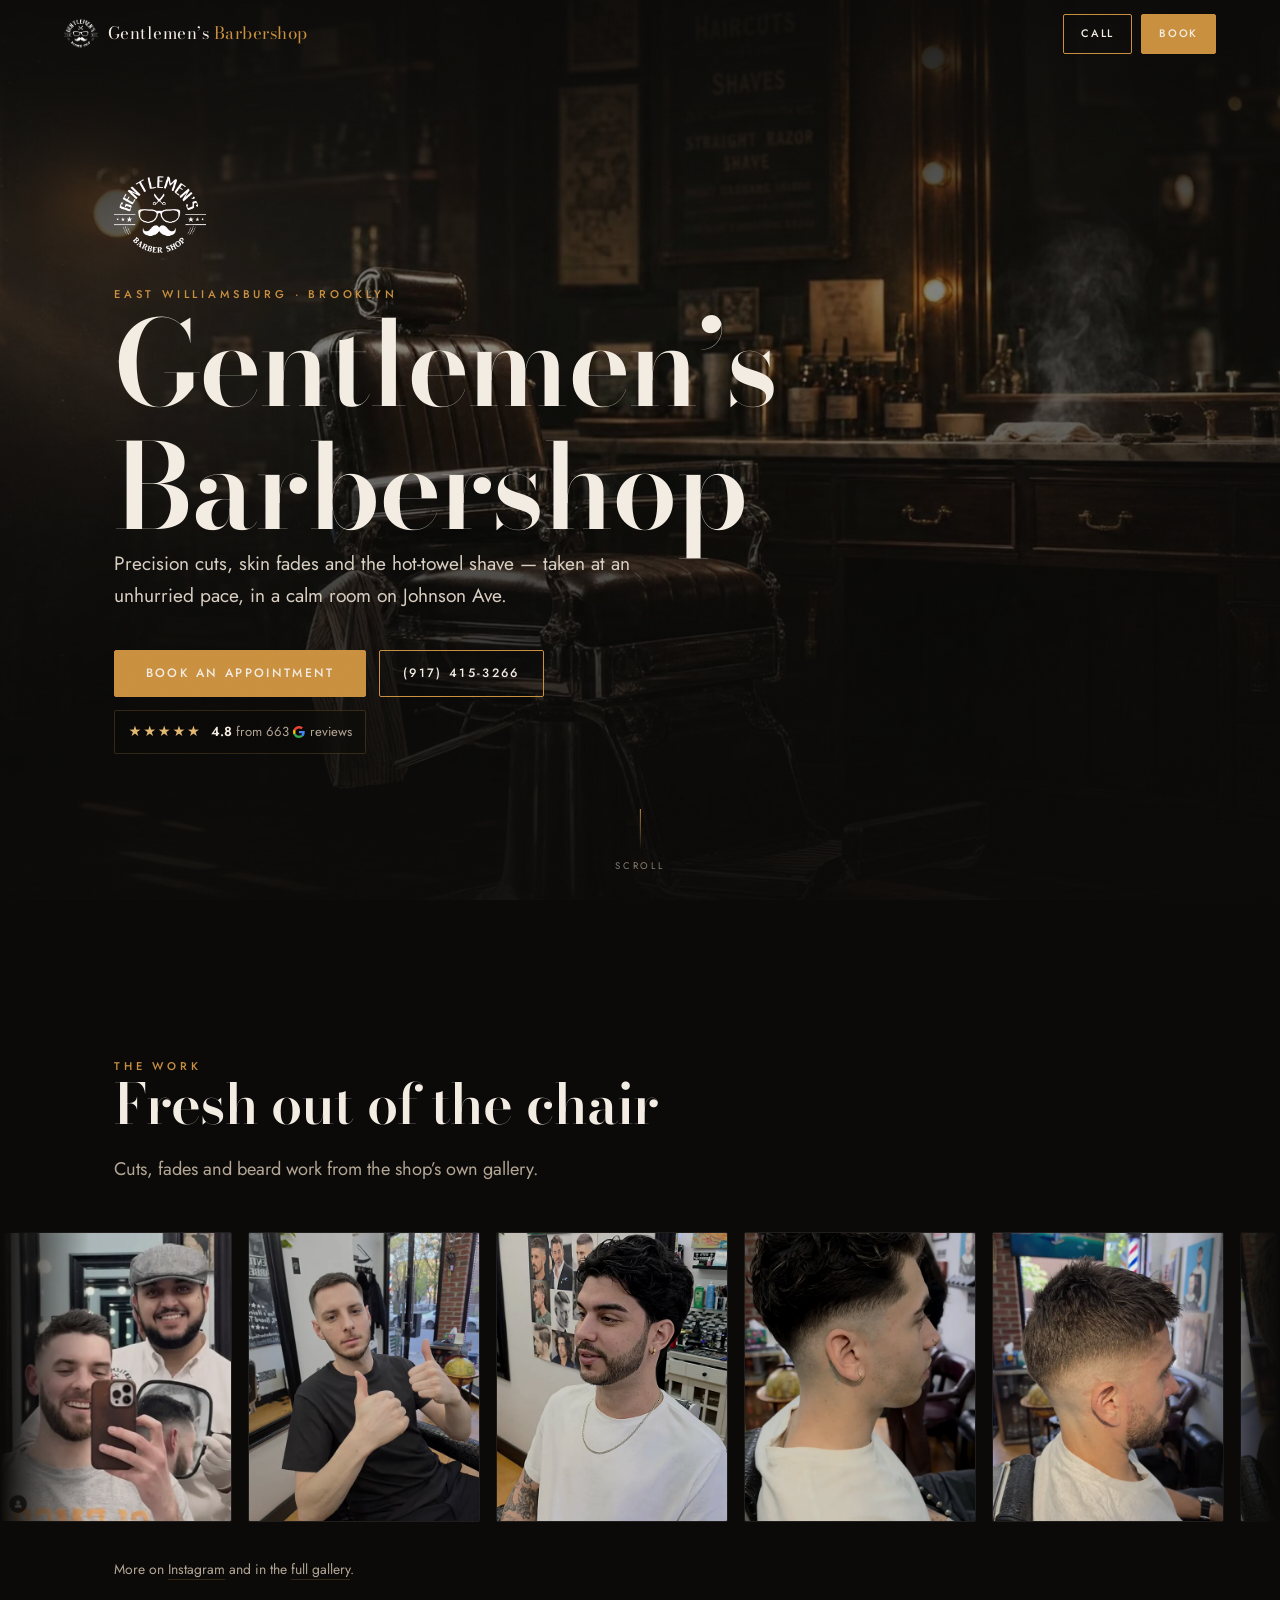
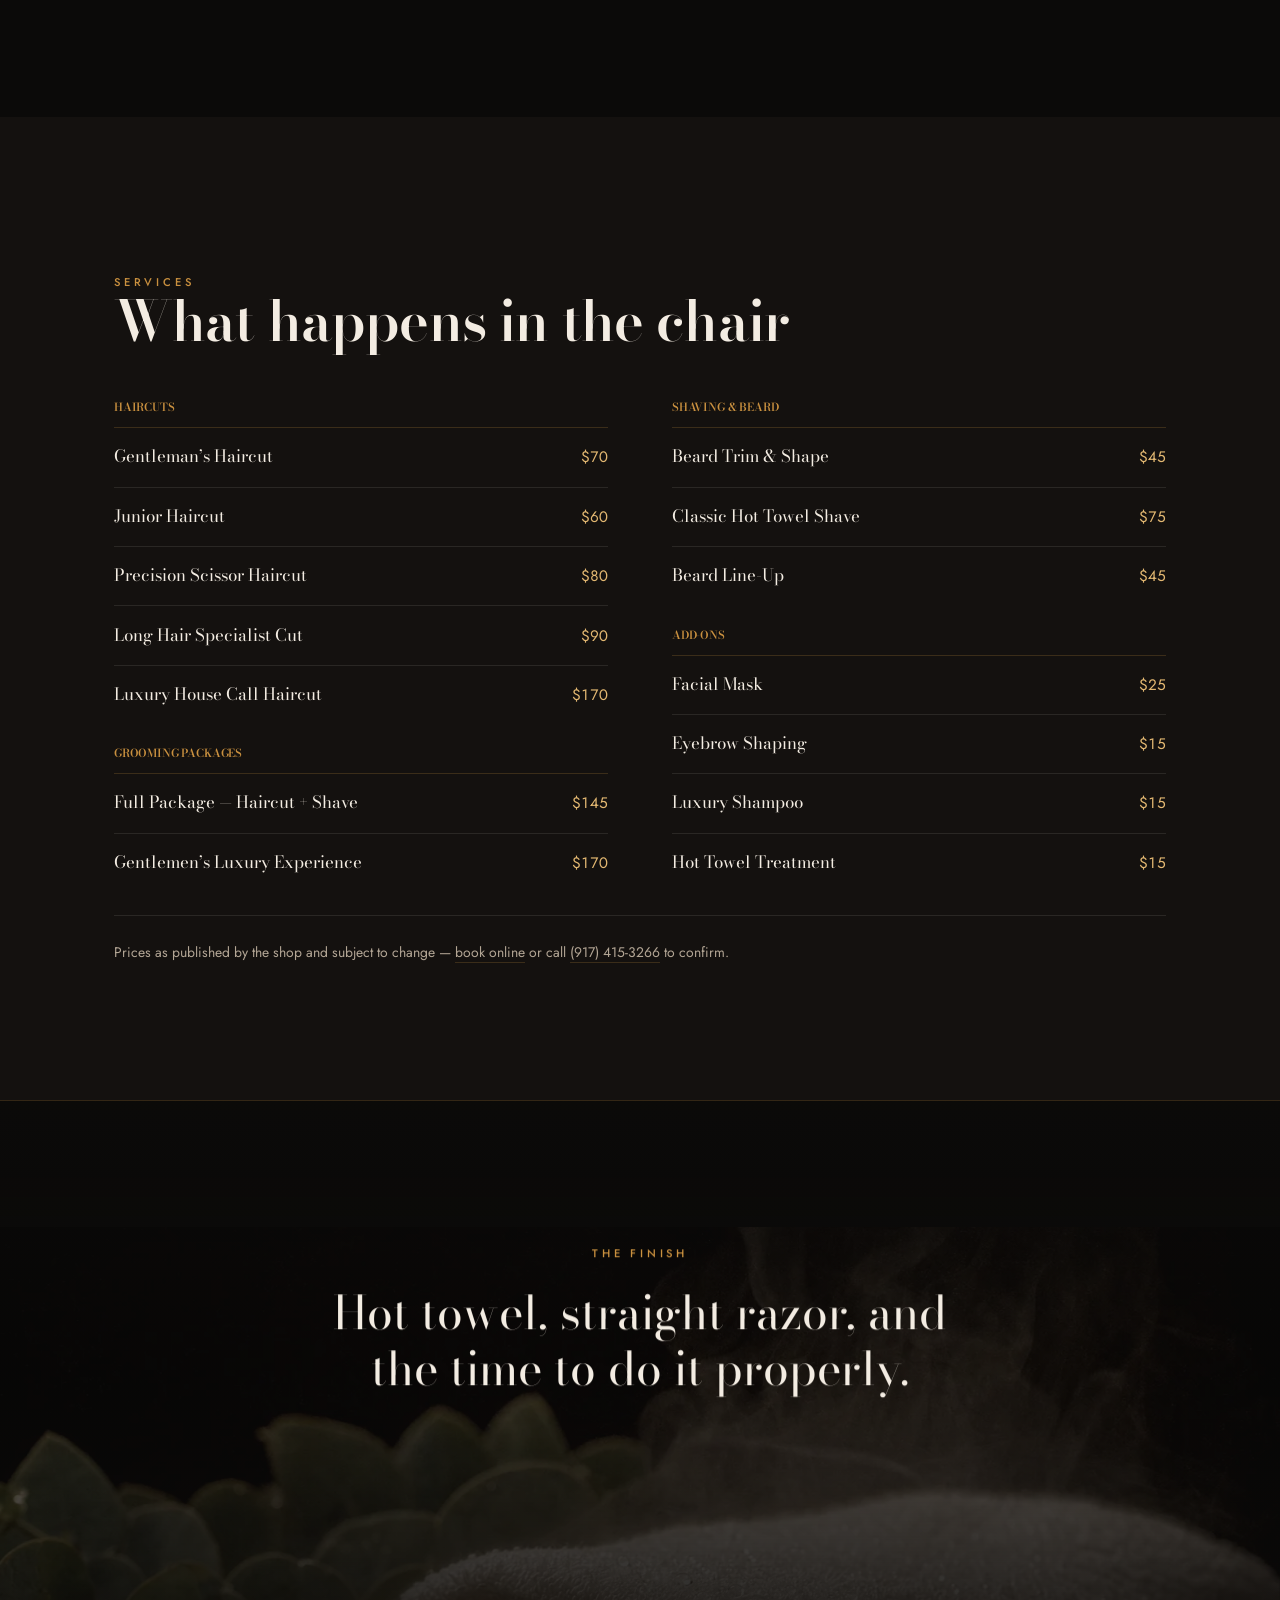
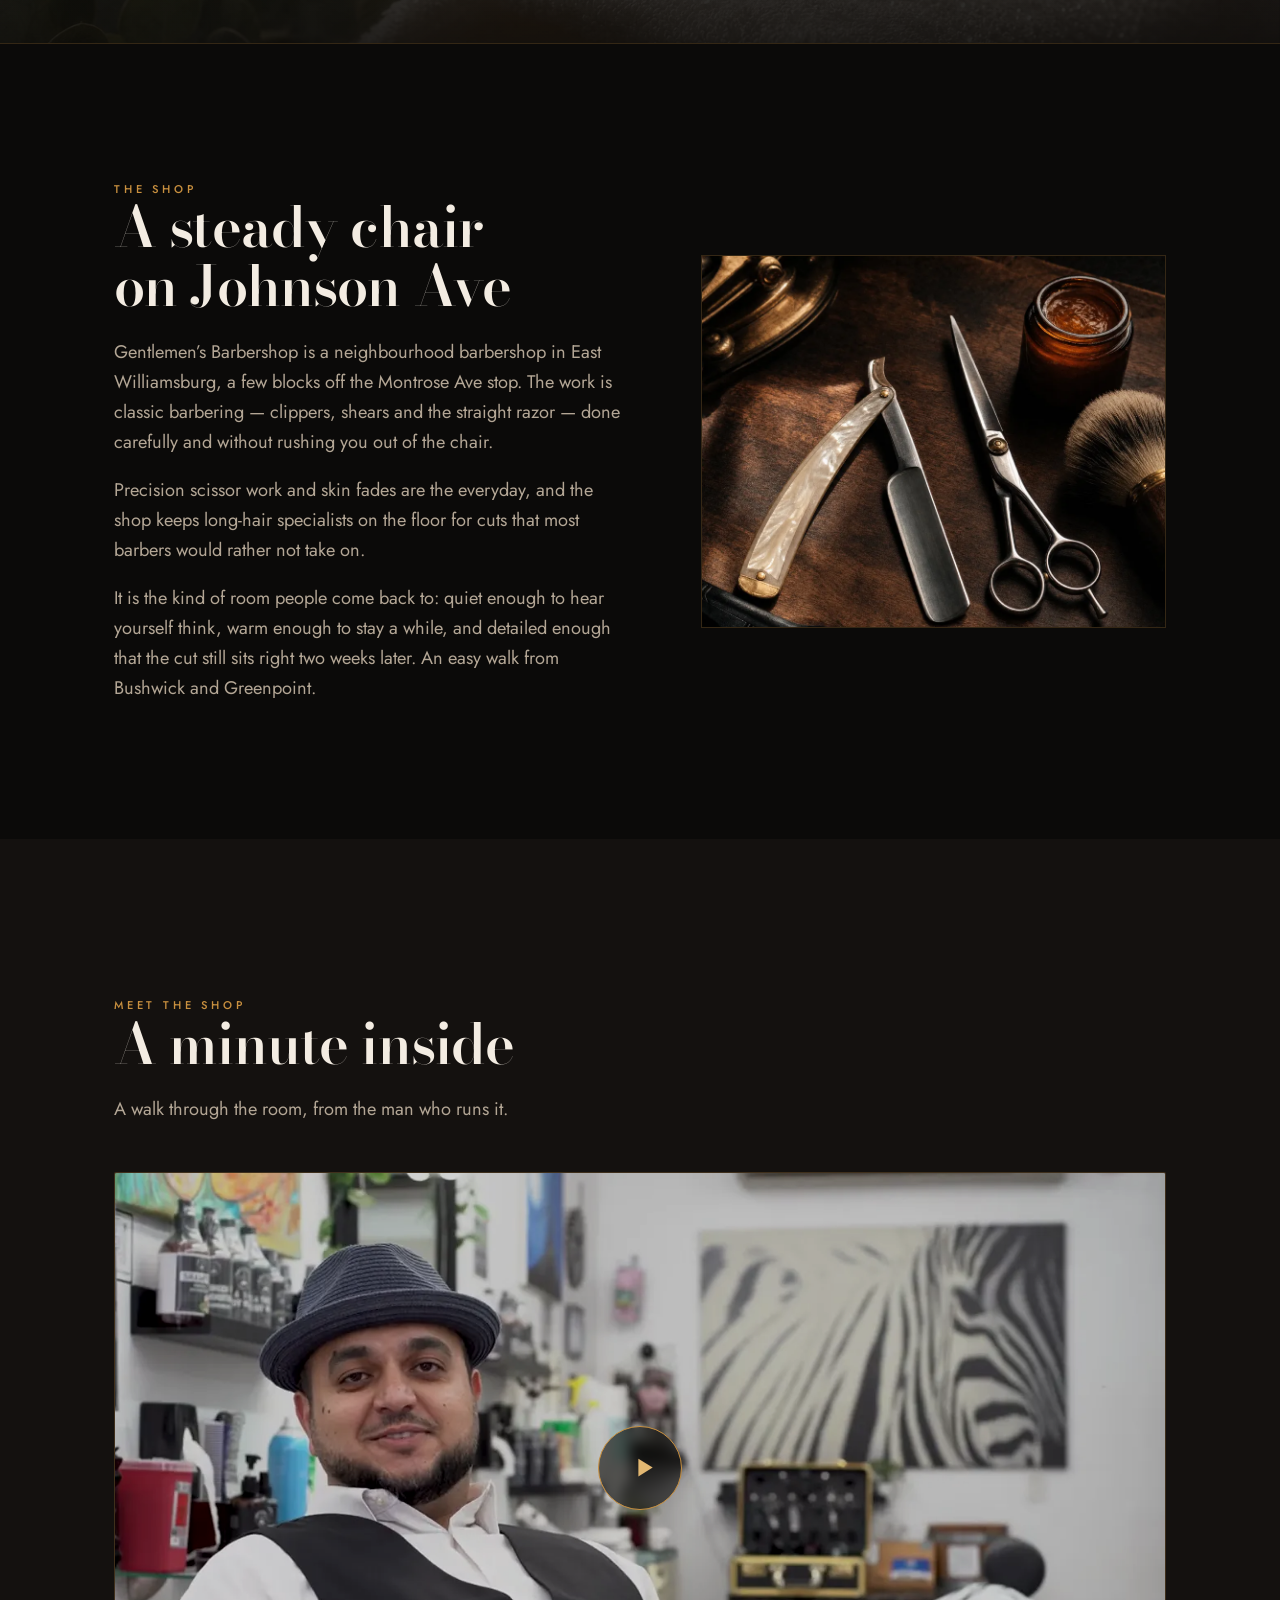
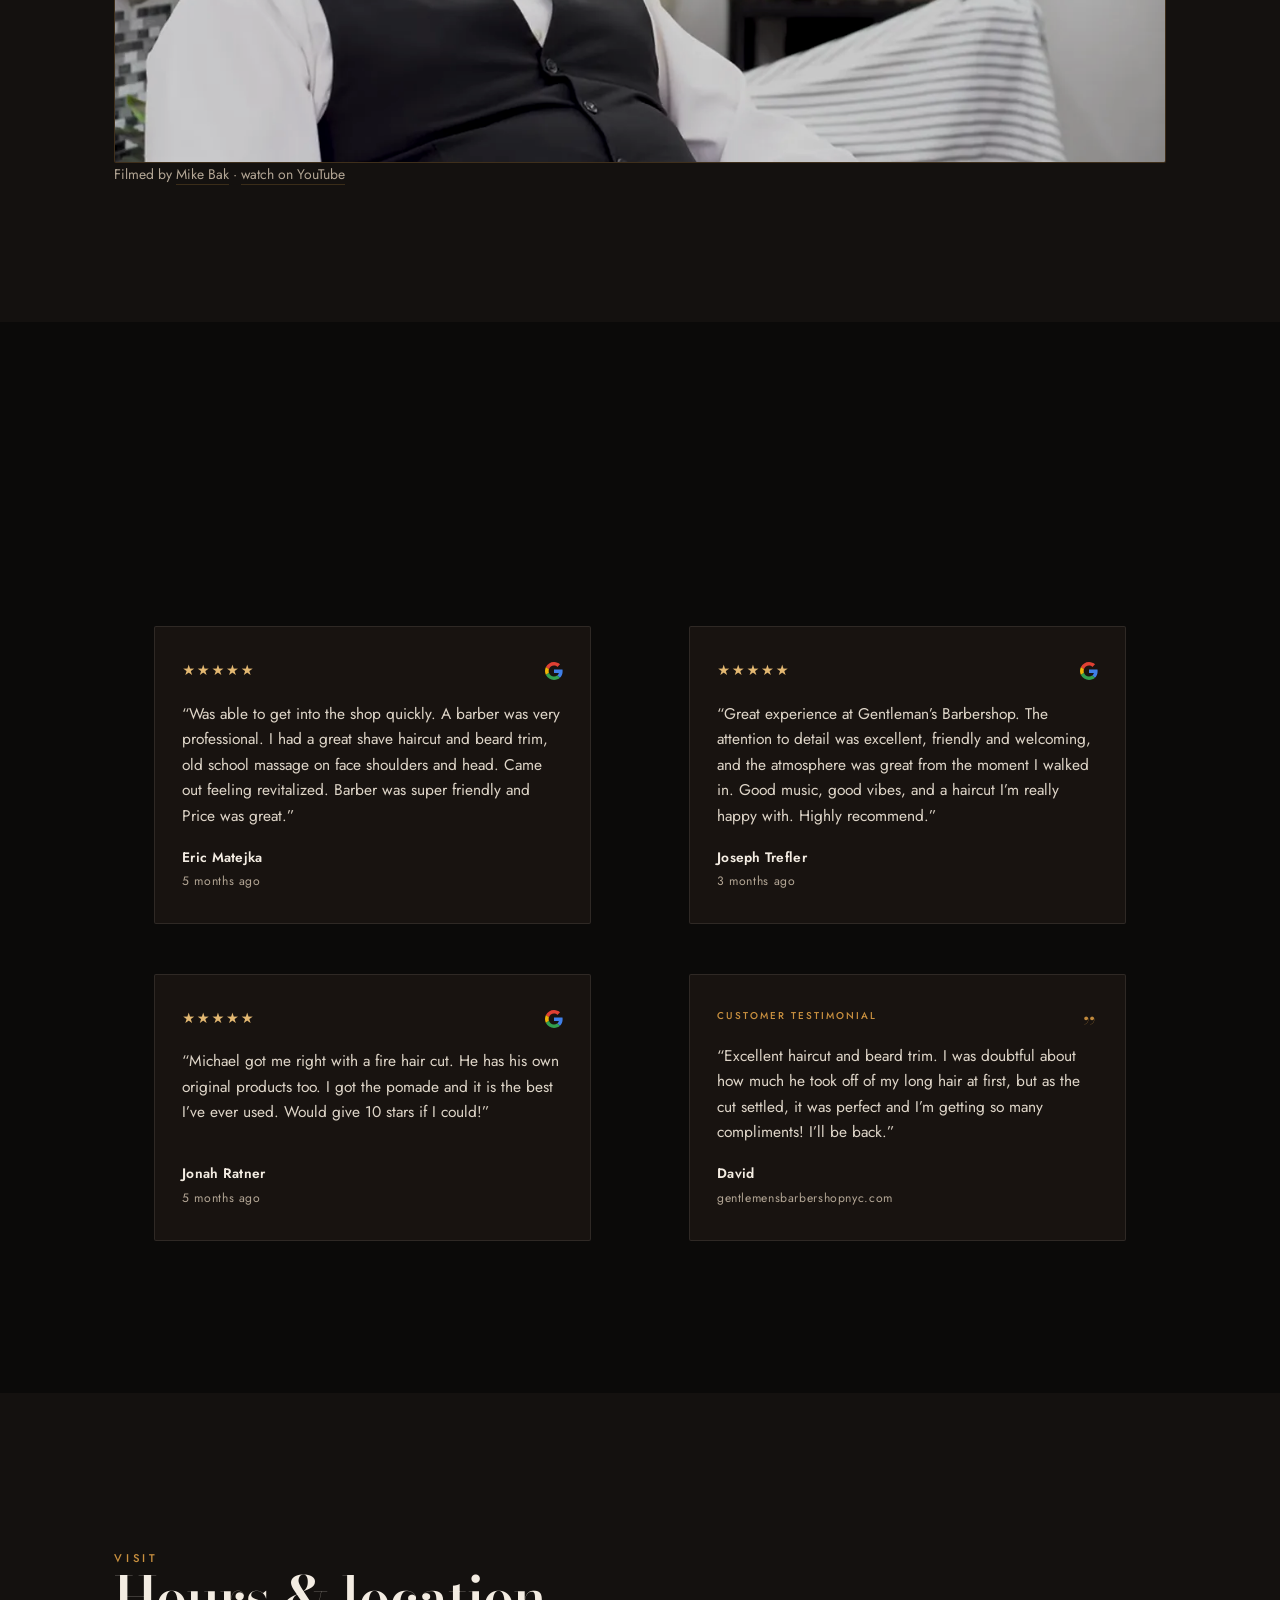
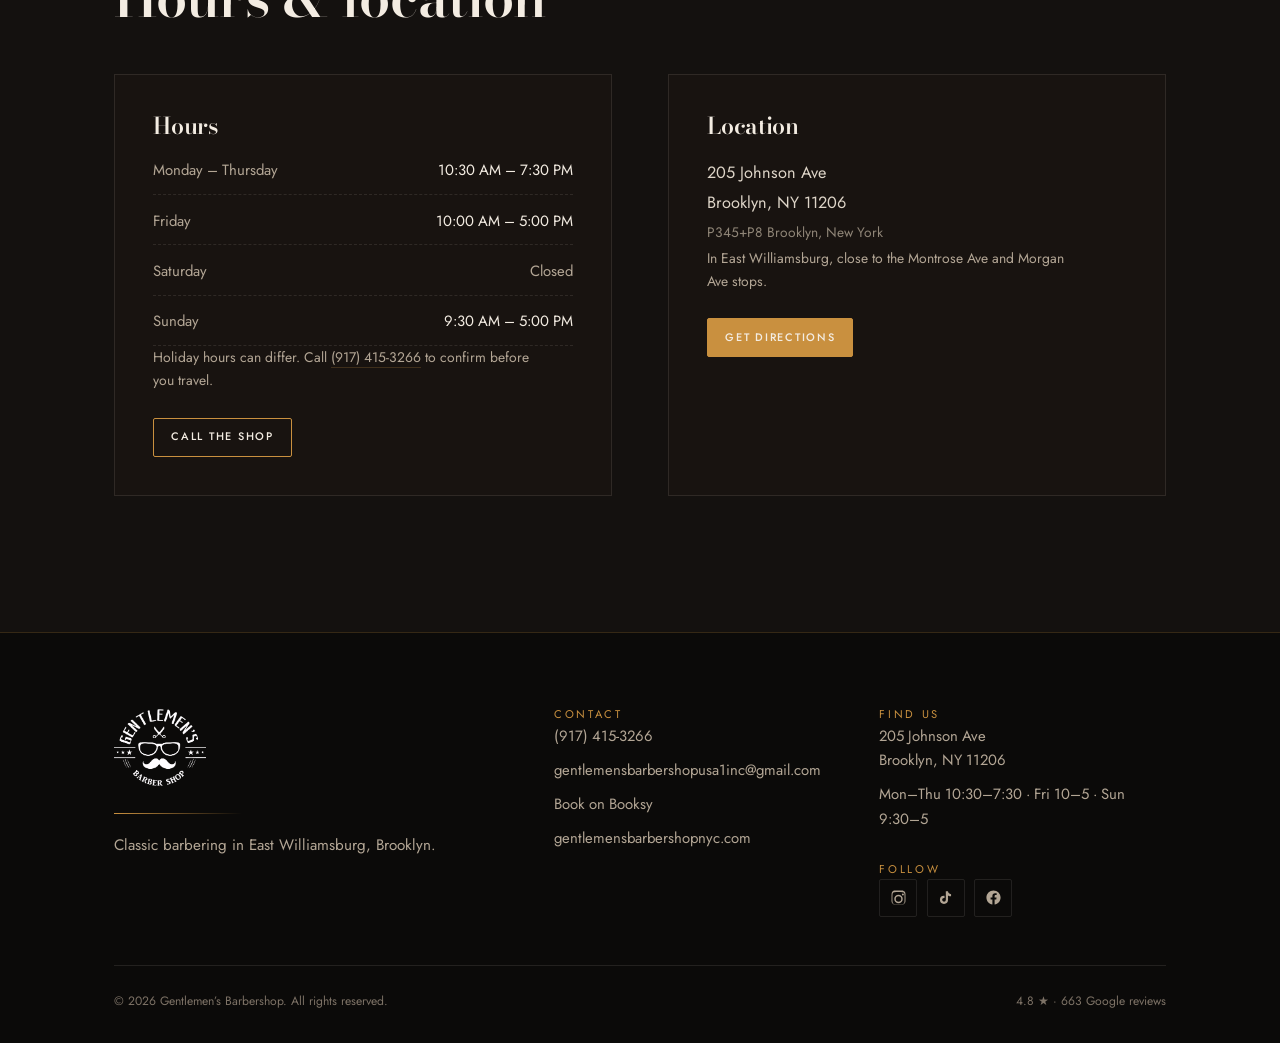
==== commit e3214f28: "Reorder the page: work, services, shop, reviews, visit Requested order is Hero > The Work > Services" ====
--- a/index.html
+++ b/index.html
@@ -217,160 +217,7 @@
           <p class="gb-scrollcue" aria-hidden="true"><i></i>Scroll</p>
         </section>
 
-        <!-- ---------------- about ---------------- -->
-        <section class="gb-section" aria-labelledby="about-h">
-          <div class="gb-shell gb-about" data-parallax-root>
-            <div class="gb-reveal">
-              <p class="gb-eyebrow">The Shop</p>
-              <h2 class="gb-h2" id="about-h">A steady chair on Johnson Ave</h2>
-              <p class="gb-lede" style="margin-top: 1.4rem">
-                Gentlemen&rsquo;s Barbershop is a neighbourhood barbershop in East Williamsburg, a
-                few blocks off the Montrose Ave stop. The work is classic barbering — clippers,
-                shears and the straight razor — done carefully and without rushing you out of the
-                chair.
-              </p>
-              <p class="gb-lede" style="margin-top: 1.1rem">
-                Precision scissor work and skin fades are the everyday, and the shop keeps
-                long-hair specialists on the floor for cuts that most barbers would rather not
-                take on.
-              </p>
-              <p class="gb-lede" style="margin-top: 1.1rem">
-                It is the kind of room people come back to: quiet enough to hear yourself think,
-                warm enough to stay a while, and detailed enough that the cut still sits right two
-                weeks later. An easy walk from Bushwick and Greenpoint.
-              </p>
-            </div>
-
-            <figure class="gb-figure gb-figure--tall gb-reveal" data-reveal-delay="120" style="margin: 0">
-              <!-- Mid-depth layer: the image drifts gently inside its frame. -->
-              <img
-                src="tools.webp"
-                alt="A straight razor, shears, a shaving brush, a comb and a jar of pomade laid out on a dark wooden counter."
-                width="1200"
-                height="900"
-                loading="lazy"
-                decoding="async"
-                data-parallax="46"
-                style="height: 116%; margin-top: -8%"
-              />
-            </figure>
-          </div>
-        </section>
-
-        <!-- ---------------- the shop on film ---------------- -->
-        <section class="gb-section gb-film-section" aria-labelledby="film-h">
-          <div class="gb-shell">
-            <div class="gb-head gb-reveal">
-              <p class="gb-eyebrow">Meet the shop</p>
-              <h2 class="gb-h2" id="film-h">A minute inside</h2>
-              <p class="gb-lede" style="margin-top: 1.3rem">
-                A walk through the room, from the man who runs it.
-              </p>
-            </div>
-
-            <!-- Click-to-load facade. Nothing is requested from YouTube until
-                 someone presses play — the poster is served from this domain —
-                 so the page costs no third-party JS or cookies on load. -->
-            <div class="gb-film gb-reveal" data-reveal-delay="120">
-              <button
-                class="gb-film-play"
-                type="button"
-                data-video="HdtMlkblghU"
-                aria-label="Play video: Williamsburg's Finest Cuts Are Here — inside Gentlemen's Barbershop"
-              >
-                <img
-                  src="video-poster.webp"
-                  alt="The shop's owner sitting in the barber chair, talking to camera."
-                  width="1280"
-                  height="720"
-                  loading="lazy"
-                  decoding="async"
-                />
-                <span class="gb-film-btn" aria-hidden="true">
-                  <svg viewBox="0 0 24 24" focusable="false"><path fill="currentColor" d="M8 5.14v13.72L19 12z" /></svg>
-                </span>
-              </button>
-            </div>
-
-            <p class="gb-note gb-reveal">
-              Filmed by
-              <a class="gb-link-brass" href="https://www.youtube.com/@mikebak9743" target="_blank" rel="noopener noreferrer">Mike Bak</a>
-              &middot;
-              <a class="gb-link-brass" href="https://youtu.be/HdtMlkblghU" target="_blank" rel="noopener noreferrer">watch on YouTube</a>
-            </p>
-          </div>
-        </section>
-
-        <!-- ---------------- services ---------------- -->
-        <section class="gb-section gb-section--raise" aria-labelledby="services-h">
-          <div class="gb-shell">
-            <div class="gb-head gb-reveal">
-              <p class="gb-eyebrow">Services</p>
-              <h2 class="gb-h2" id="services-h">What happens in the chair</h2>
-            </div>
-
-            <!-- Two independently packed columns rather than one four-cell grid,
-                 so a short group never leaves a hole under itself. Each column
-                 carries seven priced rows, so the two bottoms land level. -->
-            <div class="gb-menu">
-              <div class="gb-menu-col">
-                <div class="gb-menu-group gb-reveal">
-                  <h3 class="gb-menu-h">Haircuts</h3>
-                  <dl class="gb-menu-list">
-                    <div><dt>Gentleman&rsquo;s Haircut</dt><dd>$70</dd></div>
-                    <div><dt>Junior Haircut</dt><dd>$60</dd></div>
-                    <div><dt>Precision Scissor Haircut</dt><dd>$80</dd></div>
-                    <div><dt>Long Hair Specialist Cut</dt><dd>$90</dd></div>
-                    <div><dt>Luxury House Call Haircut</dt><dd>$170</dd></div>
-                  </dl>
-                </div>
-
-                <div class="gb-menu-group gb-reveal" data-reveal-delay="180">
-                  <h3 class="gb-menu-h">Grooming Packages</h3>
-                  <dl class="gb-menu-list">
-                    <div><dt>Full Package — Haircut + Shave</dt><dd>$145</dd></div>
-                    <div><dt>Gentlemen&rsquo;s Luxury Experience</dt><dd>$170</dd></div>
-                  </dl>
-                </div>
-              </div>
-
-              <div class="gb-menu-col">
-                <div class="gb-menu-group gb-reveal" data-reveal-delay="90">
-                  <h3 class="gb-menu-h">Shaving &amp; Beard</h3>
-                  <dl class="gb-menu-list">
-                    <div><dt>Beard Trim &amp; Shape</dt><dd>$45</dd></div>
-                    <div><dt>Classic Hot Towel Shave</dt><dd>$75</dd></div>
-                    <div><dt>Beard Line-Up</dt><dd>$45</dd></div>
-                  </dl>
-                </div>
-
-                <div class="gb-menu-group gb-reveal" data-reveal-delay="270">
-                  <h3 class="gb-menu-h">Add-Ons</h3>
-                  <dl class="gb-menu-list">
-                    <div><dt>Facial Mask</dt><dd>$25</dd></div>
-                    <div><dt>Eyebrow Shaping</dt><dd>$15</dd></div>
-                    <div><dt>Luxury Shampoo</dt><dd>$15</dd></div>
-                    <div><dt>Hot Towel Treatment</dt><dd>$15</dd></div>
-                  </dl>
-                </div>
-              </div>
-            </div>
-
-            <p class="gb-note gb-reveal">
-              Prices as published by the shop and subject to change —
-              <a
-                class="gb-link-brass"
-                href="https://link.booksy.com/gentlemens-barbershop"
-                target="_blank"
-                rel="noopener noreferrer"
-                >book online</a
-              >
-              or call <a class="gb-link-brass" href="tel:+19174153266">(917) 415-3266</a> to confirm.
-            </p>
-          </div>
-        </section>
-
-        <!-- ---------------- the work (auto-scrolling marquee) ---------------- -->
+<!-- ---------------- the work (auto-scrolling marquee) ---------------- -->
         <section class="gb-section gb-work" aria-labelledby="work-h">
           <div class="gb-shell">
             <div class="gb-head gb-reveal">
@@ -428,7 +275,180 @@
           </div>
         </section>
 
-        <!-- ---------------- reviews ---------------- -->
+<!-- ---------------- services ---------------- -->
+        <section class="gb-section gb-section--raise" aria-labelledby="services-h">
+          <div class="gb-shell">
+            <div class="gb-head gb-reveal">
+              <p class="gb-eyebrow">Services</p>
+              <h2 class="gb-h2" id="services-h">What happens in the chair</h2>
+            </div>
+
+            <!-- Two independently packed columns rather than one four-cell grid,
+                 so a short group never leaves a hole under itself. Each column
+                 carries seven priced rows, so the two bottoms land level. -->
+            <div class="gb-menu">
+              <div class="gb-menu-col">
+                <div class="gb-menu-group gb-reveal">
+                  <h3 class="gb-menu-h">Haircuts</h3>
+                  <dl class="gb-menu-list">
+                    <div><dt>Gentleman&rsquo;s Haircut</dt><dd>$70</dd></div>
+                    <div><dt>Junior Haircut</dt><dd>$60</dd></div>
+                    <div><dt>Precision Scissor Haircut</dt><dd>$80</dd></div>
+                    <div><dt>Long Hair Specialist Cut</dt><dd>$90</dd></div>
+                    <div><dt>Luxury House Call Haircut</dt><dd>$170</dd></div>
+                  </dl>
+                </div>
+
+                <div class="gb-menu-group gb-reveal" data-reveal-delay="180">
+                  <h3 class="gb-menu-h">Grooming Packages</h3>
+                  <dl class="gb-menu-list">
+                    <div><dt>Full Package — Haircut + Shave</dt><dd>$145</dd></div>
+                    <div><dt>Gentlemen&rsquo;s Luxury Experience</dt><dd>$170</dd></div>
+                  </dl>
+                </div>
+              </div>
+
+              <div class="gb-menu-col">
+                <div class="gb-menu-group gb-reveal" data-reveal-delay="90">
+                  <h3 class="gb-menu-h">Shaving &amp; Beard</h3>
+                  <dl class="gb-menu-list">
+                    <div><dt>Beard Trim &amp; Shape</dt><dd>$45</dd></div>
+                    <div><dt>Classic Hot Towel Shave</dt><dd>$75</dd></div>
+                    <div><dt>Beard Line-Up</dt><dd>$45</dd></div>
+                  </dl>
+                </div>
+
+                <div class="gb-menu-group gb-reveal" data-reveal-delay="270">
+                  <h3 class="gb-menu-h">Add-Ons</h3>
+                  <dl class="gb-menu-list">
+                    <div><dt>Facial Mask</dt><dd>$25</dd></div>
+                    <div><dt>Eyebrow Shaping</dt><dd>$15</dd></div>
+                    <div><dt>Luxury Shampoo</dt><dd>$15</dd></div>
+                    <div><dt>Hot Towel Treatment</dt><dd>$15</dd></div>
+                  </dl>
+                </div>
+              </div>
+            </div>
+
+            <p class="gb-note gb-reveal">
+              Prices as published by the shop and subject to change —
+              <a
+                class="gb-link-brass"
+                href="https://link.booksy.com/gentlemens-barbershop"
+                target="_blank"
+                rel="noopener noreferrer"
+                >book online</a
+              >
+              or call <a class="gb-link-brass" href="tel:+19174153266">(917) 415-3266</a> to confirm.
+            </p>
+          </div>
+        </section>
+
+        <!-- ---------------- quote band ---------------- -->
+        <section class="gb-band" data-parallax-root aria-label="The hot towel finish">
+          <div class="gb-band-media" data-parallax="150">
+            <img
+              src="towel.webp"
+              alt="A folded white towel steaming on a brass tray beside a sprig of eucalyptus."
+              width="1600"
+              height="900"
+              loading="lazy"
+              decoding="async"
+            />
+          </div>
+          <div class="gb-shell gb-band-inner" data-parallax="-34">
+            <p class="gb-eyebrow">The Finish</p>
+            <p class="gb-quote" style="margin-top: 1.4rem">
+              Hot towel, straight razor, and the time to do it properly.
+            </p>
+          </div>
+        </section>
+
+<!-- ---------------- about ---------------- -->
+        <section class="gb-section" aria-labelledby="about-h">
+          <div class="gb-shell gb-about" data-parallax-root>
+            <div class="gb-reveal">
+              <p class="gb-eyebrow">The Shop</p>
+              <h2 class="gb-h2" id="about-h">A steady chair on Johnson Ave</h2>
+              <p class="gb-lede" style="margin-top: 1.4rem">
+                Gentlemen&rsquo;s Barbershop is a neighbourhood barbershop in East Williamsburg, a
+                few blocks off the Montrose Ave stop. The work is classic barbering — clippers,
+                shears and the straight razor — done carefully and without rushing you out of the
+                chair.
+              </p>
+              <p class="gb-lede" style="margin-top: 1.1rem">
+                Precision scissor work and skin fades are the everyday, and the shop keeps
+                long-hair specialists on the floor for cuts that most barbers would rather not
+                take on.
+              </p>
+              <p class="gb-lede" style="margin-top: 1.1rem">
+                It is the kind of room people come back to: quiet enough to hear yourself think,
+                warm enough to stay a while, and detailed enough that the cut still sits right two
+                weeks later. An easy walk from Bushwick and Greenpoint.
+              </p>
+            </div>
+
+            <figure class="gb-figure gb-figure--tall gb-reveal" data-reveal-delay="120" style="margin: 0">
+              <!-- Mid-depth layer: the image drifts gently inside its frame. -->
+              <img
+                src="tools.webp"
+                alt="A straight razor, shears, a shaving brush, a comb and a jar of pomade laid out on a dark wooden counter."
+                width="1200"
+                height="900"
+                loading="lazy"
+                decoding="async"
+                data-parallax="46"
+                style="height: 116%; margin-top: -8%"
+              />
+            </figure>
+          </div>
+        </section>
+
+<!-- ---------------- the shop on film ---------------- -->
+        <section class="gb-section gb-section--raise gb-film-section" aria-labelledby="film-h">
+          <div class="gb-shell">
+            <div class="gb-head gb-reveal">
+              <p class="gb-eyebrow">Meet the shop</p>
+              <h2 class="gb-h2" id="film-h">A minute inside</h2>
+              <p class="gb-lede" style="margin-top: 1.3rem">
+                A walk through the room, from the man who runs it.
+              </p>
+            </div>
+
+            <!-- Click-to-load facade. Nothing is requested from YouTube until
+                 someone presses play — the poster is served from this domain —
+                 so the page costs no third-party JS or cookies on load. -->
+            <div class="gb-film gb-reveal" data-reveal-delay="120">
+              <button
+                class="gb-film-play"
+                type="button"
+                data-video="HdtMlkblghU"
+                aria-label="Play video: Williamsburg's Finest Cuts Are Here — inside Gentlemen's Barbershop"
+              >
+                <img
+                  src="video-poster.webp"
+                  alt="The shop's owner sitting in the barber chair, talking to camera."
+                  width="1280"
+                  height="720"
+                  loading="lazy"
+                  decoding="async"
+                />
+                <span class="gb-film-btn" aria-hidden="true">
+                  <svg viewBox="0 0 24 24" focusable="false"><path fill="currentColor" d="M8 5.14v13.72L19 12z" /></svg>
+                </span>
+              </button>
+            </div>
+
+            <p class="gb-note gb-reveal">
+              Filmed by
+              <a class="gb-link-brass" href="https://www.youtube.com/@mikebak9743" target="_blank" rel="noopener noreferrer">Mike Bak</a>
+              &middot;
+              <a class="gb-link-brass" href="https://youtu.be/HdtMlkblghU" target="_blank" rel="noopener noreferrer">watch on YouTube</a>
+            </p>
+          </div>
+        </section>
+
+<!-- ---------------- reviews ---------------- -->
         <section class="gb-section" aria-labelledby="reviews-h">
           <div class="gb-shell">
             <div class="gb-head gb-reveal">
@@ -497,7 +517,7 @@
           </div>
         </section>
 
-        <!-- ---------------- visit ---------------- -->
+<!-- ---------------- visit ---------------- -->
         <section class="gb-section gb-section--raise" aria-labelledby="visit-h">
           <div class="gb-shell">
             <div class="gb-head gb-reveal">
@@ -559,6 +579,7 @@
             </div>
           </div>
         </section>
+
       </main>
 
       <!-- ---------------- footer ---------------- -->
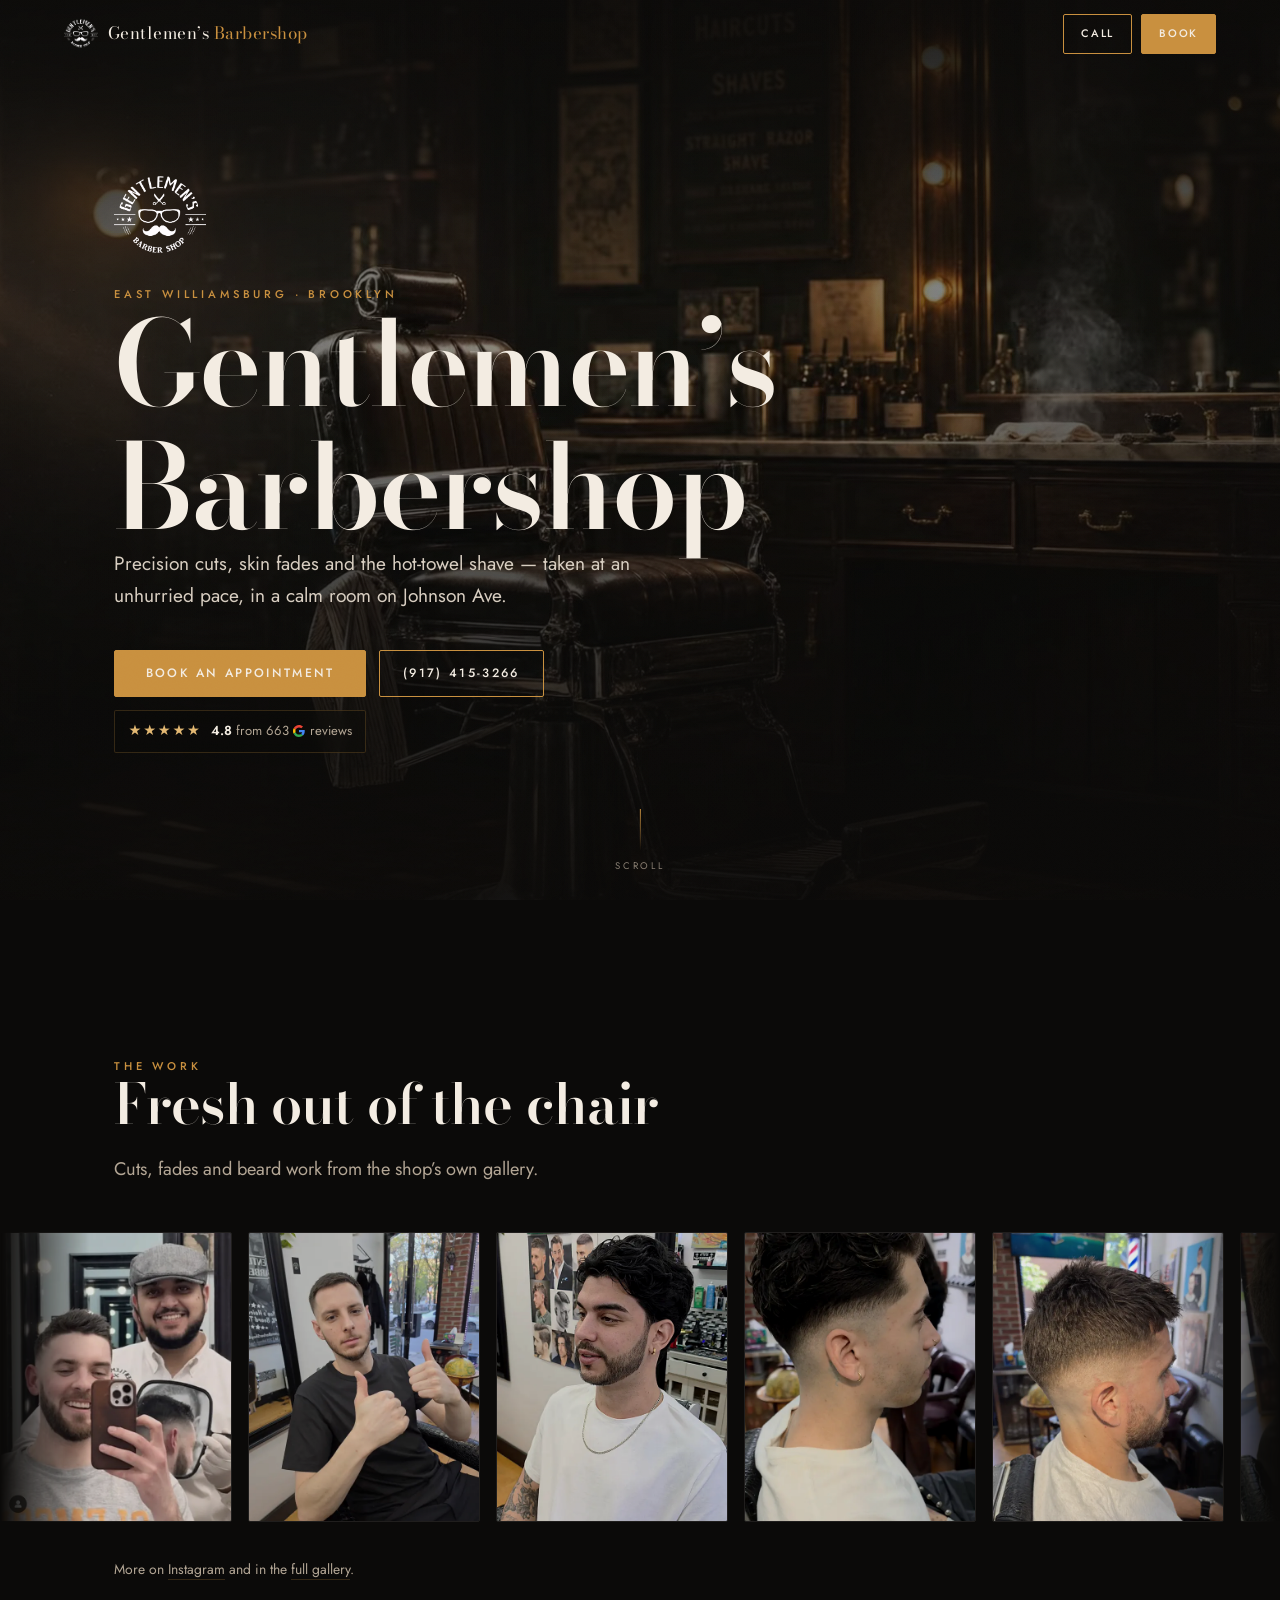
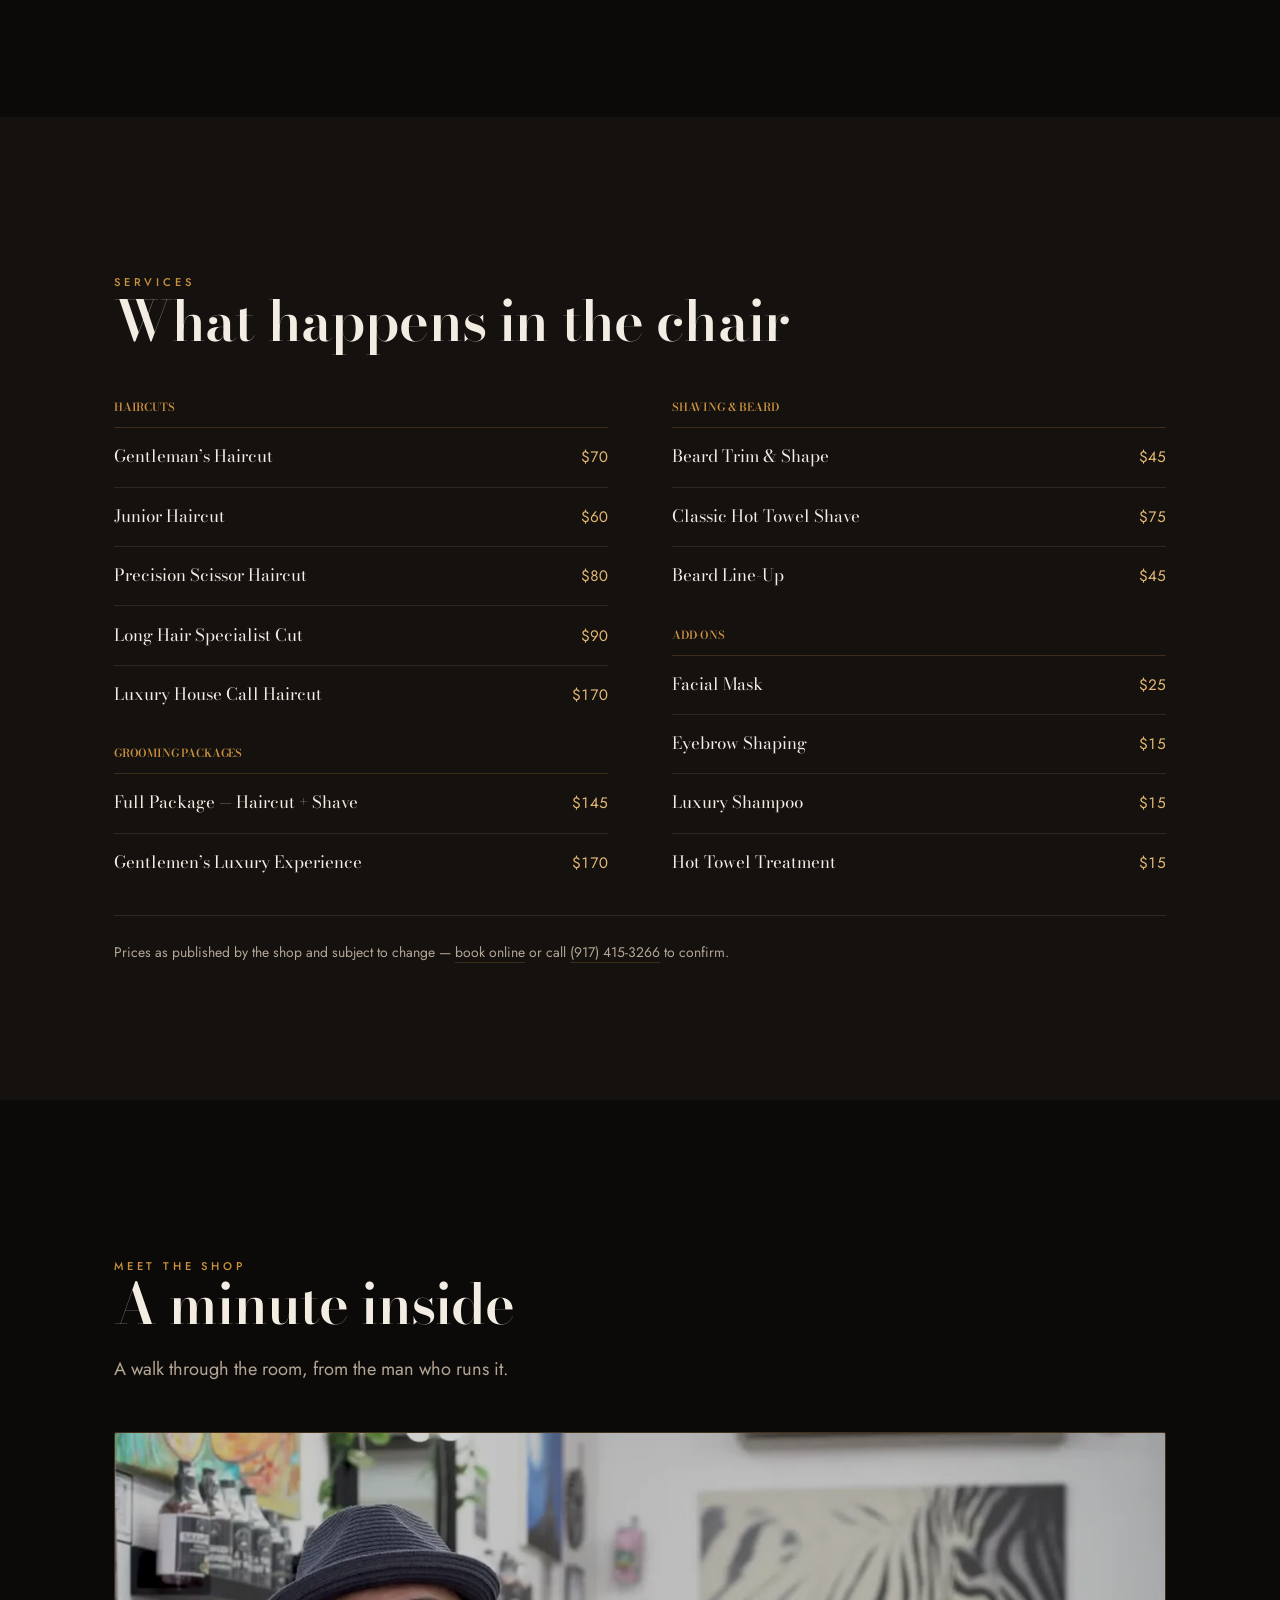
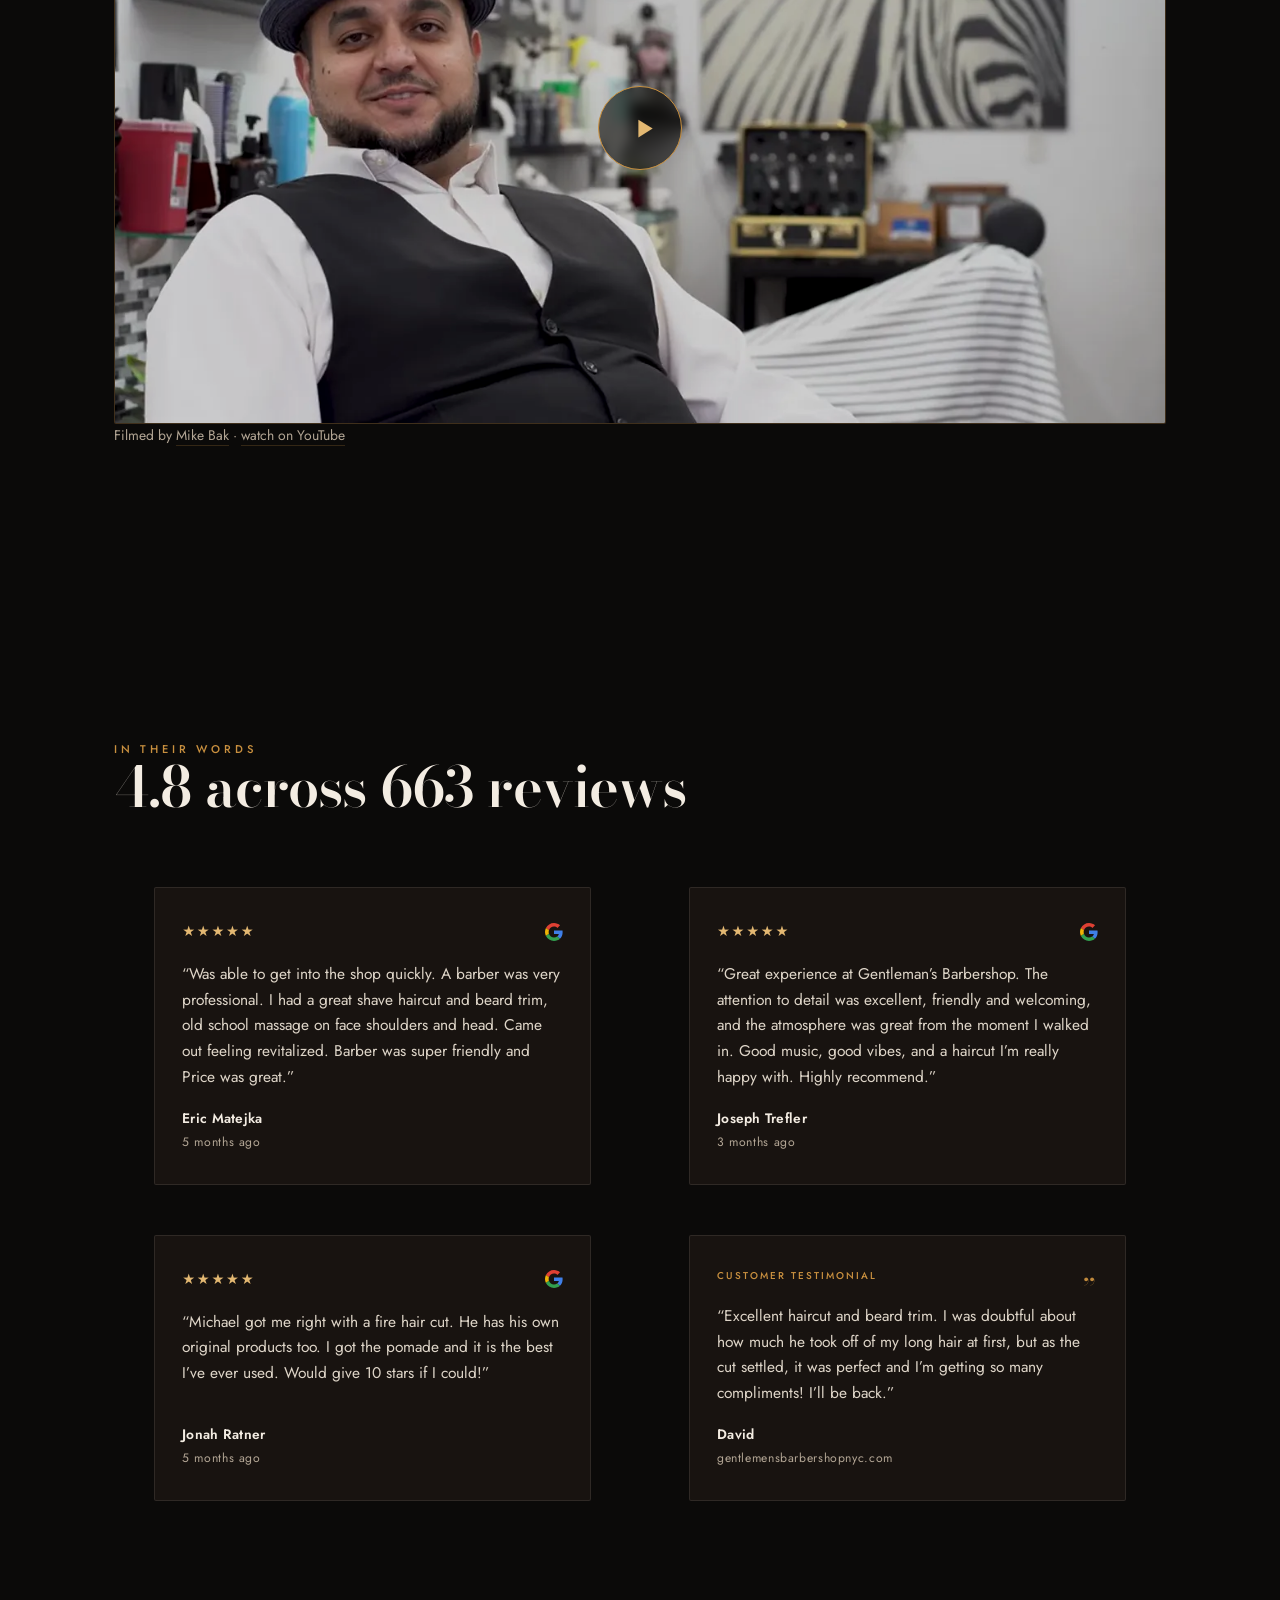
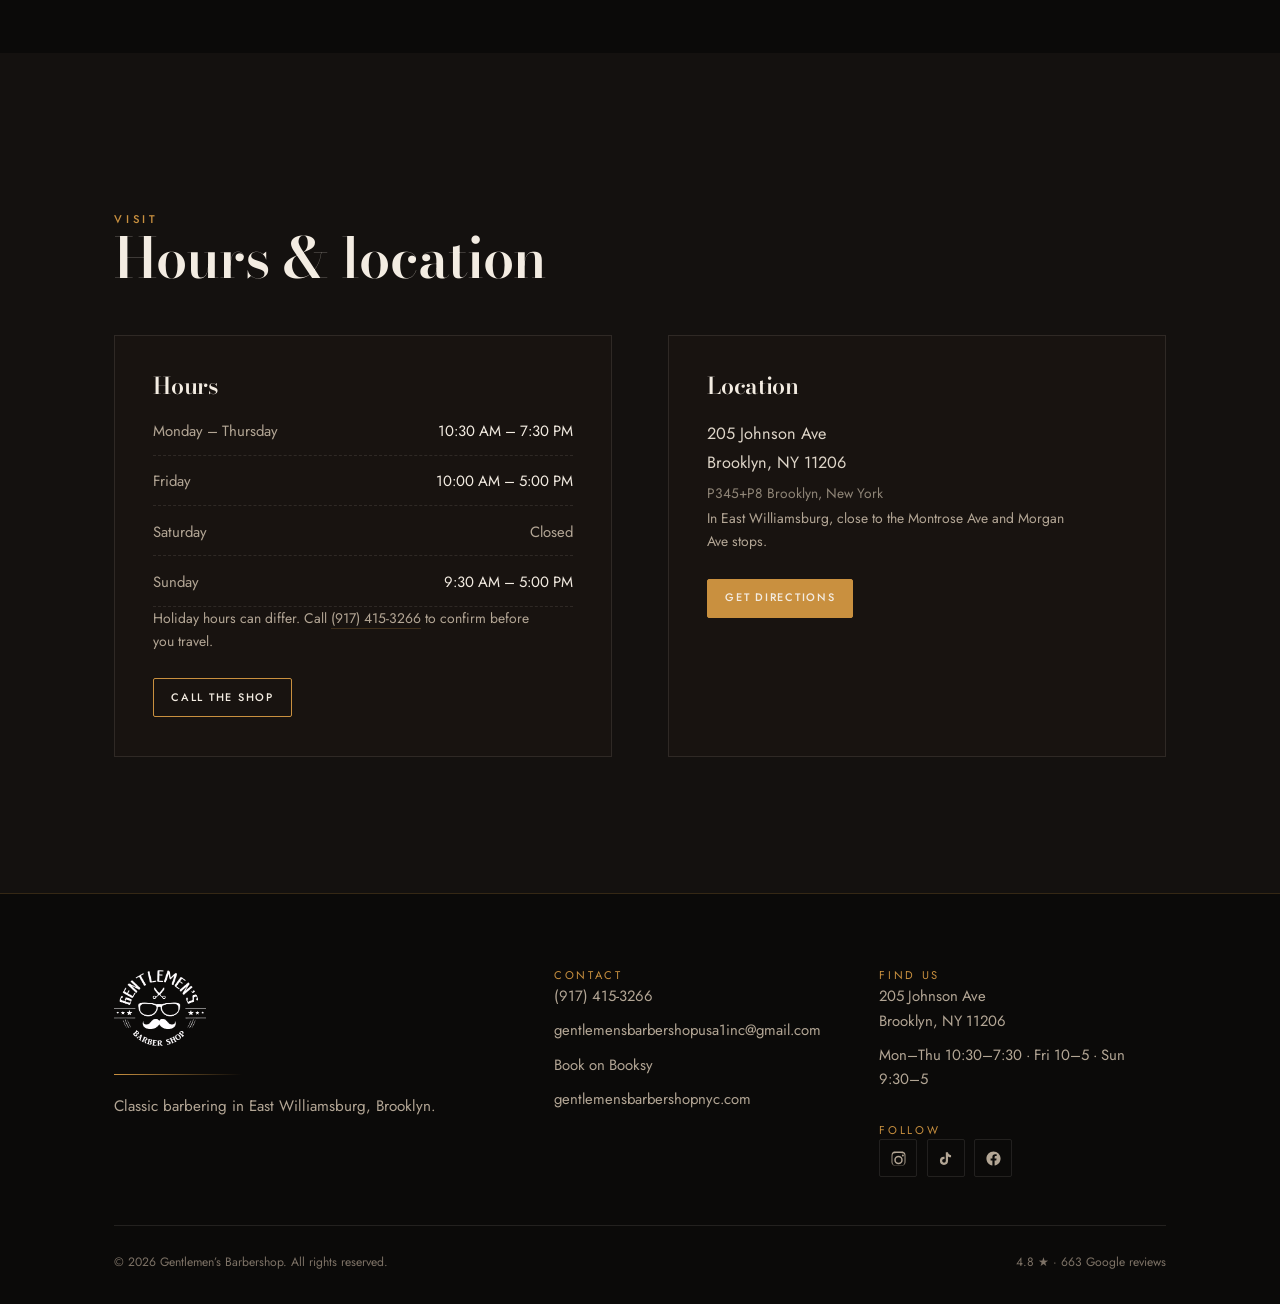
==== commit cdb41ec4: "Remove the hot-towel band and the "steady chair" section Leaves exactly the requested run: hero, the" ====
--- a/index.html
+++ b/index.html
@@ -344,68 +344,8 @@
           </div>
         </section>
 
-        <!-- ---------------- quote band ---------------- -->
-        <section class="gb-band" data-parallax-root aria-label="The hot towel finish">
-          <div class="gb-band-media" data-parallax="150">
-            <img
-              src="towel.webp"
-              alt="A folded white towel steaming on a brass tray beside a sprig of eucalyptus."
-              width="1600"
-              height="900"
-              loading="lazy"
-              decoding="async"
-            />
-          </div>
-          <div class="gb-shell gb-band-inner" data-parallax="-34">
-            <p class="gb-eyebrow">The Finish</p>
-            <p class="gb-quote" style="margin-top: 1.4rem">
-              Hot towel, straight razor, and the time to do it properly.
-            </p>
-          </div>
-        </section>
-
-<!-- ---------------- about ---------------- -->
-        <section class="gb-section" aria-labelledby="about-h">
-          <div class="gb-shell gb-about" data-parallax-root>
-            <div class="gb-reveal">
-              <p class="gb-eyebrow">The Shop</p>
-              <h2 class="gb-h2" id="about-h">A steady chair on Johnson Ave</h2>
-              <p class="gb-lede" style="margin-top: 1.4rem">
-                Gentlemen&rsquo;s Barbershop is a neighbourhood barbershop in East Williamsburg, a
-                few blocks off the Montrose Ave stop. The work is classic barbering — clippers,
-                shears and the straight razor — done carefully and without rushing you out of the
-                chair.
-              </p>
-              <p class="gb-lede" style="margin-top: 1.1rem">
-                Precision scissor work and skin fades are the everyday, and the shop keeps
-                long-hair specialists on the floor for cuts that most barbers would rather not
-                take on.
-              </p>
-              <p class="gb-lede" style="margin-top: 1.1rem">
-                It is the kind of room people come back to: quiet enough to hear yourself think,
-                warm enough to stay a while, and detailed enough that the cut still sits right two
-                weeks later. An easy walk from Bushwick and Greenpoint.
-              </p>
-            </div>
-
-            <figure class="gb-figure gb-figure--tall gb-reveal" data-reveal-delay="120" style="margin: 0">
-              <!-- Mid-depth layer: the image drifts gently inside its frame. -->
-              <img
-                src="tools.webp"
-                alt="A straight razor, shears, a shaving brush, a comb and a jar of pomade laid out on a dark wooden counter."
-                width="1200"
-                height="900"
-                loading="lazy"
-                decoding="async"
-                data-parallax="46"
-                style="height: 116%; margin-top: -8%"
-              />
-            </figure>
-          </div>
-        </section>
-
 <!-- ---------------- the shop on film ---------------- -->
-        <section class="gb-section gb-section--raise gb-film-section" aria-labelledby="film-h">
+        <section class="gb-section gb-film-section" aria-labelledby="film-h">
           <div class="gb-shell">
             <div class="gb-head gb-reveal">
               <p class="gb-eyebrow">Meet the shop</p>
--- a/styles.css
+++ b/styles.css
@@ -416,37 +416,6 @@
   margin-top: 1.3rem;
 }
 
-/* ---------- about ---------- */
-.gb-about {
-  display: grid;
-  gap: clamp(2.4rem, 6vw, 4.5rem);
-  align-items: center;
-}
-
-@media (min-width: 900px) {
-  .gb-about {
-    grid-template-columns: 1.05fr 0.95fr;
-  }
-}
-
-.gb-figure {
-  position: relative;
-  overflow: hidden;
-  border: 1px solid var(--gb-line);
-}
-
-.gb-figure img {
-  display: block;
-  width: 100%;
-  height: 100%;
-  object-fit: cover;
-  will-change: transform;
-}
-
-.gb-figure--tall {
-  aspect-ratio: 4 / 3.2;
-}
-
 /* ---------- services ---------- */
 .gb-services {
   margin-top: 3.2rem;
@@ -639,54 +608,6 @@
   width: 38%;
   height: 38%;
   margin-left: 8%;
-}
-
-/* ---------- quote band (parallax) ---------- */
-.gb-band {
-  position: relative;
-  min-height: clamp(24rem, 62vh, 34rem);
-  display: grid;
-  place-items: center;
-  overflow: hidden;
-  isolation: isolate;
-  border-block: 1px solid var(--gb-line);
-}
-
-.gb-band-media {
-  position: absolute;
-  inset: -18% 0 -18% 0;
-  z-index: 0;
-  will-change: transform;
-}
-
-.gb-band-media img {
-  width: 100%;
-  height: 100%;
-  object-fit: cover;
-  display: block;
-}
-
-.gb-band::after {
-  content: "";
-  position: absolute;
-  inset: 0;
-  z-index: 1;
-  background: linear-gradient(to bottom, rgba(11, 10, 9, 0.9), rgba(11, 10, 9, 0.62), rgba(11, 10, 9, 0.9));
-}
-
-.gb-band-inner {
-  position: relative;
-  z-index: 2;
-  text-align: center;
-  will-change: transform;
-}
-
-.gb-quote {
-  font-family: var(--gb-display);
-  font-size: clamp(1.5rem, 4.2vw, 2.9rem);
-  line-height: 1.22;
-  max-width: 22ch;
-  margin-inline: auto;
 }
 
 /* ---------- the work (marquee) ---------- */
@@ -1082,10 +1003,7 @@
   }
 
   .gb-hero-media,
-  .gb-band-media,
-  .gb-hero-inner,
-  .gb-band-inner,
-  .gb-figure img {
+  .gb-hero-inner {
     transform: none !important;
   }
 
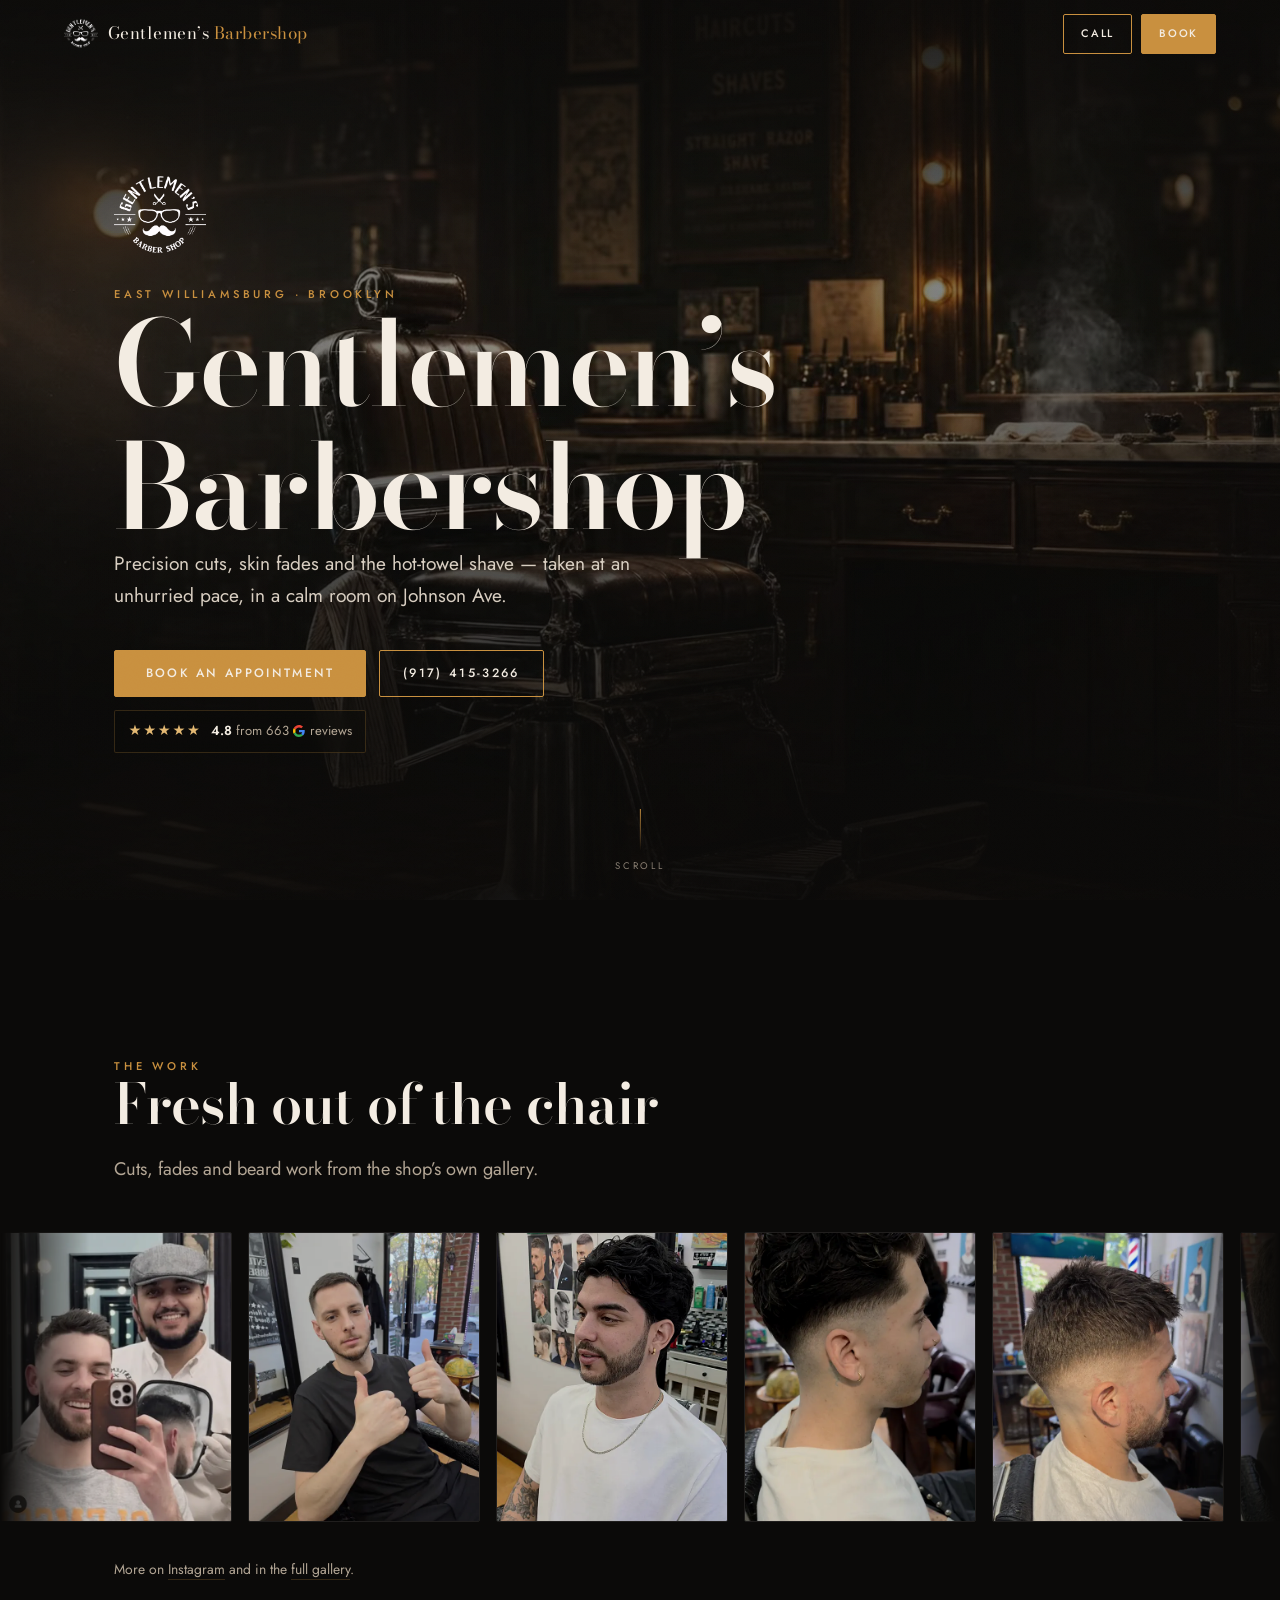
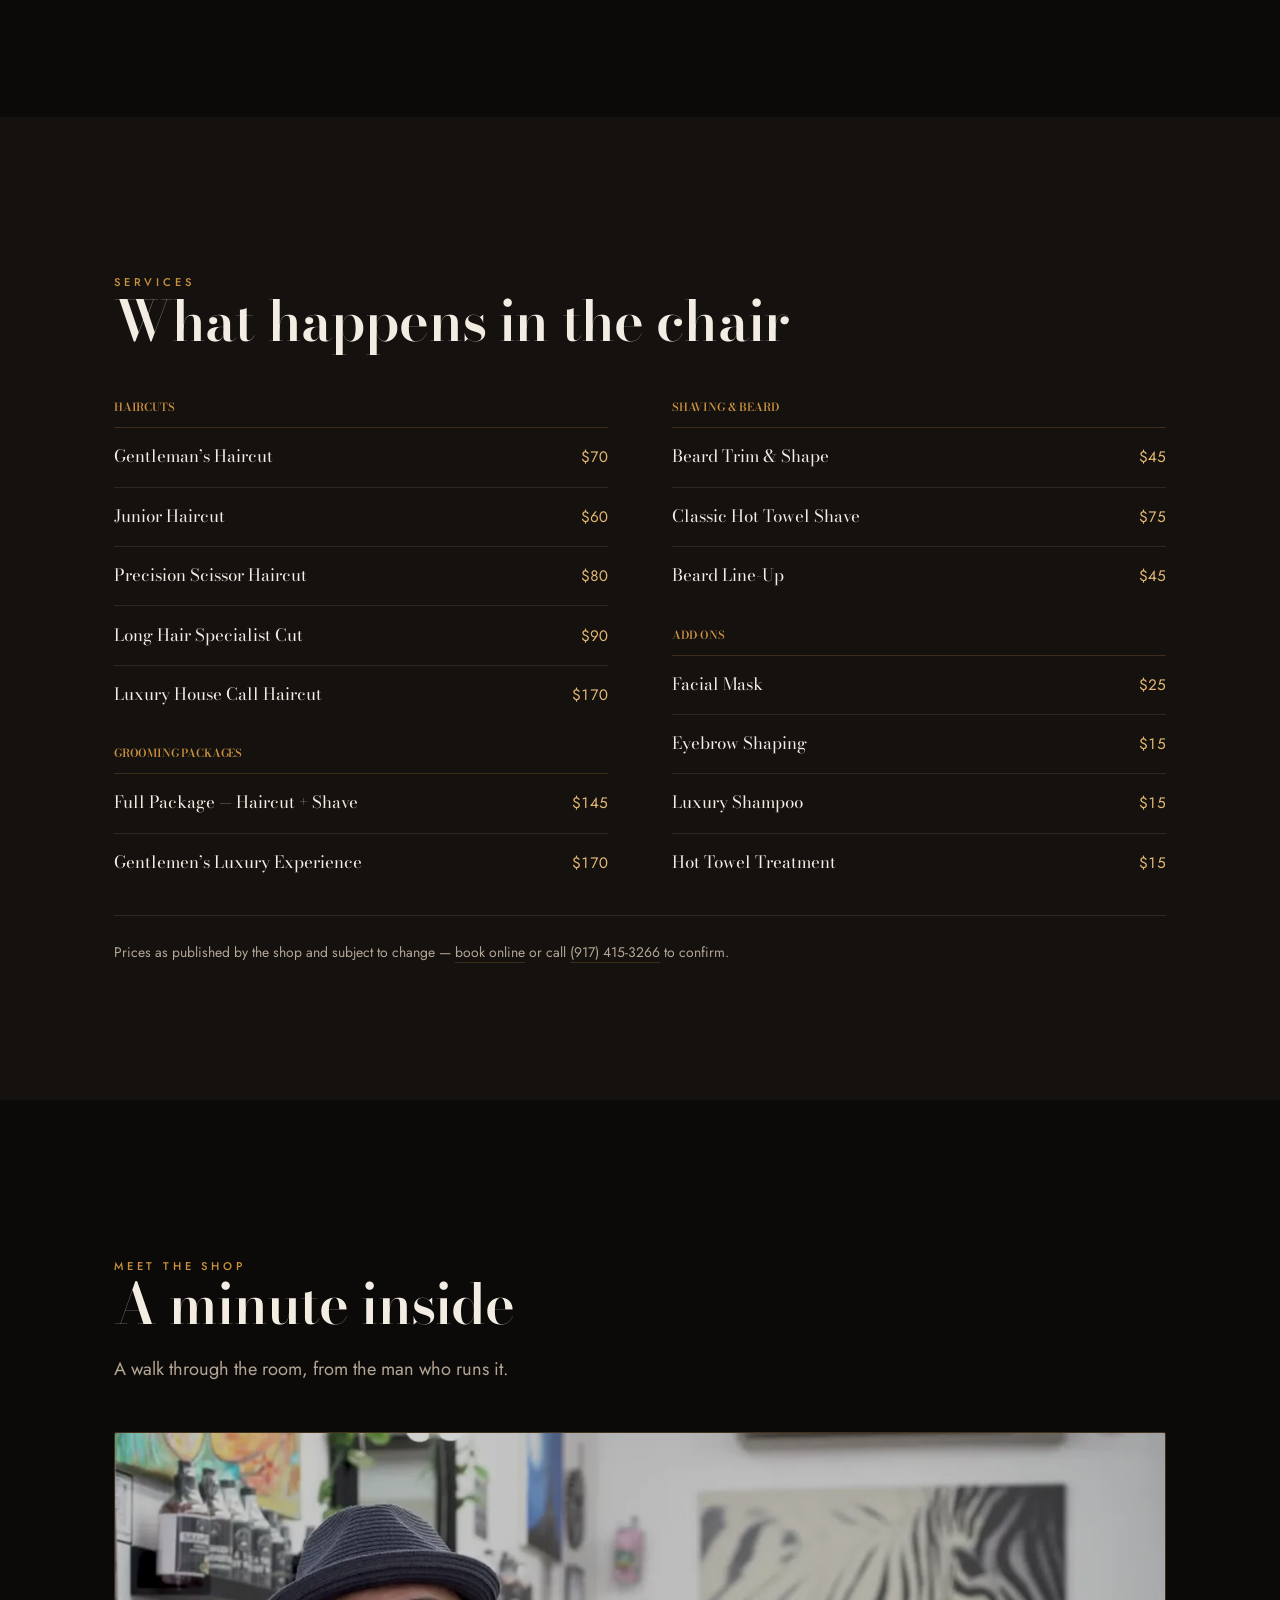
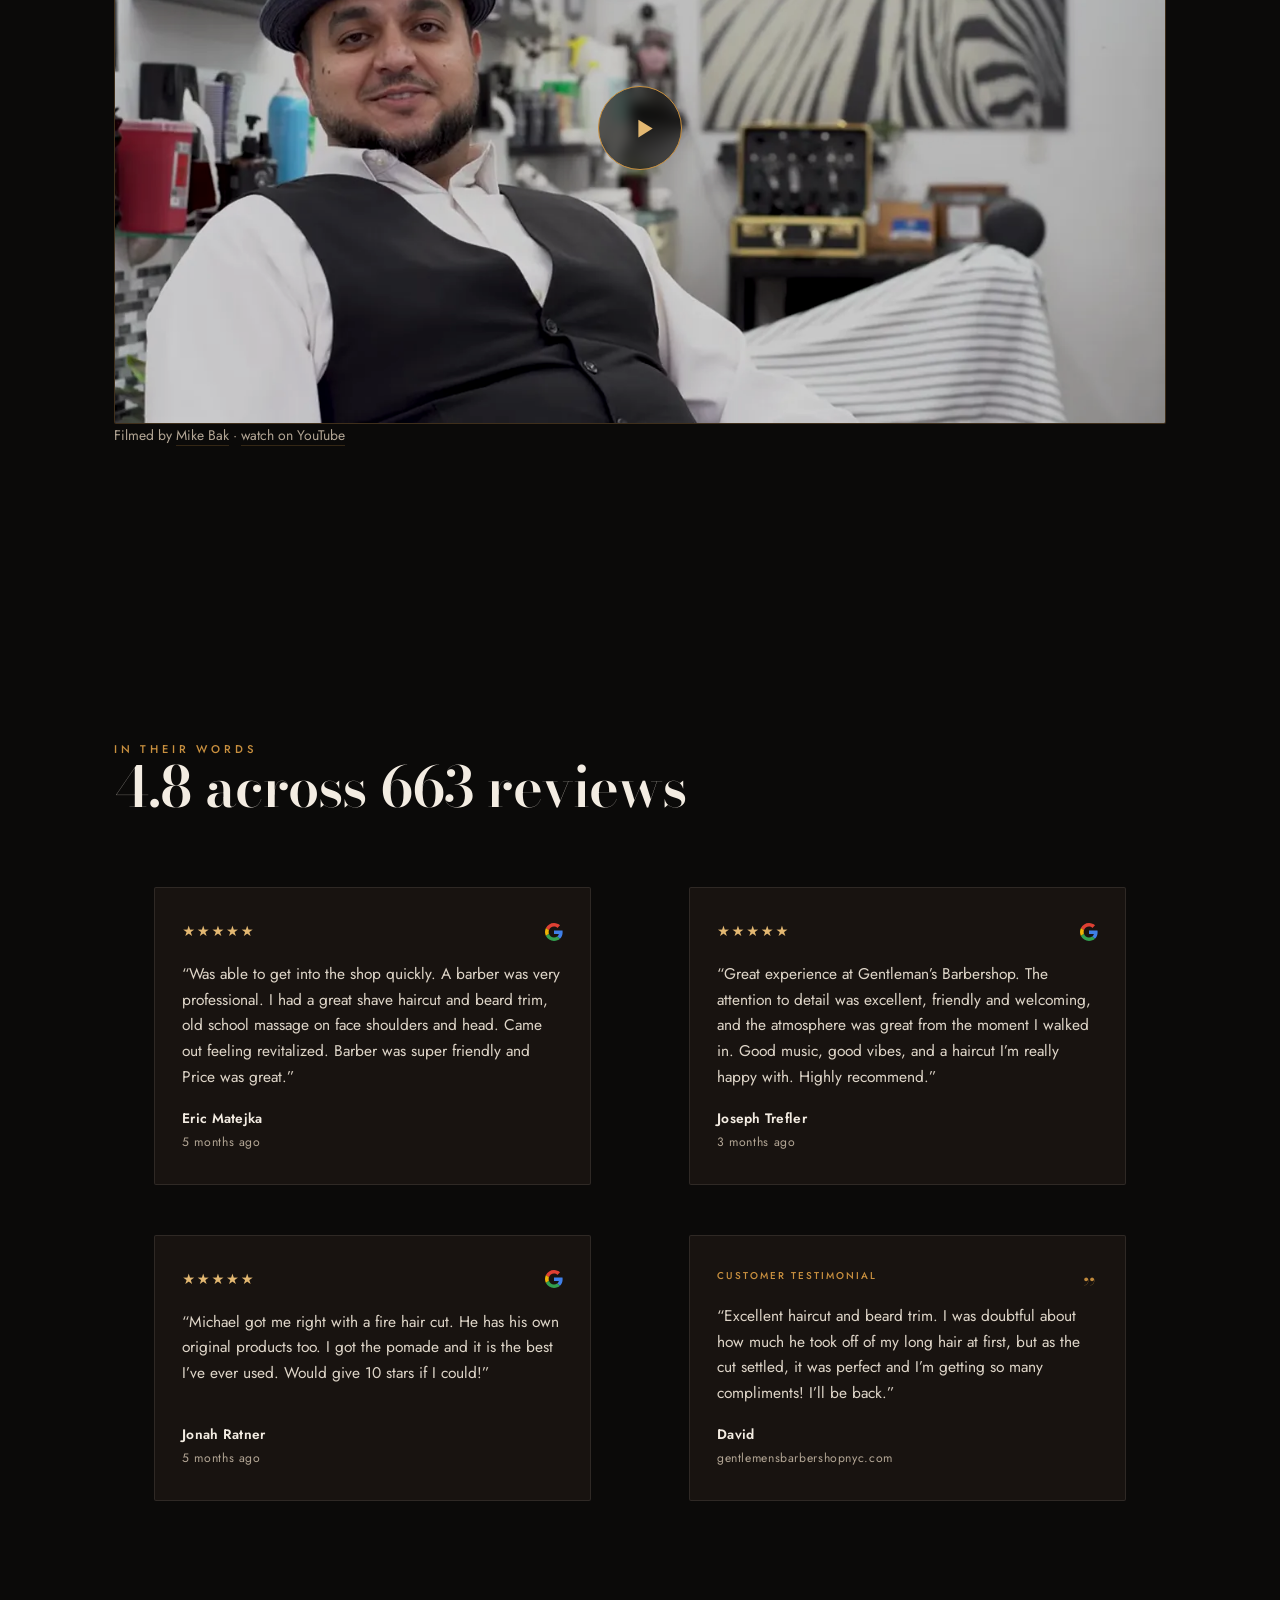
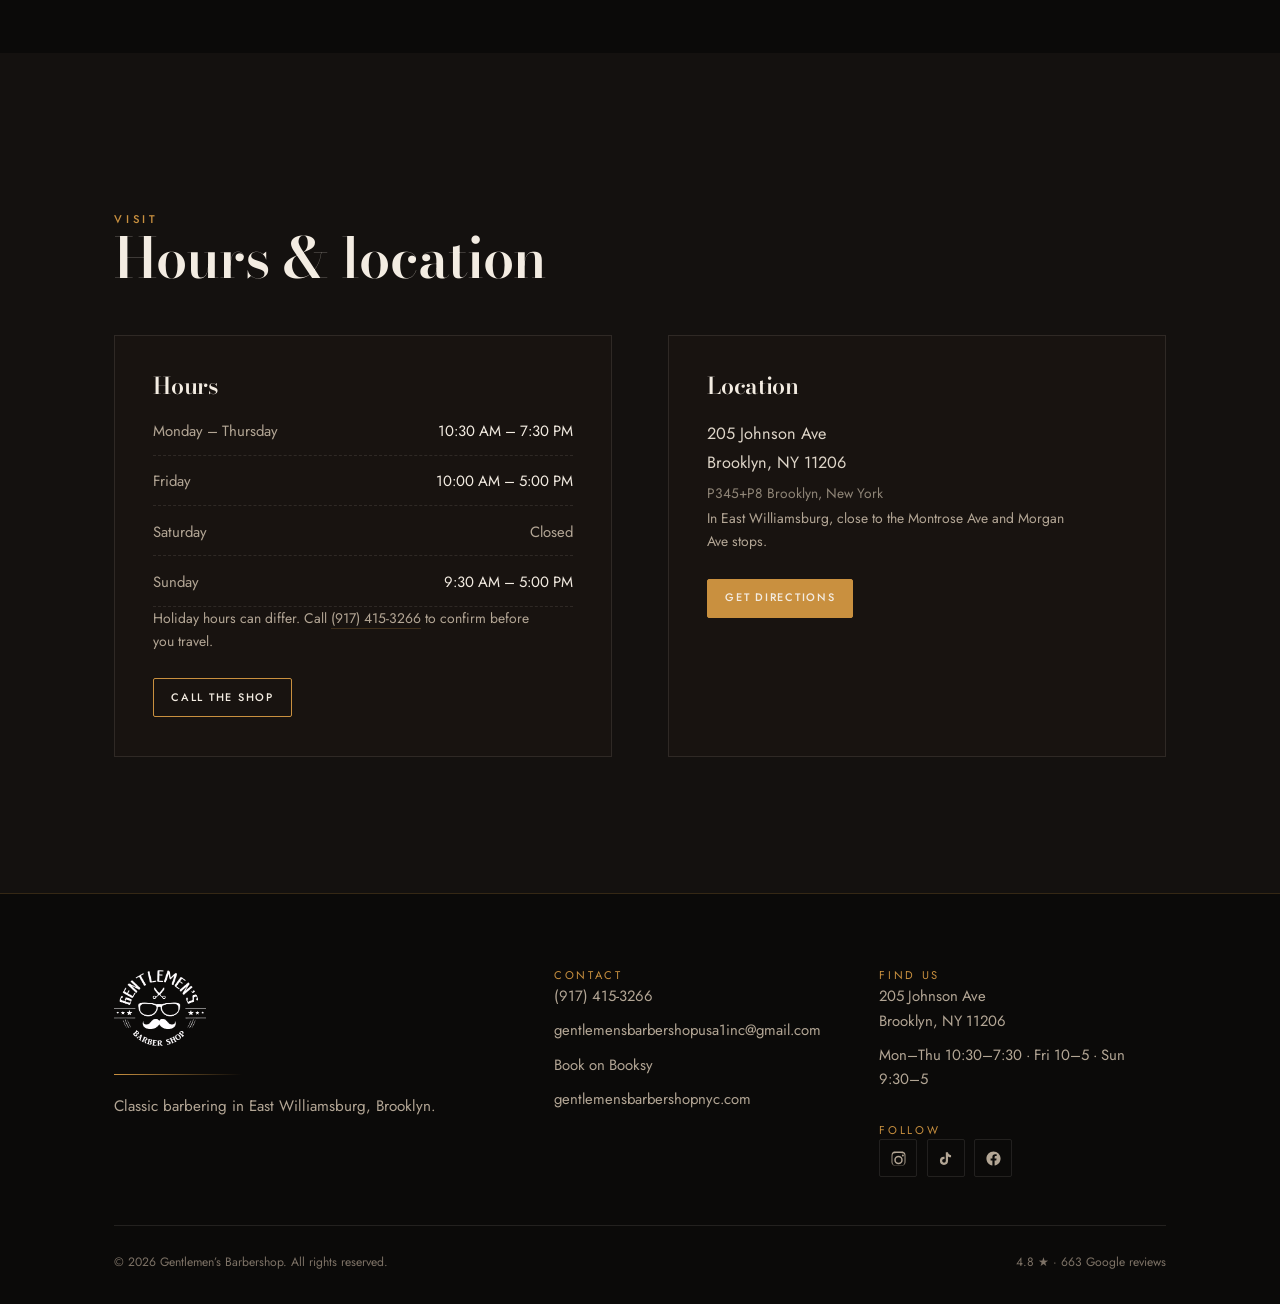
==== commit 4386826f: "Add a ready-to-fill analytics slot Answers "has the client opened the link". Nothing is active yet —" ====
--- a/index.html
+++ b/index.html
@@ -42,6 +42,28 @@
     <link rel="stylesheet" href="styles.css" />
     <!-- The poster frame is the hero's LCP candidate — fetch it early. -->
     <link rel="preload" as="image" href="hero-poster.webp" type="image/webp" />
+
+    <!-- ANALYTICS — paste ONE of these, then delete the rest.
+         All are cookieless, so no consent banner is required and no personal
+         data is collected. Nothing is tracked until a line below is live.
+
+         Cloudflare Web Analytics (free, multi-site — sign up, add this domain,
+         copy the token):
+    <script defer src="https://static.cloudflareinsights.com/beacon.min.js"
+            data-cf-beacon='{"token":"YOUR_TOKEN_HERE"}'></script>
+
+         GoatCounter (free, open source, lightest of the three):
+    <script data-goatcounter="https://YOURCODE.goatcounter.com/count"
+            async src="//gc.zgo.at/count.js"></script>
+
+         Plausible (paid, ~1 kB, nicest dashboard):
+    <script defer data-domain="spartacau5.github.io" src="https://plausible.io/js/script.js"></script>
+
+         To tell WHO opened it, hand each person their own link:
+           .../gentlemens-barbershop/?ref=mike
+         The query string lands in the analytics dashboard as a separate entry,
+         so "did Mike open it" becomes a row you can read.
+    -->
 
     <script type="application/ld+json">
       {
